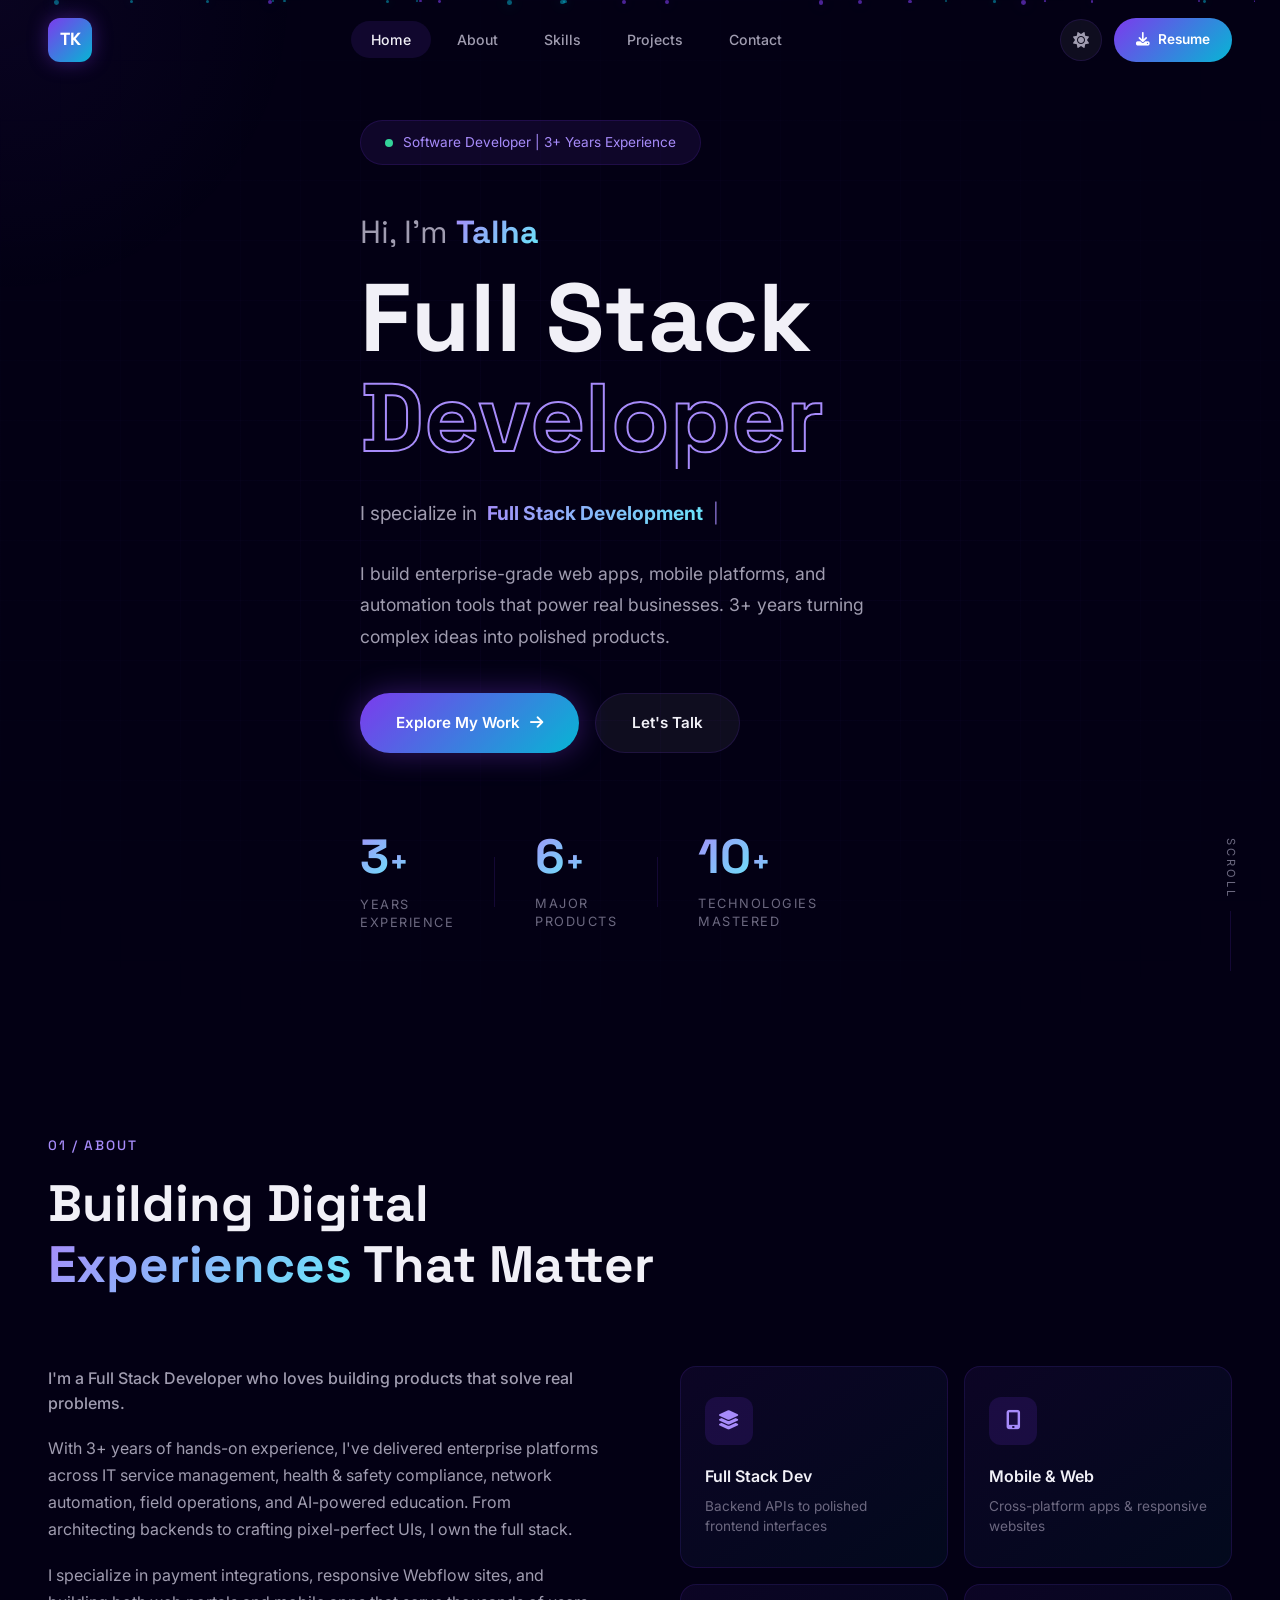
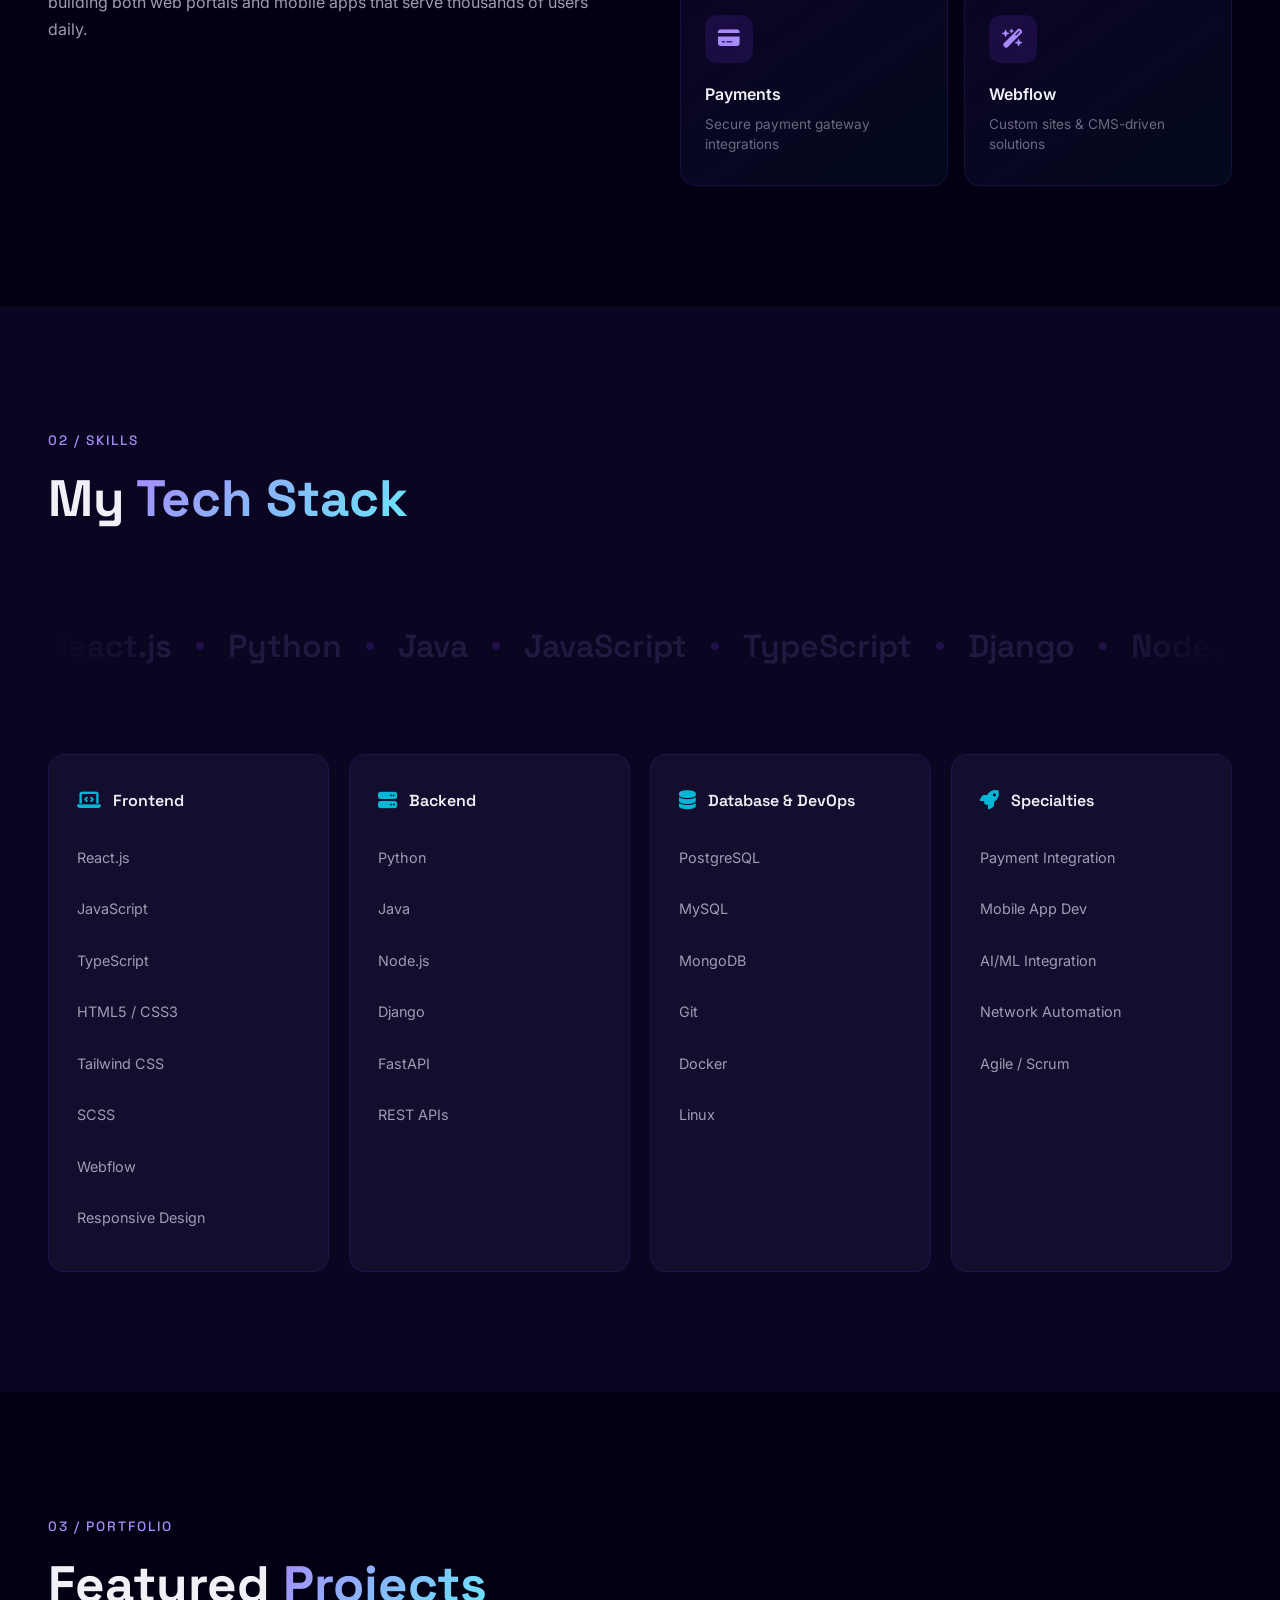
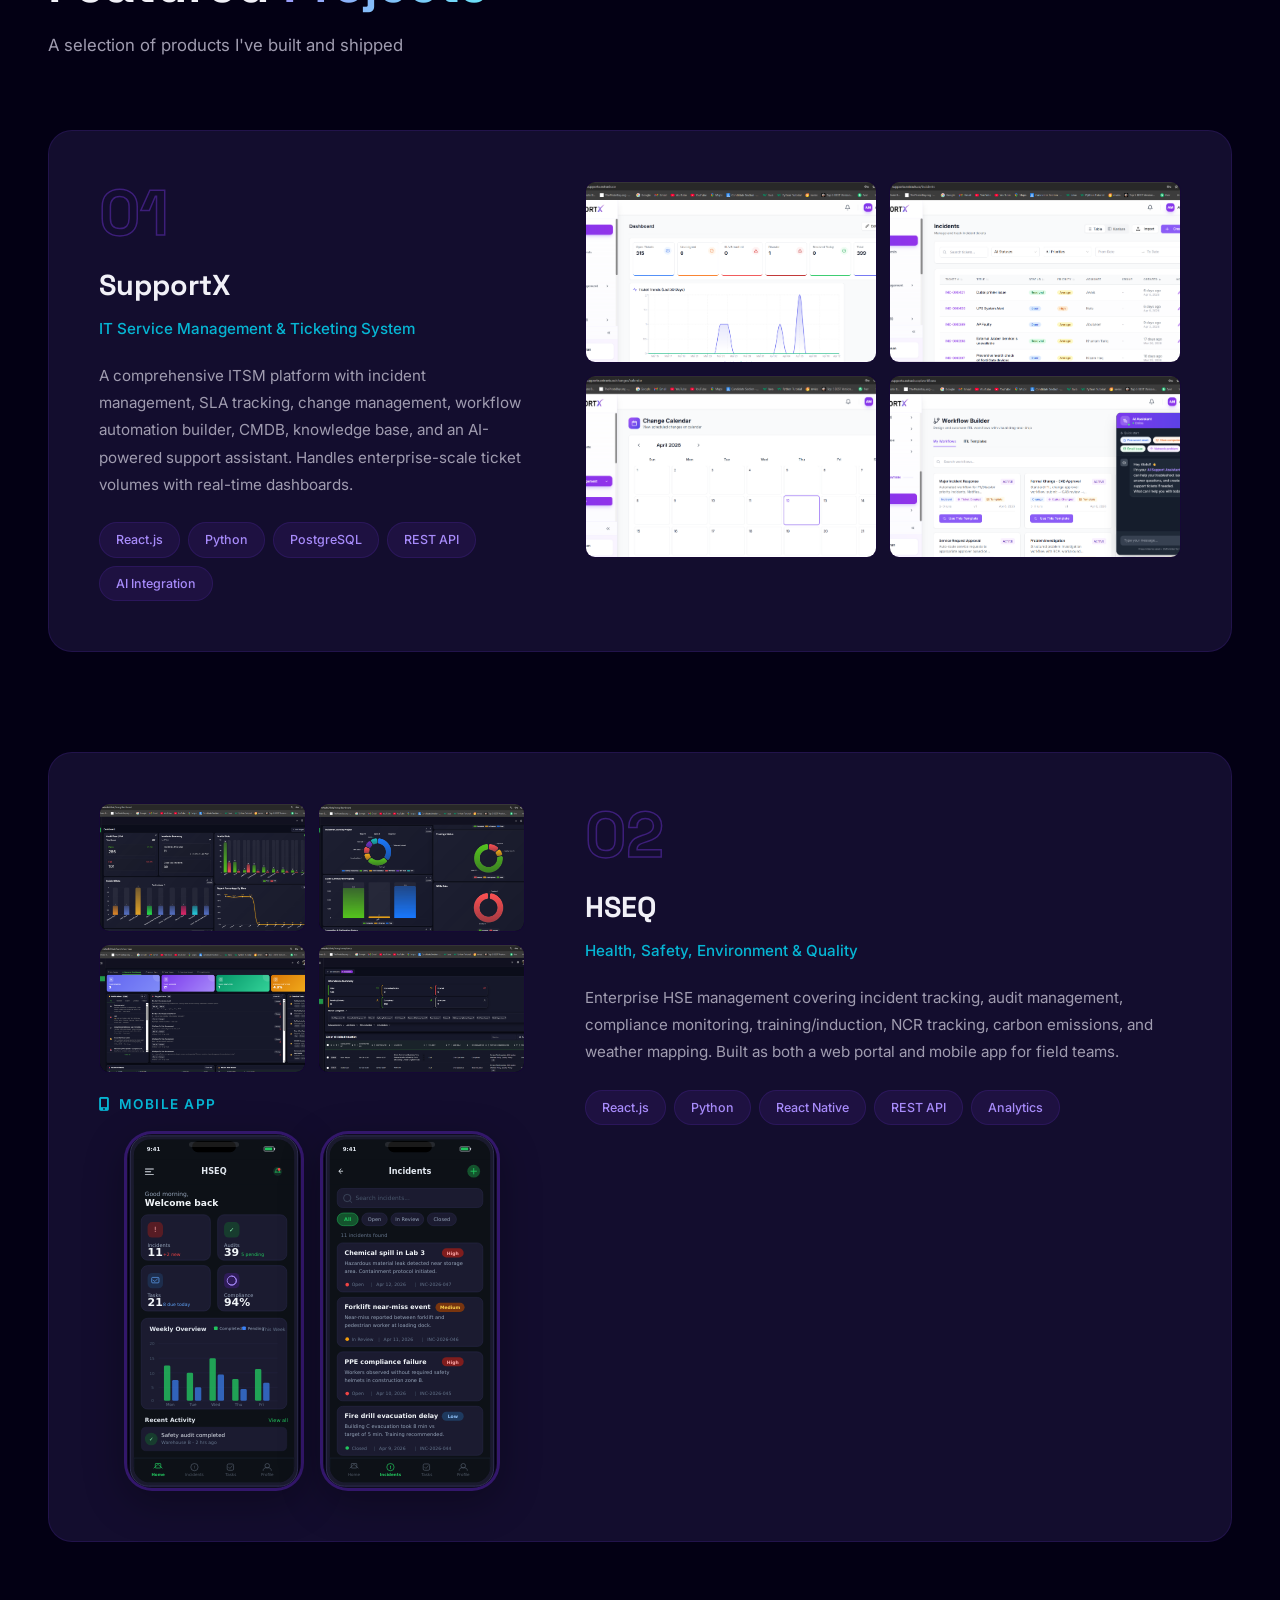
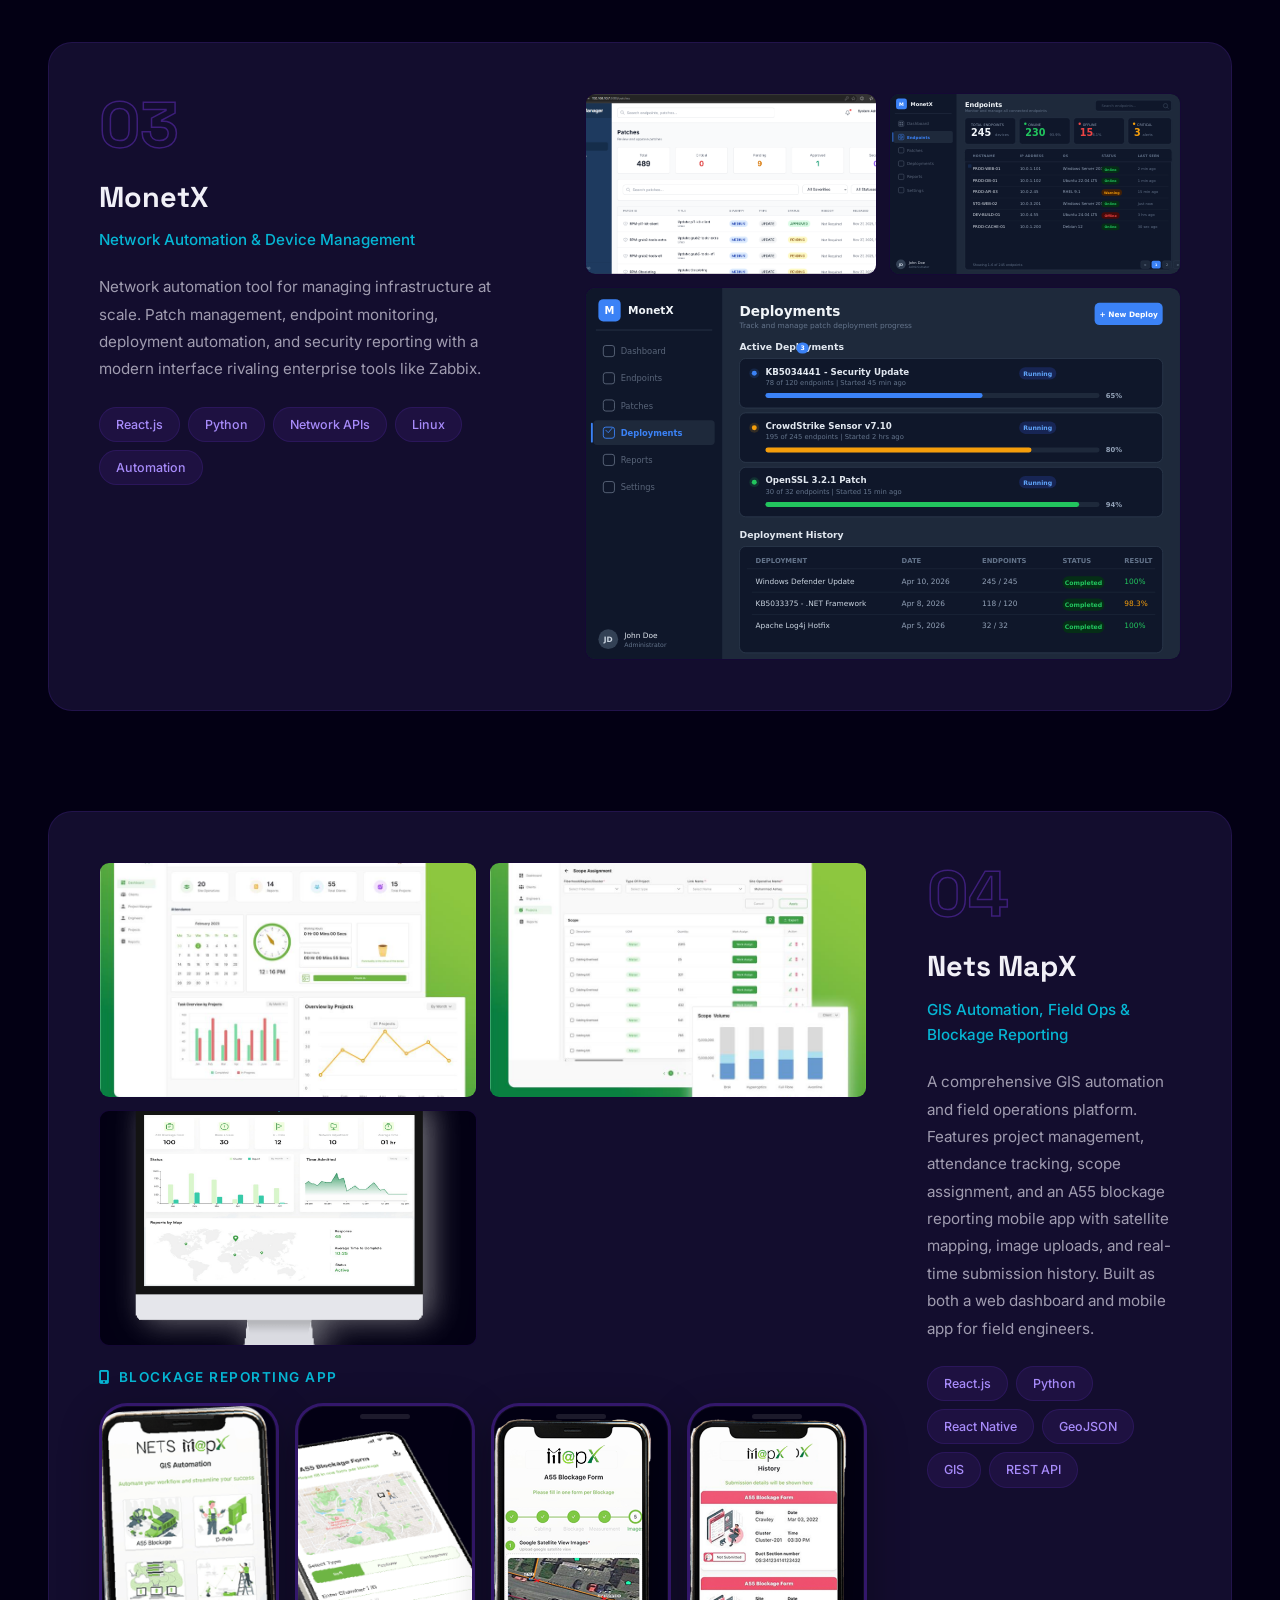
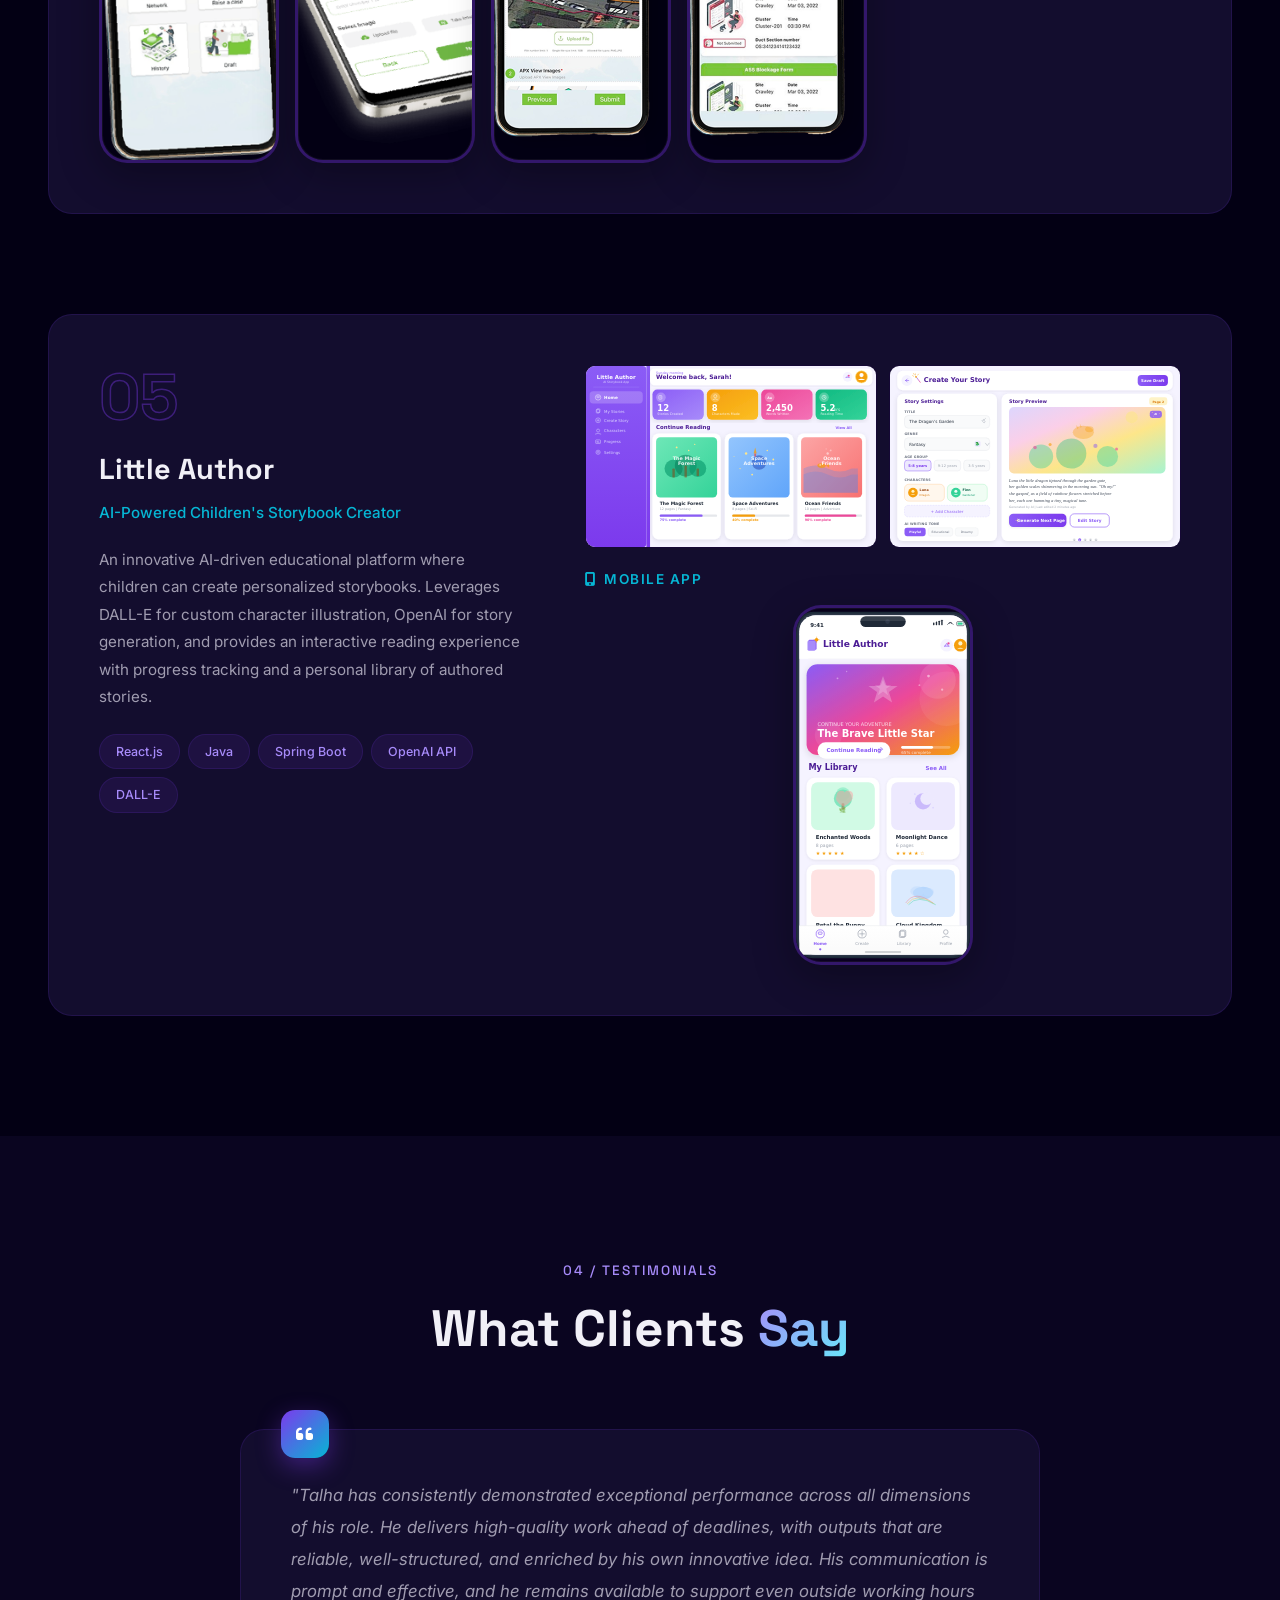
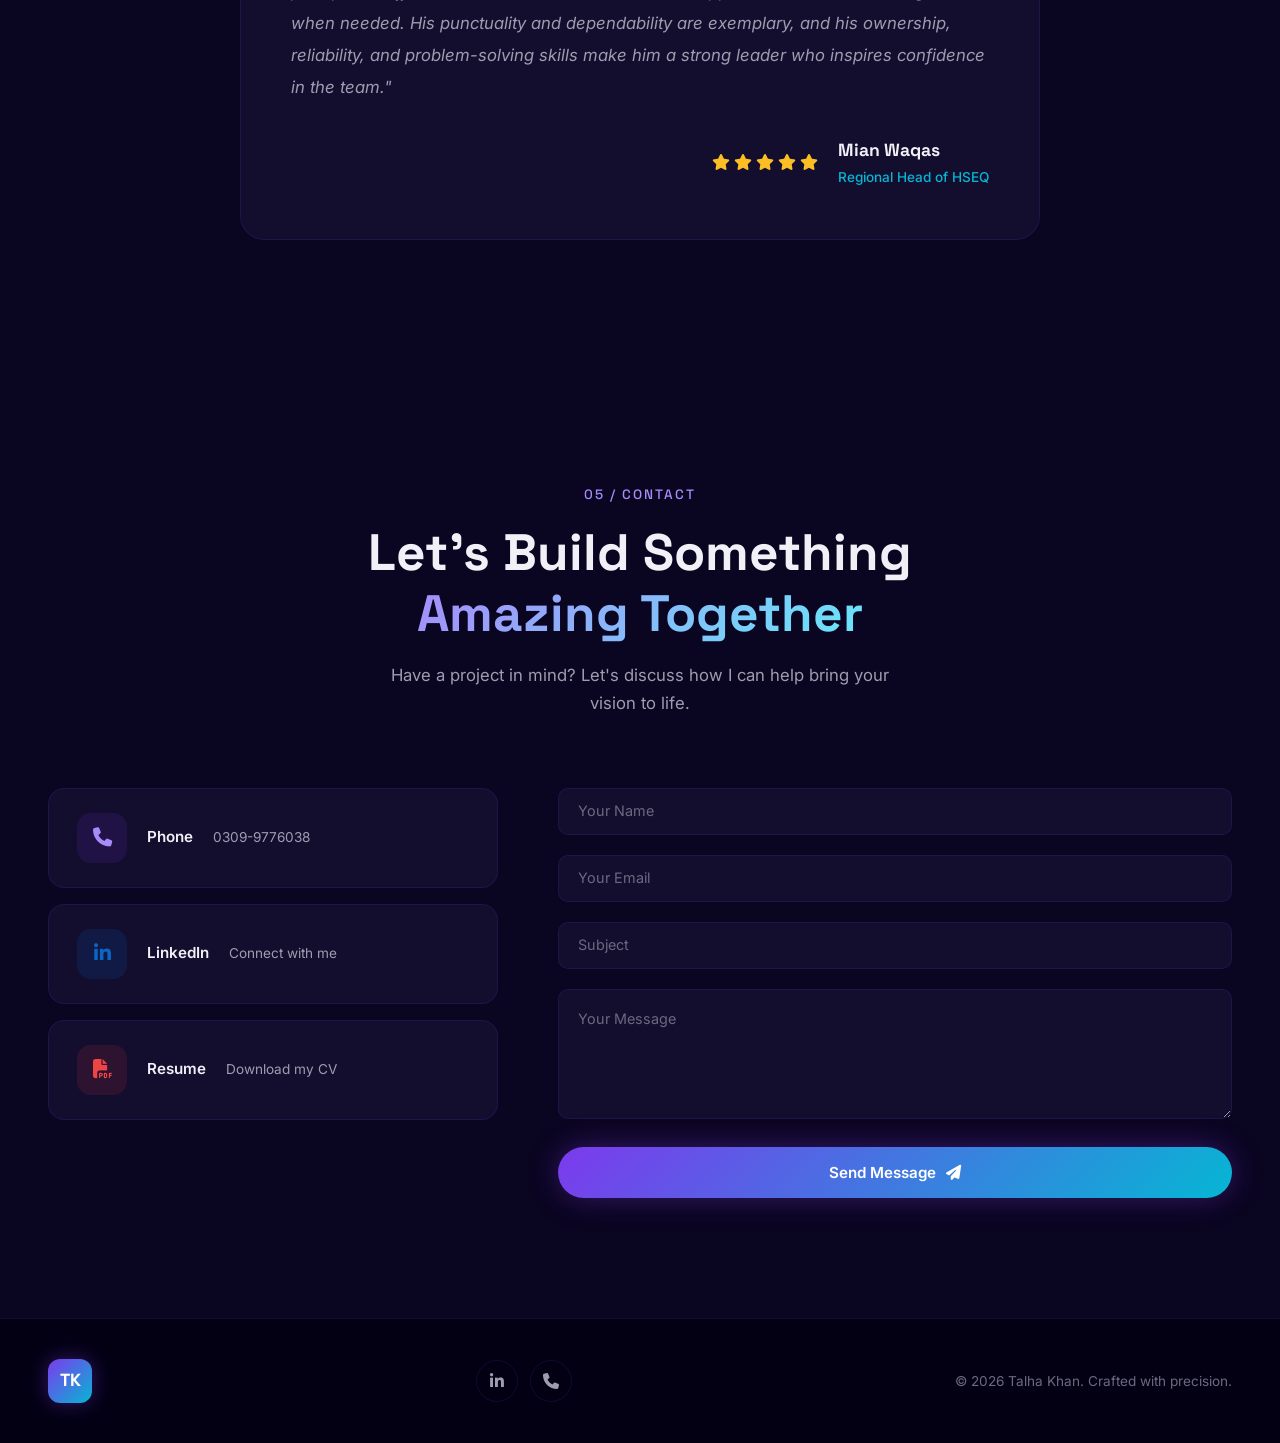
==== index.html @ 7dcfe1a9 "Initial commit: Talha Khan portfolio website" ====
<!DOCTYPE html>
<html lang="en">
<head>
    <meta charset="UTF-8">
    <meta name="viewport" content="width=device-width, initial-scale=1.0">
    <title>Talha Khan | Full Stack Developer</title>
    <link rel="stylesheet" href="style.css">
    <link href="https://fonts.googleapis.com/css2?family=Space+Grotesk:wght@300;400;500;600;700&family=Inter:wght@300;400;500;600;700;800&display=swap" rel="stylesheet">
    <link rel="stylesheet" href="https://cdnjs.cloudflare.com/ajax/libs/font-awesome/6.5.1/css/all.min.css">
</head>
<body>
    <!-- Cursor glow -->
    <div class="cursor-glow" id="cursorGlow"></div>

    <!-- Navigation -->
    <nav class="navbar" id="navbar">
        <div class="nav-container">
            <a href="#" class="nav-logo">
                <span class="logo-icon">TK</span>
            </a>
            <button class="nav-toggle" id="navToggle" aria-label="Toggle navigation">
                <span></span><span></span><span></span>
            </button>
            <ul class="nav-links" id="navLinks">
                <li><a href="#home">Home</a></li>
                <li><a href="#about">About</a></li>
                <li><a href="#skills">Skills</a></li>
                <li><a href="#projects">Projects</a></li>
                <li><a href="#contact">Contact</a></li>
            </ul>
            <div class="nav-right">
                <button class="theme-toggle" id="themeToggle" aria-label="Toggle light mode">
                    <i class="fas fa-sun"></i>
                    <i class="fas fa-moon"></i>
                </button>
                <a href="TALHA KHAN (CV) .pdf" download class="btn btn-nav-cv">
                    <i class="fas fa-download"></i> Resume
                </a>
            </div>
        </div>
    </nav>

    <!-- Hero Section -->
    <section class="hero" id="home">
        <div class="hero-particles" id="particles"></div>
        <div class="hero-grid-bg"></div>
        <div class="container hero-content">
            <div class="hero-badge">
                <span class="badge-dot"></span> Software Developer | 3+ Years Experience
            </div>
            <h1 class="hero-name">
                <span class="line line-1">Hi, I'm <span class="highlight">Talha</span></span>
                <span class="line line-2">Full Stack</span>
                <span class="line line-3"><span class="stroke-text">Developer</span></span>
            </h1>
            <div class="hero-roles">
                <span class="role-label">I specialize in</span>
                <span class="role-text" id="roleText"></span>
                <span class="typing-cursor">|</span>
            </div>
            <p class="hero-desc">I build enterprise-grade web apps, mobile platforms, and automation tools that power real businesses. 3+ years turning complex ideas into polished products.</p>
            <div class="hero-buttons">
                <a href="#projects" class="btn btn-primary">
                    <span>Explore My Work</span>
                    <i class="fas fa-arrow-right"></i>
                </a>
                <a href="#contact" class="btn btn-glass">
                    <span>Let's Talk</span>
                </a>
            </div>
            <div class="hero-stats">
                <div class="stat">
                    <span class="stat-number" data-count="3">0</span><span class="stat-plus">+</span>
                    <span class="stat-label">Years<br>Experience</span>
                </div>
                <div class="stat-divider"></div>
                <div class="stat">
                    <span class="stat-number" data-count="6">0</span><span class="stat-plus">+</span>
                    <span class="stat-label">Major<br>Products</span>
                </div>
                <div class="stat-divider"></div>
                <div class="stat">
                    <span class="stat-number" data-count="10">0</span><span class="stat-plus">+</span>
                    <span class="stat-label">Technologies<br>Mastered</span>
                </div>
            </div>
        </div>
        <div class="hero-scroll">
            <span>Scroll</span>
            <div class="scroll-line"></div>
        </div>
    </section>

    <!-- About Section -->
    <section class="section about" id="about">
        <div class="container">
            <div class="section-header">
                <span class="section-tag">01 / About</span>
                <h2 class="section-title">Building Digital<br><span class="highlight">Experiences</span> That Matter</h2>
            </div>
            <div class="about-grid">
                <div class="about-text">
                    <p class="about-lead">I'm a Full Stack Developer who loves building products that solve real problems.</p>
                    <p>With 3+ years of hands-on experience, I've delivered enterprise platforms across IT service management, health & safety compliance, network automation, field operations, and AI-powered education. From architecting backends to crafting pixel-perfect UIs, I own the full stack.</p>
                    <p>I specialize in payment integrations, responsive Webflow sites, and building both web portals and mobile apps that serve thousands of users daily.</p>
                </div>
                <div class="about-cards">
                    <div class="about-card" data-tilt>
                        <div class="card-icon"><i class="fas fa-layer-group"></i></div>
                        <h3>Full Stack Dev</h3>
                        <p>Backend APIs to polished frontend interfaces</p>
                    </div>
                    <div class="about-card" data-tilt>
                        <div class="card-icon"><i class="fas fa-mobile-screen-button"></i></div>
                        <h3>Mobile & Web</h3>
                        <p>Cross-platform apps & responsive websites</p>
                    </div>
                    <div class="about-card" data-tilt>
                        <div class="card-icon"><i class="fas fa-credit-card"></i></div>
                        <h3>Payments</h3>
                        <p>Secure payment gateway integrations</p>
                    </div>
                    <div class="about-card" data-tilt>
                        <div class="card-icon"><i class="fas fa-wand-magic-sparkles"></i></div>
                        <h3>Webflow</h3>
                        <p>Custom sites & CMS-driven solutions</p>
                    </div>
                </div>
            </div>
        </div>
    </section>

    <!-- Skills Section -->
    <section class="section skills" id="skills">
        <div class="container">
            <div class="section-header">
                <span class="section-tag">02 / Skills</span>
                <h2 class="section-title">My <span class="highlight">Tech Stack</span></h2>
            </div>
            <div class="skills-marquee">
                <div class="marquee-track">
                    <div class="marquee-content">
                        <span class="marquee-item">React.js</span>
                        <span class="marquee-dot"></span>
                        <span class="marquee-item">Python</span>
                        <span class="marquee-dot"></span>
                        <span class="marquee-item">Java</span>
                        <span class="marquee-dot"></span>
                        <span class="marquee-item">JavaScript</span>
                        <span class="marquee-dot"></span>
                        <span class="marquee-item">TypeScript</span>
                        <span class="marquee-dot"></span>
                        <span class="marquee-item">Django</span>
                        <span class="marquee-dot"></span>
                        <span class="marquee-item">Node.js</span>
                        <span class="marquee-dot"></span>
                        <span class="marquee-item">PostgreSQL</span>
                        <span class="marquee-dot"></span>
                        <span class="marquee-item">React.js</span>
                        <span class="marquee-dot"></span>
                        <span class="marquee-item">Python</span>
                        <span class="marquee-dot"></span>
                        <span class="marquee-item">Java</span>
                        <span class="marquee-dot"></span>
                        <span class="marquee-item">JavaScript</span>
                        <span class="marquee-dot"></span>
                        <span class="marquee-item">TypeScript</span>
                        <span class="marquee-dot"></span>
                        <span class="marquee-item">Django</span>
                        <span class="marquee-dot"></span>
                        <span class="marquee-item">Node.js</span>
                        <span class="marquee-dot"></span>
                        <span class="marquee-item">PostgreSQL</span>
                        <span class="marquee-dot"></span>
                    </div>
                </div>
            </div>
            <div class="skills-grid">
                <div class="skill-card">
                    <div class="skill-card-header">
                        <i class="fas fa-laptop-code"></i>
                        <h3>Frontend</h3>
                    </div>
                    <div class="skill-list">
                        <span>React.js</span>
                        <span>JavaScript</span>
                        <span>TypeScript</span>
                        <span>HTML5 / CSS3</span>
                        <span>Tailwind CSS</span>
                        <span>SCSS</span>
                        <span>Webflow</span>
                        <span>Responsive Design</span>
                    </div>
                </div>
                <div class="skill-card">
                    <div class="skill-card-header">
                        <i class="fas fa-server"></i>
                        <h3>Backend</h3>
                    </div>
                    <div class="skill-list">
                        <span>Python</span>
                        <span>Java</span>
                        <span>Node.js</span>
                        <span>Django</span>
                        <span>FastAPI</span>
                        <span>REST APIs</span>
                    </div>
                </div>
                <div class="skill-card">
                    <div class="skill-card-header">
                        <i class="fas fa-database"></i>
                        <h3>Database & DevOps</h3>
                    </div>
                    <div class="skill-list">
                        <span>PostgreSQL</span>
                        <span>MySQL</span>
                        <span>MongoDB</span>
                        <span>Git</span>
                        <span>Docker</span>
                        <span>Linux</span>
                    </div>
                </div>
                <div class="skill-card">
                    <div class="skill-card-header">
                        <i class="fas fa-rocket"></i>
                        <h3>Specialties</h3>
                    </div>
                    <div class="skill-list">
                        <span>Payment Integration</span>
                        <span>Mobile App Dev</span>
                        <span>AI/ML Integration</span>
                        <span>Network Automation</span>
                        <span>Agile / Scrum</span>
                    </div>
                </div>
            </div>
        </div>
    </section>

    <!-- Projects Section -->
    <section class="section projects" id="projects">
        <div class="container">
            <div class="section-header">
                <span class="section-tag">03 / Portfolio</span>
                <h2 class="section-title">Featured <span class="highlight">Projects</span></h2>
                <p class="section-subtitle">A selection of products I've built and shipped</p>
            </div>

            <!-- SupportX -->
            <div class="project-showcase">
                <div class="project-info">
                    <span class="project-number">01</span>
                    <h3 class="project-name">SupportX</h3>
                    <p class="project-tagline">IT Service Management & Ticketing System</p>
                    <p class="project-description">A comprehensive ITSM platform with incident management, SLA tracking, change management, workflow automation builder, CMDB, knowledge base, and an AI-powered support assistant. Handles enterprise-scale ticket volumes with real-time dashboards.</p>
                    <div class="project-tech">
                        <span>React.js</span><span>Python</span><span>PostgreSQL</span><span>REST API</span><span>AI Integration</span>
                    </div>
                </div>
                <div class="project-images">
                    <div class="project-gallery">
                        <div class="gallery-item" onclick="openLightbox(this)">
                            <img src="assets/projects/supportx-dashboard.png" alt="SupportX Dashboard" loading="lazy">
                            <div class="gallery-overlay"><i class="fas fa-expand"></i><span>Dashboard</span></div>
                        </div>
                        <div class="gallery-item" onclick="openLightbox(this)">
                            <img src="assets/projects/supportx-incidents.png" alt="SupportX Incidents" loading="lazy">
                            <div class="gallery-overlay"><i class="fas fa-expand"></i><span>Incidents</span></div>
                        </div>
                        <div class="gallery-item" onclick="openLightbox(this)">
                            <img src="assets/projects/supportx-calendar.png" alt="SupportX Calendar" loading="lazy">
                            <div class="gallery-overlay"><i class="fas fa-expand"></i><span>Change Calendar</span></div>
                        </div>
                        <div class="gallery-item" onclick="openLightbox(this)">
                            <img src="assets/projects/supportx-workflows.png" alt="SupportX Workflows" loading="lazy">
                            <div class="gallery-overlay"><i class="fas fa-expand"></i><span>Workflow Builder</span></div>
                        </div>
                    </div>
                </div>
            </div>

            <!-- HSEQ -->
            <div class="project-showcase reverse">
                <div class="project-info">
                    <span class="project-number">02</span>
                    <h3 class="project-name">HSEQ</h3>
                    <p class="project-tagline">Health, Safety, Environment & Quality</p>
                    <p class="project-description">Enterprise HSE management covering incident tracking, audit management, compliance monitoring, training/induction, NCR tracking, carbon emissions, and weather mapping. Built as both a web portal and mobile app for field teams.</p>
                    <div class="project-tech">
                        <span>React.js</span><span>Python</span><span>React Native</span><span>REST API</span><span>Analytics</span>
                    </div>
                </div>
                <div class="project-images">
                    <div class="project-gallery">
                        <div class="gallery-item" onclick="openLightbox(this)">
                            <img src="assets/projects/hseq-dashboard.png" alt="HSEQ Dashboard" loading="lazy">
                            <div class="gallery-overlay"><i class="fas fa-expand"></i><span>Web Dashboard</span></div>
                        </div>
                        <div class="gallery-item" onclick="openLightbox(this)">
                            <img src="assets/projects/hseq-analytics.png" alt="HSEQ Analytics" loading="lazy">
                            <div class="gallery-overlay"><i class="fas fa-expand"></i><span>Analytics</span></div>
                        </div>
                        <div class="gallery-item" onclick="openLightbox(this)">
                            <img src="assets/projects/hseq-tasks.png" alt="HSEQ Tasks" loading="lazy">
                            <div class="gallery-overlay"><i class="fas fa-expand"></i><span>Task Management</span></div>
                        </div>
                        <div class="gallery-item" onclick="openLightbox(this)">
                            <img src="assets/projects/hseq-compliance.png" alt="HSEQ Compliance" loading="lazy">
                            <div class="gallery-overlay"><i class="fas fa-expand"></i><span>Compliance</span></div>
                        </div>
                    </div>
                    <!-- Mobile App Screenshots -->
                    <div class="mobile-app-label"><i class="fas fa-mobile-screen-button"></i> Mobile App</div>
                    <div class="mobile-gallery">
                        <div class="mobile-frame" onclick="openLightbox(this)">
                            <img src="assets/projects/hseq-mobile-dashboard.svg" alt="HSEQ Mobile Dashboard" loading="lazy">
                            <div class="gallery-overlay"><i class="fas fa-expand"></i><span>Mobile Dashboard</span></div>
                        </div>
                        <div class="mobile-frame" onclick="openLightbox(this)">
                            <img src="assets/projects/hseq-mobile-incidents.svg" alt="HSEQ Mobile Incidents" loading="lazy">
                            <div class="gallery-overlay"><i class="fas fa-expand"></i><span>Mobile Incidents</span></div>
                        </div>
                    </div>
                </div>
            </div>

            <!-- MonetX -->
            <div class="project-showcase">
                <div class="project-info">
                    <span class="project-number">03</span>
                    <h3 class="project-name">MonetX</h3>
                    <p class="project-tagline">Network Automation & Device Management</p>
                    <p class="project-description">Network automation tool for managing infrastructure at scale. Patch management, endpoint monitoring, deployment automation, and security reporting with a modern interface rivaling enterprise tools like Zabbix.</p>
                    <div class="project-tech">
                        <span>React.js</span><span>Python</span><span>Network APIs</span><span>Linux</span><span>Automation</span>
                    </div>
                </div>
                <div class="project-images">
                    <div class="project-gallery">
                        <div class="gallery-item" onclick="openLightbox(this)">
                            <img src="assets/projects/monetx-patches.png" alt="MonetX Patches" loading="lazy">
                            <div class="gallery-overlay"><i class="fas fa-expand"></i><span>Patch Management</span></div>
                        </div>
                        <div class="gallery-item" onclick="openLightbox(this)">
                            <img src="assets/projects/monetx-endpoints.svg" alt="MonetX Endpoints" loading="lazy">
                            <div class="gallery-overlay"><i class="fas fa-expand"></i><span>Endpoint Monitoring</span></div>
                        </div>
                        <div class="gallery-item gallery-item-span" onclick="openLightbox(this)">
                            <img src="assets/projects/monetx-deployments.svg" alt="MonetX Deployments" loading="lazy">
                            <div class="gallery-overlay"><i class="fas fa-expand"></i><span>Deployments</span></div>
                        </div>
                    </div>
                </div>
            </div>

            <!-- Nets MapX -->
            <div class="project-showcase reverse">
                <div class="project-info">
                    <span class="project-number">04</span>
                    <h3 class="project-name">Nets MapX</h3>
                    <p class="project-tagline">GIS Automation, Field Ops & Blockage Reporting</p>
                    <p class="project-description">A comprehensive GIS automation and field operations platform. Features project management, attendance tracking, scope assignment, and an A55 blockage reporting mobile app with satellite mapping, image uploads, and real-time submission history. Built as both a web dashboard and mobile app for field engineers.</p>
                    <div class="project-tech">
                        <span>React.js</span><span>Python</span><span>React Native</span><span>GeoJSON</span><span>GIS</span><span>REST API</span>
                    </div>
                </div>
                <div class="project-images">
                    <div class="project-gallery">
                        <div class="gallery-item" onclick="openLightbox(this)">
                            <img src="assets/projects/netsmapx-dashboard.jpg" alt="Nets MapX Dashboard" loading="lazy">
                            <div class="gallery-overlay"><i class="fas fa-expand"></i><span>Web Dashboard</span></div>
                        </div>
                        <div class="gallery-item" onclick="openLightbox(this)">
                            <img src="assets/projects/netsmapx-scope.jpg" alt="Nets MapX Scope" loading="lazy">
                            <div class="gallery-overlay"><i class="fas fa-expand"></i><span>Scope Assignment</span></div>
                        </div>
                        <div class="gallery-item" onclick="openLightbox(this)">
                            <img src="assets/projects/netsmapx-web-dashboard.png" alt="Nets MapX Analytics" loading="lazy">
                            <div class="gallery-overlay"><i class="fas fa-expand"></i><span>Analytics Dashboard</span></div>
                        </div>
                    </div>
                    <!-- Mobile App Screenshots -->
                    <div class="mobile-app-label"><i class="fas fa-mobile-screen-button"></i> Blockage Reporting App</div>
                    <div class="mobile-gallery">
                        <div class="mobile-frame" onclick="openLightbox(this)">
                            <img src="assets/projects/netsmapx-gis-menu.png" alt="MapX GIS Menu" loading="lazy">
                            <div class="gallery-overlay"><i class="fas fa-expand"></i><span>GIS Automation</span></div>
                        </div>
                        <div class="mobile-frame" onclick="openLightbox(this)">
                            <img src="assets/projects/netsmapx-blockage-form.png" alt="MapX Blockage Form" loading="lazy">
                            <div class="gallery-overlay"><i class="fas fa-expand"></i><span>Blockage Form</span></div>
                        </div>
                        <div class="mobile-frame" onclick="openLightbox(this)">
                            <img src="assets/projects/netsmapx-satellite.png" alt="MapX Satellite View" loading="lazy">
                            <div class="gallery-overlay"><i class="fas fa-expand"></i><span>Satellite View</span></div>
                        </div>
                        <div class="mobile-frame" onclick="openLightbox(this)">
                            <img src="assets/projects/netsmapx-history.png" alt="MapX History" loading="lazy">
                            <div class="gallery-overlay"><i class="fas fa-expand"></i><span>Submission History</span></div>
                        </div>
                    </div>
                </div>
            </div>

            <!-- Little Author -->
            <div class="project-showcase">
                <div class="project-info">
                    <span class="project-number">05</span>
                    <h3 class="project-name">Little Author</h3>
                    <p class="project-tagline">AI-Powered Children's Storybook Creator</p>
                    <p class="project-description">An innovative AI-driven educational platform where children can create personalized storybooks. Leverages DALL-E for custom character illustration, OpenAI for story generation, and provides an interactive reading experience with progress tracking and a personal library of authored stories.</p>
                    <div class="project-tech">
                        <span>React.js</span><span>Java</span><span>Spring Boot</span><span>OpenAI API</span><span>DALL-E</span>
                    </div>
                </div>
                <div class="project-images">
                    <div class="project-gallery">
                        <div class="gallery-item" onclick="openLightbox(this)">
                            <img src="assets/projects/little-author-dashboard.svg" alt="Little Author Dashboard" loading="lazy">
                            <div class="gallery-overlay"><i class="fas fa-expand"></i><span>Dashboard</span></div>
                        </div>
                        <div class="gallery-item" onclick="openLightbox(this)">
                            <img src="assets/projects/little-author-create.svg" alt="Little Author Story Creator" loading="lazy">
                            <div class="gallery-overlay"><i class="fas fa-expand"></i><span>Story Creator</span></div>
                        </div>
                    </div>
                    <!-- Mobile App -->
                    <div class="mobile-app-label"><i class="fas fa-mobile-screen-button"></i> Mobile App</div>
                    <div class="mobile-gallery">
                        <div class="mobile-frame" onclick="openLightbox(this)">
                            <img src="assets/projects/little-author-mobile.svg" alt="Little Author Mobile" loading="lazy">
                            <div class="gallery-overlay"><i class="fas fa-expand"></i><span>Mobile Library</span></div>
                        </div>
                    </div>
                </div>
            </div>

        </div>
    </section>

    <!-- Testimonials Section -->
    <section class="section testimonials" id="testimonials">
        <div class="container">
            <div class="section-header center">
                <span class="section-tag">04 / Testimonials</span>
                <h2 class="section-title">What Clients <span class="highlight">Say</span></h2>
            </div>
            <div class="testimonial-card">
                <div class="testimonial-quote-icon"><i class="fas fa-quote-left"></i></div>
                <blockquote class="testimonial-text">
                    "Talha has consistently demonstrated exceptional performance across all dimensions of his role. He delivers high-quality work ahead of deadlines, with outputs that are reliable, well-structured, and enriched by his own innovative idea. His communication is prompt and effective, and he remains available to support even outside working hours when needed. His punctuality and dependability are exemplary, and his ownership, reliability, and problem-solving skills make him a strong leader who inspires confidence in the team."
                </blockquote>
                <div class="testimonial-author">
                    <div class="testimonial-stars">
                        <i class="fas fa-star"></i>
                        <i class="fas fa-star"></i>
                        <i class="fas fa-star"></i>
                        <i class="fas fa-star"></i>
                        <i class="fas fa-star"></i>
                    </div>
                    <div class="testimonial-info">
                        <h4>Mian Waqas</h4>
                        <p>Regional Head of HSEQ</p>
                    </div>
                </div>
            </div>
        </div>
    </section>

    <!-- Contact Section -->
    <section class="section contact" id="contact">
        <div class="container">
            <div class="section-header center">
                <span class="section-tag">05 / Contact</span>
                <h2 class="section-title">Let's Build Something<br><span class="highlight">Amazing Together</span></h2>
                <p class="section-subtitle">Have a project in mind? Let's discuss how I can help bring your vision to life.</p>
            </div>
            <div class="contact-grid">
                <div class="contact-cards">
                    <a href="tel:03099776038" class="contact-card">
                        <div class="contact-card-icon"><i class="fas fa-phone"></i></div>
                        <h4>Phone</h4>
                        <p>0309-9776038</p>
                    </a>
                    <a href="https://www.linkedin.com/in/talha-khan-04b05a233/" target="_blank" class="contact-card">
                        <div class="contact-card-icon linkedin"><i class="fab fa-linkedin-in"></i></div>
                        <h4>LinkedIn</h4>
                        <p>Connect with me</p>
                    </a>
                    <a href="TALHA KHAN (CV) .pdf" download class="contact-card">
                        <div class="contact-card-icon cv"><i class="fas fa-file-pdf"></i></div>
                        <h4>Resume</h4>
                        <p>Download my CV</p>
                    </a>
                </div>
                <form class="contact-form" id="contactForm">
                    <div class="form-group">
                        <input type="text" id="name" placeholder=" " required>
                        <label for="name">Your Name</label>
                    </div>
                    <div class="form-group">
                        <input type="email" id="email" placeholder=" " required>
                        <label for="email">Your Email</label>
                    </div>
                    <div class="form-group">
                        <input type="text" id="subject" placeholder=" ">
                        <label for="subject">Subject</label>
                    </div>
                    <div class="form-group">
                        <textarea id="message" placeholder=" " rows="5" required></textarea>
                        <label for="message">Your Message</label>
                    </div>
                    <button type="submit" class="btn btn-primary btn-full">
                        <span>Send Message</span>
                        <i class="fas fa-paper-plane"></i>
                    </button>
                </form>
            </div>
        </div>
    </section>

    <!-- Footer -->
    <footer class="footer">
        <div class="container footer-content">
            <a href="#" class="nav-logo">
                <span class="logo-icon">TK</span>
            </a>
            <div class="footer-socials">
                <a href="https://www.linkedin.com/in/talha-khan-04b05a233/" target="_blank" aria-label="LinkedIn"><i class="fab fa-linkedin-in"></i></a>
                <a href="tel:03099776038" aria-label="Phone"><i class="fas fa-phone"></i></a>
            </div>
            <p>&copy; 2026 Talha Khan. Crafted with precision.</p>
        </div>
    </footer>

    <!-- Lightbox -->
    <div class="lightbox" id="lightbox">
        <button class="lightbox-close" onclick="closeLightbox()">&times;</button>
        <button class="lightbox-prev" onclick="navigateLightbox(-1)"><i class="fas fa-chevron-left"></i></button>
        <button class="lightbox-next" onclick="navigateLightbox(1)"><i class="fas fa-chevron-right"></i></button>
        <img id="lightboxImg" src="" alt="">
        <div class="lightbox-caption" id="lightboxCaption"></div>
    </div>

    <script src="script.js"></script>
</body>
</html>
---- style.css ----
/* ===== Variables & Reset ===== */
:root {
    --primary: #7C3AED;
    --primary-light: #A78BFA;
    --primary-glow: rgba(124, 58, 237, 0.4);
    --accent: #06B6D4;
    --accent-light: #67E8F9;
    --bg: #030014;
    --bg-2: #0A0520;
    --surface: #130D2E;
    --surface-2: #1A1040;
    --text: #F1F0F7;
    --text-muted: #A09CB0;
    --text-dim: #6C6880;
    --border: rgba(124, 58, 237, 0.15);
    --border-hover: rgba(124, 58, 237, 0.4);
    --gradient: linear-gradient(135deg, #7C3AED, #06B6D4);
    --gradient-text: linear-gradient(135deg, #A78BFA, #67E8F9);
    --gradient-card: linear-gradient(145deg, rgba(124, 58, 237, 0.08), rgba(6, 182, 212, 0.05));
    --radius: 16px;
    --radius-sm: 10px;
    --transition: 0.4s cubic-bezier(0.16, 1, 0.3, 1);
}

*, *::before, *::after {
    margin: 0;
    padding: 0;
    box-sizing: border-box;
}

html {
    scroll-behavior: smooth;
    scroll-padding-top: 80px;
}

body {
    font-family: 'Inter', -apple-system, sans-serif;
    background: var(--bg);
    color: var(--text);
    line-height: 1.7;
    overflow-x: hidden;
}

::selection {
    background: var(--primary);
    color: #fff;
}

a { text-decoration: none; color: inherit; transition: color var(--transition); }
img { max-width: 100%; display: block; }

.container {
    max-width: 1240px;
    margin: 0 auto;
    padding: 0 28px;
}

.highlight {
    background: var(--gradient-text);
    -webkit-background-clip: text;
    -webkit-text-fill-color: transparent;
    background-clip: text;
}

/* ===== Cursor Glow ===== */
.cursor-glow {
    position: fixed;
    width: 600px;
    height: 600px;
    background: radial-gradient(circle, rgba(124, 58, 237, 0.06) 0%, transparent 70%);
    border-radius: 50%;
    pointer-events: none;
    z-index: 0;
    transform: translate(-50%, -50%);
    transition: opacity 0.3s;
}

/* ===== Buttons ===== */
.btn {
    display: inline-flex;
    align-items: center;
    gap: 10px;
    padding: 16px 36px;
    border-radius: 60px;
    font-weight: 600;
    font-size: 0.95rem;
    cursor: pointer;
    border: none;
    font-family: inherit;
    transition: all var(--transition);
    position: relative;
    overflow: hidden;
}

.btn-primary {
    background: var(--gradient);
    color: #fff;
    box-shadow: 0 0 30px var(--primary-glow), 0 4px 15px rgba(0, 0, 0, 0.3);
}

.btn-primary:hover {
    transform: translateY(-3px);
    box-shadow: 0 0 50px var(--primary-glow), 0 8px 25px rgba(0, 0, 0, 0.4);
}

.btn-glass {
    background: rgba(255, 255, 255, 0.05);
    color: var(--text);
    border: 1px solid var(--border);
    backdrop-filter: blur(10px);
}

.btn-glass:hover {
    background: rgba(255, 255, 255, 0.1);
    border-color: var(--border-hover);
    transform: translateY(-3px);
}

.btn-full { width: 100%; justify-content: center; }

.btn-nav-cv {
    display: inline-flex;
    align-items: center;
    gap: 8px;
    padding: 10px 22px;
    border-radius: 60px;
    font-weight: 600;
    font-size: 0.85rem;
    background: var(--gradient);
    color: #fff;
    transition: all var(--transition);
}

.btn-nav-cv:hover { transform: translateY(-2px); box-shadow: 0 0 20px var(--primary-glow); }

/* ===== Navigation ===== */
.navbar {
    position: fixed;
    top: 0;
    left: 0;
    right: 0;
    z-index: 1000;
    padding: 18px 0;
    transition: all var(--transition);
}

.navbar.scrolled {
    background: rgba(3, 0, 20, 0.85);
    backdrop-filter: blur(24px) saturate(1.4);
    border-bottom: 1px solid var(--border);
    padding: 12px 0;
}

.nav-container {
    max-width: 1240px;
    margin: 0 auto;
    padding: 0 28px;
    display: flex;
    align-items: center;
    justify-content: space-between;
}

.nav-logo {
    font-family: 'Space Grotesk', sans-serif;
    font-size: 1.5rem;
    font-weight: 700;
    color: var(--text);
    display: inline-flex;
    align-items: center;
}

.logo-icon {
    display: inline-flex;
    align-items: center;
    justify-content: center;
    width: 44px;
    height: 44px;
    background: var(--gradient);
    border-radius: 12px;
    font-size: 1.1rem;
    font-weight: 800;
    color: #fff;
    letter-spacing: -0.5px;
    transition: all var(--transition);
    box-shadow: 0 0 20px var(--primary-glow);
}

.nav-logo:hover .logo-icon {
    transform: rotate(-5deg) scale(1.05);
    box-shadow: 0 0 30px var(--primary-glow);
}

.nav-links {
    display: flex;
    list-style: none;
    gap: 6px;
}

.nav-links a {
    color: var(--text-muted);
    padding: 10px 20px;
    border-radius: 60px;
    font-size: 0.88rem;
    font-weight: 500;
    transition: all var(--transition);
}

.nav-links a:hover,
.nav-links a.active {
    color: var(--text);
    background: rgba(124, 58, 237, 0.12);
}

.nav-toggle {
    display: none;
    flex-direction: column;
    gap: 5px;
    background: none;
    border: none;
    cursor: pointer;
    padding: 6px;
    z-index: 1001;
}

.nav-toggle span {
    width: 24px;
    height: 2px;
    background: var(--text);
    border-radius: 2px;
    transition: all var(--transition);
}

.nav-toggle.active span:nth-child(1) { transform: rotate(45deg) translate(5px, 5px); }
.nav-toggle.active span:nth-child(2) { opacity: 0; }
.nav-toggle.active span:nth-child(3) { transform: rotate(-45deg) translate(5px, -5px); }

/* ===== Hero ===== */
.hero {
    min-height: 100vh;
    display: flex;
    align-items: center;
    position: relative;
    padding: 120px 0 80px;
    overflow: hidden;
}

.hero-grid-bg {
    position: absolute;
    inset: 0;
    background-image:
        linear-gradient(rgba(124, 58, 237, 0.03) 1px, transparent 1px),
        linear-gradient(90deg, rgba(124, 58, 237, 0.03) 1px, transparent 1px);
    background-size: 60px 60px;
    mask-image: radial-gradient(ellipse 70% 60% at 50% 50%, black 30%, transparent 100%);
    -webkit-mask-image: radial-gradient(ellipse 70% 60% at 50% 50%, black 30%, transparent 100%);
}

.hero-particles {
    position: absolute;
    inset: 0;
    overflow: hidden;
}

.particle {
    position: absolute;
    border-radius: 50%;
    pointer-events: none;
    animation: particleFloat linear infinite;
}

@keyframes particleFloat {
    0% { transform: translateY(100vh) scale(0); opacity: 0; }
    10% { opacity: 1; }
    90% { opacity: 1; }
    100% { transform: translateY(-10vh) scale(1); opacity: 0; }
}

.hero-content { position: relative; z-index: 1; }

.hero-badge {
    display: inline-flex;
    align-items: center;
    gap: 10px;
    padding: 10px 24px;
    background: rgba(124, 58, 237, 0.1);
    border: 1px solid var(--border);
    border-radius: 60px;
    font-size: 0.85rem;
    color: var(--primary-light);
    margin-bottom: 40px;
    animation: fadeInUp 0.8s ease;
}

.badge-dot {
    width: 8px;
    height: 8px;
    background: #34D399;
    border-radius: 50%;
    animation: pulse-dot 2s infinite;
}

@keyframes pulse-dot {
    0%, 100% { box-shadow: 0 0 0 0 rgba(52, 211, 153, 0.4); }
    50% { box-shadow: 0 0 0 8px rgba(52, 211, 153, 0); }
}

.hero-name {
    font-family: 'Space Grotesk', sans-serif;
    margin-bottom: 28px;
}

.hero-name .line {
    display: block;
    overflow: hidden;
}

.line-1 {
    font-size: clamp(1.5rem, 3vw, 2rem);
    font-weight: 400;
    color: var(--text-muted);
    margin-bottom: 8px;
    animation: fadeInUp 0.8s ease 0.1s both;
}

.line-1 .highlight {
    font-weight: 700;
}

.line-2 {
    font-size: clamp(3rem, 8vw, 6rem);
    font-weight: 700;
    line-height: 1.05;
    animation: fadeInUp 0.8s ease 0.2s both;
}

.line-3 {
    font-size: clamp(3rem, 8vw, 6rem);
    font-weight: 700;
    line-height: 1.05;
    animation: fadeInUp 0.8s ease 0.3s both;
}

.stroke-text {
    -webkit-text-stroke: 2px var(--primary-light);
    -webkit-text-fill-color: transparent;
    background: none;
}

@keyframes fadeInUp {
    from { opacity: 0; transform: translateY(30px); }
    to { opacity: 1; transform: translateY(0); }
}

/* Typing effect */
.hero-roles {
    display: flex;
    align-items: center;
    gap: 10px;
    margin-bottom: 28px;
    font-size: 1.2rem;
    animation: fadeInUp 0.8s ease 0.35s both;
}

.role-label {
    color: var(--text-muted);
}

.role-text {
    background: var(--gradient-text);
    -webkit-background-clip: text;
    -webkit-text-fill-color: transparent;
    background-clip: text;
    font-weight: 700;
}

.typing-cursor {
    display: inline-block;
    color: var(--primary-light);
    font-weight: 300;
    animation: blink 0.8s step-end infinite;
}

@keyframes blink {
    50% { opacity: 0; }
}

.hero-desc {
    max-width: 560px;
    color: var(--text-muted);
    font-size: 1.1rem;
    margin-bottom: 40px;
    line-height: 1.8;
    animation: fadeInUp 0.8s ease 0.4s both;
}

.hero-buttons {
    display: flex;
    gap: 16px;
    flex-wrap: wrap;
    margin-bottom: 80px;
    animation: fadeInUp 0.8s ease 0.5s both;
}

.hero-stats {
    display: flex;
    align-items: center;
    gap: 40px;
    animation: fadeInUp 0.8s ease 0.6s both;
}

.stat { text-align: left; }

.stat-number {
    font-family: 'Space Grotesk', sans-serif;
    font-size: 3rem;
    font-weight: 700;
    line-height: 1;
    display: inline;
    background: var(--gradient-text);
    -webkit-background-clip: text;
    -webkit-text-fill-color: transparent;
    background-clip: text;
}

.stat-plus {
    font-family: 'Space Grotesk', sans-serif;
    font-size: 2rem;
    font-weight: 700;
    background: var(--gradient-text);
    -webkit-background-clip: text;
    -webkit-text-fill-color: transparent;
    background-clip: text;
}

.stat-label {
    display: block;
    font-size: 0.8rem;
    color: var(--text-dim);
    text-transform: uppercase;
    letter-spacing: 1.5px;
    margin-top: 6px;
    line-height: 1.4;
}

.stat-divider {
    width: 1px;
    height: 50px;
    background: var(--border);
}

.hero-scroll {
    position: absolute;
    bottom: 40px;
    right: 40px;
    display: flex;
    flex-direction: column;
    align-items: center;
    gap: 12px;
    animation: fadeInUp 0.8s ease 0.8s both;
}

.hero-scroll span {
    font-size: 0.7rem;
    text-transform: uppercase;
    letter-spacing: 3px;
    color: var(--text-dim);
    writing-mode: vertical-lr;
}

.scroll-line {
    width: 1px;
    height: 60px;
    background: var(--border);
    position: relative;
    overflow: hidden;
}

.scroll-line::after {
    content: '';
    position: absolute;
    top: -100%;
    left: 0;
    width: 100%;
    height: 50%;
    background: var(--gradient);
    animation: scrollDown 2s ease-in-out infinite;
}

@keyframes scrollDown {
    0% { top: -50%; }
    100% { top: 150%; }
}

/* ===== Sections ===== */
.section { padding: 120px 0; }

.section-header {
    margin-bottom: 70px;
}

.section-header.center { text-align: center; }

.section-tag {
    display: inline-block;
    font-family: 'Space Grotesk', monospace;
    font-size: 0.85rem;
    color: var(--primary-light);
    letter-spacing: 2px;
    text-transform: uppercase;
    margin-bottom: 16px;
    font-weight: 500;
}

.section-title {
    font-family: 'Space Grotesk', sans-serif;
    font-size: clamp(2rem, 5vw, 3.2rem);
    font-weight: 700;
    line-height: 1.2;
}

.section-subtitle {
    color: var(--text-muted);
    font-size: 1.05rem;
    margin-top: 16px;
    max-width: 500px;
}

.section-header.center .section-subtitle { margin-left: auto; margin-right: auto; }

/* ===== About ===== */
.about-grid {
    display: grid;
    grid-template-columns: 1fr 1fr;
    gap: 80px;
    align-items: start;
}

.about-lead {
    font-size: 1.3rem;
    color: var(--text);
    font-weight: 500;
    margin-bottom: 20px;
    line-height: 1.6;
}

.about-text p {
    color: var(--text-muted);
    margin-bottom: 18px;
    font-size: 1rem;
}

.about-cards {
    display: grid;
    grid-template-columns: 1fr 1fr;
    gap: 16px;
}

.about-card {
    background: var(--gradient-card);
    border: 1px solid var(--border);
    border-radius: var(--radius);
    padding: 30px 24px;
    transition: all var(--transition);
    position: relative;
    overflow: hidden;
}

.about-card::before {
    content: '';
    position: absolute;
    inset: 0;
    background: var(--gradient);
    opacity: 0;
    transition: opacity var(--transition);
}

.about-card:hover {
    border-color: var(--border-hover);
    transform: translateY(-6px);
    box-shadow: 0 20px 40px rgba(124, 58, 237, 0.1);
}

.about-card:hover::before { opacity: 0.05; }

.about-card * { position: relative; z-index: 1; }

.card-icon {
    width: 48px;
    height: 48px;
    background: rgba(124, 58, 237, 0.15);
    border-radius: 12px;
    display: flex;
    align-items: center;
    justify-content: center;
    margin-bottom: 18px;
    color: var(--primary-light);
    font-size: 1.2rem;
}

.about-card h3 {
    font-size: 1rem;
    margin-bottom: 6px;
    font-weight: 600;
}

.about-card p {
    font-size: 0.85rem;
    color: var(--text-dim);
    line-height: 1.5;
}

/* ===== Skills ===== */
.skills { background: var(--bg-2); }

.skills-marquee {
    margin-bottom: 60px;
    overflow: hidden;
    padding: 20px 0;
    mask-image: linear-gradient(90deg, transparent, black 10%, black 90%, transparent);
    -webkit-mask-image: linear-gradient(90deg, transparent, black 10%, black 90%, transparent);
}

.marquee-track {
    display: flex;
    animation: marquee 25s linear infinite;
}

.marquee-content {
    display: flex;
    align-items: center;
    gap: 24px;
    flex-shrink: 0;
    padding-right: 24px;
}

.marquee-item {
    font-family: 'Space Grotesk', sans-serif;
    font-size: 2rem;
    font-weight: 600;
    color: rgba(167, 139, 250, 0.15);
    white-space: nowrap;
}

.marquee-dot {
    width: 8px;
    height: 8px;
    background: rgba(124, 58, 237, 0.2);
    border-radius: 50%;
    flex-shrink: 0;
}

@keyframes marquee {
    0% { transform: translateX(0); }
    100% { transform: translateX(-50%); }
}

.skills-grid {
    display: grid;
    grid-template-columns: repeat(4, 1fr);
    gap: 20px;
}

.skill-card {
    background: var(--surface);
    border: 1px solid var(--border);
    border-radius: var(--radius);
    padding: 32px 28px;
    transition: all var(--transition);
}

.skill-card:hover {
    border-color: var(--border-hover);
    transform: translateY(-4px);
    box-shadow: 0 16px 40px rgba(124, 58, 237, 0.08);
}

.skill-card-header {
    display: flex;
    align-items: center;
    gap: 12px;
    margin-bottom: 24px;
}

.skill-card-header i {
    font-size: 1.2rem;
    color: var(--accent);
}

.skill-card-header h3 {
    font-family: 'Space Grotesk', sans-serif;
    font-size: 1rem;
    font-weight: 600;
}

.skill-list {
    display: flex;
    flex-direction: column;
    gap: 10px;
}

.skill-list span {
    color: var(--text-muted);
    font-size: 0.9rem;
    padding: 8px 0;
    border-bottom: 1px solid rgba(124, 58, 237, 0.06);
    transition: all var(--transition);
}

.skill-list span:last-child { border-bottom: none; }
.skill-list span:hover { color: var(--primary-light); padding-left: 8px; }

/* ===== Projects ===== */
.project-showcase {
    display: grid;
    grid-template-columns: 1fr 1.4fr;
    gap: 60px;
    align-items: start;
    margin-bottom: 100px;
    padding: 50px;
    background: var(--surface);
    border: 1px solid var(--border);
    border-radius: 24px;
    transition: all var(--transition);
}

.project-showcase:hover {
    border-color: var(--border-hover);
    box-shadow: 0 24px 80px rgba(124, 58, 237, 0.06);
}

.project-showcase.reverse {
    grid-template-columns: 1.4fr 1fr;
    direction: rtl;
}

.project-showcase.reverse > * { direction: ltr; }

.project-showcase:last-child { margin-bottom: 0; }

.project-number {
    font-family: 'Space Grotesk', sans-serif;
    font-size: 4rem;
    font-weight: 700;
    -webkit-text-stroke: 1.5px var(--border-hover);
    -webkit-text-fill-color: transparent;
    line-height: 1;
    margin-bottom: 16px;
    display: block;
}

.project-name {
    font-family: 'Space Grotesk', sans-serif;
    font-size: 1.8rem;
    font-weight: 700;
    margin-bottom: 6px;
}

.project-tagline {
    color: var(--accent);
    font-size: 0.95rem;
    font-weight: 500;
    margin-bottom: 20px;
}

.project-description {
    color: var(--text-muted);
    font-size: 0.95rem;
    margin-bottom: 24px;
    line-height: 1.8;
}

.project-tech {
    display: flex;
    flex-wrap: wrap;
    gap: 8px;
}

.project-tech span {
    background: rgba(124, 58, 237, 0.1);
    color: var(--primary-light);
    padding: 6px 16px;
    border-radius: 60px;
    font-size: 0.78rem;
    font-weight: 500;
    border: 1px solid rgba(124, 58, 237, 0.15);
}

.project-gallery {
    display: grid;
    grid-template-columns: 1fr 1fr;
    gap: 12px;
}

.project-gallery.single {
    grid-template-columns: 1fr;
}

.gallery-item {
    position: relative;
    border-radius: var(--radius-sm);
    overflow: hidden;
    cursor: pointer;
    aspect-ratio: 16/10;
    border: 1px solid var(--border);
    background: var(--bg);
}

.gallery-item.wide { aspect-ratio: 16/9; }

.gallery-item img {
    width: 100%;
    height: 100%;
    object-fit: cover;
    transition: transform 0.6s cubic-bezier(0.16, 1, 0.3, 1);
}

.gallery-item:hover img { transform: scale(1.08); }

.gallery-overlay {
    position: absolute;
    inset: 0;
    background: linear-gradient(135deg, rgba(124, 58, 237, 0.8), rgba(6, 182, 212, 0.6));
    display: flex;
    flex-direction: column;
    align-items: center;
    justify-content: center;
    gap: 8px;
    opacity: 0;
    transition: opacity var(--transition);
}

.gallery-item:hover .gallery-overlay { opacity: 1; }

.gallery-overlay i { color: #fff; font-size: 1.4rem; }

.gallery-overlay span {
    color: #fff;
    font-weight: 600;
    font-size: 0.85rem;
}

.gallery-item-span {
    grid-column: 1 / -1;
}

/* Mobile app gallery */
.mobile-app-label {
    display: flex;
    align-items: center;
    gap: 8px;
    margin-top: 20px;
    margin-bottom: 14px;
    font-size: 0.85rem;
    font-weight: 600;
    color: var(--accent);
    text-transform: uppercase;
    letter-spacing: 1.5px;
}

.mobile-gallery {
    display: flex;
    gap: 16px;
    justify-content: center;
}

.mobile-frame {
    position: relative;
    width: 180px;
    height: 360px;
    border-radius: 28px;
    overflow: hidden;
    border: 3px solid var(--border-hover);
    background: var(--bg);
    cursor: pointer;
    transition: all var(--transition);
    box-shadow: 0 12px 40px rgba(0, 0, 0, 0.3), inset 0 0 0 1px rgba(255,255,255,0.05);
}

.mobile-frame::before {
    content: '';
    position: absolute;
    top: 8px;
    left: 50%;
    transform: translateX(-50%);
    width: 50px;
    height: 5px;
    background: rgba(255, 255, 255, 0.1);
    border-radius: 10px;
    z-index: 2;
}

.mobile-frame img {
    width: 100%;
    height: 100%;
    object-fit: cover;
    object-position: top;
    transition: transform 0.6s cubic-bezier(0.16, 1, 0.3, 1);
}

.mobile-frame:hover {
    transform: translateY(-8px);
    border-color: var(--primary);
    box-shadow: 0 20px 60px rgba(124, 58, 237, 0.2), inset 0 0 0 1px rgba(255,255,255,0.1);
}

.mobile-frame:hover img { transform: scale(1.05); }

.mobile-frame .gallery-overlay {
    position: absolute;
    inset: 0;
    background: linear-gradient(135deg, rgba(124, 58, 237, 0.8), rgba(6, 182, 212, 0.6));
    display: flex;
    flex-direction: column;
    align-items: center;
    justify-content: center;
    gap: 8px;
    opacity: 0;
    transition: opacity var(--transition);
    border-radius: 25px;
}

.mobile-frame:hover .gallery-overlay { opacity: 1; }

.empty-state {
    min-height: 200px;
}

.coming-soon {
    display: flex;
    flex-direction: column;
    align-items: center;
    justify-content: center;
    gap: 16px;
    padding: 60px;
    color: var(--text-dim);
    border: 2px dashed var(--border);
    border-radius: var(--radius);
    min-height: 200px;
}

.coming-soon i { font-size: 2rem; color: var(--primary-light); opacity: 0.4; }
.coming-soon span { font-size: 0.9rem; font-weight: 500; }

/* ===== Contact ===== */
.contact { background: var(--bg-2); }

.contact-grid {
    display: grid;
    grid-template-columns: 1fr 1.5fr;
    gap: 60px;
    align-items: start;
}

.contact-cards {
    display: flex;
    flex-direction: column;
    gap: 16px;
}

.contact-card {
    display: flex;
    align-items: center;
    gap: 20px;
    padding: 24px 28px;
    background: var(--surface);
    border: 1px solid var(--border);
    border-radius: var(--radius);
    transition: all var(--transition);
}

.contact-card:hover {
    border-color: var(--border-hover);
    transform: translateX(8px);
    box-shadow: 0 8px 30px rgba(124, 58, 237, 0.08);
}

.contact-card-icon {
    width: 50px;
    height: 50px;
    background: rgba(124, 58, 237, 0.12);
    border-radius: 14px;
    display: flex;
    align-items: center;
    justify-content: center;
    font-size: 1.2rem;
    color: var(--primary-light);
    flex-shrink: 0;
}

.contact-card-icon.linkedin { background: rgba(10, 102, 194, 0.15); color: #0A66C2; }
.contact-card-icon.cv { background: rgba(239, 68, 68, 0.12); color: #EF4444; }

.contact-card h4 {
    font-size: 0.95rem;
    font-weight: 600;
    margin-bottom: 2px;
}

.contact-card p {
    font-size: 0.85rem;
    color: var(--text-muted);
}

.contact-form { display: flex; flex-direction: column; gap: 20px; }

.form-group {
    position: relative;
}

.form-group input,
.form-group textarea {
    width: 100%;
    padding: 18px 20px 8px;
    background: var(--surface);
    border: 1px solid var(--border);
    border-radius: var(--radius-sm);
    color: var(--text);
    font-family: inherit;
    font-size: 0.95rem;
    transition: all var(--transition);
    outline: none;
}

.form-group label {
    position: absolute;
    top: 50%;
    left: 20px;
    transform: translateY(-50%);
    color: var(--text-dim);
    font-size: 0.9rem;
    transition: all var(--transition);
    pointer-events: none;
}

.form-group textarea ~ label {
    top: 18px;
    transform: none;
}

.form-group input:focus,
.form-group textarea:focus {
    border-color: var(--primary);
    box-shadow: 0 0 0 3px rgba(124, 58, 237, 0.1);
}

.form-group input:focus ~ label,
.form-group input:not(:placeholder-shown) ~ label {
    top: 8px;
    font-size: 0.7rem;
    color: var(--primary-light);
    transform: none;
}

.form-group textarea:focus ~ label,
.form-group textarea:not(:placeholder-shown) ~ label {
    top: 4px;
    font-size: 0.7rem;
    color: var(--primary-light);
}

.form-group textarea { resize: vertical; min-height: 130px; }

/* ===== Footer ===== */
.footer {
    padding: 40px 0;
    border-top: 1px solid var(--border);
}

.footer-content {
    display: flex;
    align-items: center;
    justify-content: space-between;
}

.footer-socials {
    display: flex;
    gap: 12px;
}

.footer-socials a {
    width: 42px;
    height: 42px;
    border-radius: 50%;
    border: 1px solid var(--border);
    display: flex;
    align-items: center;
    justify-content: center;
    color: var(--text-muted);
    transition: all var(--transition);
}

.footer-socials a:hover {
    background: var(--primary);
    border-color: var(--primary);
    color: #fff;
    transform: translateY(-3px);
}

.footer p {
    color: var(--text-dim);
    font-size: 0.85rem;
}

/* ===== Lightbox ===== */
.lightbox {
    position: fixed;
    inset: 0;
    background: rgba(3, 0, 20, 0.95);
    backdrop-filter: blur(20px);
    z-index: 2000;
    display: flex;
    align-items: center;
    justify-content: center;
    opacity: 0;
    pointer-events: none;
    transition: opacity var(--transition);
    padding: 60px;
}

.lightbox.active {
    opacity: 1;
    pointer-events: all;
}

.lightbox img {
    max-width: 90%;
    max-height: 85vh;
    border-radius: var(--radius);
    box-shadow: 0 30px 80px rgba(0, 0, 0, 0.5);
    transition: transform var(--transition);
}

.lightbox.active img {
    animation: lightboxIn 0.4s ease;
}

@keyframes lightboxIn {
    from { transform: scale(0.9); opacity: 0; }
    to { transform: scale(1); opacity: 1; }
}

.lightbox-close,
.lightbox-prev,
.lightbox-next {
    position: absolute;
    background: rgba(255, 255, 255, 0.08);
    border: 1px solid rgba(255, 255, 255, 0.1);
    color: #fff;
    cursor: pointer;
    transition: all var(--transition);
    backdrop-filter: blur(10px);
}

.lightbox-close {
    top: 24px;
    right: 32px;
    font-size: 1.8rem;
    width: 48px;
    height: 48px;
    border-radius: 50%;
    display: flex;
    align-items: center;
    justify-content: center;
}

.lightbox-prev,
.lightbox-next {
    top: 50%;
    transform: translateY(-50%);
    width: 52px;
    height: 52px;
    border-radius: 50%;
    display: flex;
    align-items: center;
    justify-content: center;
    font-size: 1.1rem;
}

.lightbox-prev { left: 24px; }
.lightbox-next { right: 24px; }

.lightbox-close:hover,
.lightbox-prev:hover,
.lightbox-next:hover {
    background: var(--primary);
    border-color: var(--primary);
}

.lightbox-caption {
    position: absolute;
    bottom: 24px;
    left: 50%;
    transform: translateX(-50%);
    background: rgba(255, 255, 255, 0.08);
    backdrop-filter: blur(10px);
    padding: 10px 24px;
    border-radius: 60px;
    color: #fff;
    font-size: 0.9rem;
    font-weight: 500;
    border: 1px solid rgba(255, 255, 255, 0.1);
}

/* ===== Animations ===== */
.reveal {
    opacity: 0;
    transform: translateY(40px);
    transition: opacity 0.8s ease, transform 0.8s cubic-bezier(0.16, 1, 0.3, 1);
}

.reveal.visible {
    opacity: 1;
    transform: translateY(0);
}

/* Staggered children animation */
.stagger-children .reveal-child {
    opacity: 0;
    transform: translateY(25px);
    transition: opacity 0.6s ease, transform 0.6s cubic-bezier(0.16, 1, 0.3, 1);
}

.stagger-children.visible .reveal-child {
    opacity: 1;
    transform: translateY(0);
}

.stagger-children.visible .reveal-child:nth-child(1) { transition-delay: 0.05s; }
.stagger-children.visible .reveal-child:nth-child(2) { transition-delay: 0.1s; }
.stagger-children.visible .reveal-child:nth-child(3) { transition-delay: 0.15s; }
.stagger-children.visible .reveal-child:nth-child(4) { transition-delay: 0.2s; }
.stagger-children.visible .reveal-child:nth-child(5) { transition-delay: 0.25s; }
.stagger-children.visible .reveal-child:nth-child(6) { transition-delay: 0.3s; }
.stagger-children.visible .reveal-child:nth-child(7) { transition-delay: 0.35s; }
.stagger-children.visible .reveal-child:nth-child(8) { transition-delay: 0.4s; }

/* Slide-in from left */
.reveal-left {
    opacity: 0;
    transform: translateX(-50px);
    transition: opacity 0.8s ease, transform 0.8s cubic-bezier(0.16, 1, 0.3, 1);
}

.reveal-left.visible {
    opacity: 1;
    transform: translateX(0);
}

/* Slide-in from right */
.reveal-right {
    opacity: 0;
    transform: translateX(50px);
    transition: opacity 0.8s ease, transform 0.8s cubic-bezier(0.16, 1, 0.3, 1);
}

.reveal-right.visible {
    opacity: 1;
    transform: translateX(0);
}

/* Scale up */
.reveal-scale {
    opacity: 0;
    transform: scale(0.85);
    transition: opacity 0.8s ease, transform 0.8s cubic-bezier(0.16, 1, 0.3, 1);
}

.reveal-scale.visible {
    opacity: 1;
    transform: scale(1);
}

/* Glowing border animation on project cards */
.project-showcase::after {
    content: '';
    position: absolute;
    inset: -1px;
    border-radius: 25px;
    background: var(--gradient);
    z-index: -1;
    opacity: 0;
    transition: opacity 0.6s ease;
}

.project-showcase { position: relative; }

.project-showcase:hover::after {
    opacity: 0.3;
    filter: blur(15px);
}

/* Shimmer on buttons */
.btn-primary::after {
    content: '';
    position: absolute;
    top: 0;
    left: -100%;
    width: 60%;
    height: 100%;
    background: linear-gradient(90deg, transparent, rgba(255,255,255,0.15), transparent);
    transition: none;
    animation: shimmer 3s ease-in-out infinite;
}

@keyframes shimmer {
    0% { left: -100%; }
    50% { left: 150%; }
    100% { left: 150%; }
}

/* Pulsing glow on skill cards */
.skill-card::after {
    content: '';
    position: absolute;
    inset: 0;
    border-radius: var(--radius);
    box-shadow: 0 0 0 0 var(--primary-glow);
    transition: box-shadow var(--transition);
    pointer-events: none;
}

.skill-card { position: relative; overflow: hidden; }

.skill-card:hover::after {
    box-shadow: 0 0 25px var(--primary-glow);
}

/* ===== Theme Toggle ===== */
.nav-right {
    display: flex;
    align-items: center;
    gap: 12px;
}

.theme-toggle {
    width: 42px;
    height: 42px;
    border-radius: 50%;
    border: 1px solid var(--border);
    background: rgba(255, 255, 255, 0.05);
    color: var(--text-muted);
    cursor: pointer;
    display: flex;
    align-items: center;
    justify-content: center;
    font-size: 1rem;
    transition: all var(--transition);
    position: relative;
    overflow: hidden;
}

.theme-toggle:hover {
    border-color: var(--primary);
    color: var(--primary-light);
    background: rgba(124, 58, 237, 0.1);
}

.theme-toggle .fa-sun {
    position: absolute;
    opacity: 1;
    transform: rotate(0deg);
    transition: all 0.4s ease;
}

.theme-toggle .fa-moon {
    position: absolute;
    opacity: 0;
    transform: rotate(180deg);
    transition: all 0.4s ease;
}

[data-theme="light"] .theme-toggle .fa-sun {
    opacity: 0;
    transform: rotate(-180deg);
}

[data-theme="light"] .theme-toggle .fa-moon {
    opacity: 1;
    transform: rotate(0deg);
}

/* ===== Testimonials ===== */
.testimonials {
    background: var(--bg-2);
}

.testimonial-card {
    max-width: 800px;
    margin: 0 auto;
    background: var(--surface);
    border: 1px solid var(--border);
    border-radius: 24px;
    padding: 50px;
    position: relative;
    transition: all var(--transition);
}

.testimonial-card:hover {
    border-color: var(--border-hover);
    box-shadow: 0 20px 60px rgba(124, 58, 237, 0.08);
}

.testimonial-quote-icon {
    position: absolute;
    top: -20px;
    left: 40px;
    width: 48px;
    height: 48px;
    background: var(--gradient);
    border-radius: 14px;
    display: flex;
    align-items: center;
    justify-content: center;
    color: #fff;
    font-size: 1.2rem;
    box-shadow: 0 8px 25px var(--primary-glow);
}

.testimonial-text {
    font-size: 1.05rem;
    color: var(--text-muted);
    line-height: 1.9;
    font-style: italic;
    margin-bottom: 32px;
    border: none;
    padding: 0;
}

.testimonial-author {
    display: flex;
    align-items: center;
    justify-content: flex-end;
    gap: 20px;
}

.testimonial-stars {
    display: flex;
    gap: 4px;
}

.testimonial-stars i {
    color: #FBBF24;
    font-size: 1rem;
}

.testimonial-info h4 {
    font-family: 'Space Grotesk', sans-serif;
    font-size: 1.1rem;
    font-weight: 700;
}

.testimonial-info p {
    color: var(--accent);
    font-size: 0.85rem;
    font-weight: 500;
}

/* ===== Light Mode ===== */
[data-theme="light"] {
    --primary: #4F46E5;
    --primary-light: #6366F1;
    --primary-glow: rgba(79, 70, 229, 0.15);
    --accent: #0D9488;
    --accent-light: #14B8A6;
    --bg: #FAFBFF;
    --bg-2: #F1F3F9;
    --surface: #FFFFFF;
    --surface-2: #EDF0F7;
    --text: #1E293B;
    --text-muted: #475569;
    --text-dim: #94A3B8;
    --border: rgba(79, 70, 229, 0.1);
    --border-hover: rgba(79, 70, 229, 0.25);
    --gradient: linear-gradient(135deg, #4F46E5, #0D9488);
    --gradient-text: linear-gradient(135deg, #4F46E5, #0D9488);
    --gradient-card: linear-gradient(145deg, rgba(79, 70, 229, 0.03), rgba(13, 148, 136, 0.02));
}

[data-theme="light"] body {
    background: var(--bg);
}

[data-theme="light"] .cursor-glow {
    background: radial-gradient(circle, rgba(79, 70, 229, 0.03) 0%, transparent 70%);
}

/* Light navbar */
[data-theme="light"] .navbar.scrolled {
    background: rgba(250, 251, 255, 0.92);
    border-bottom-color: rgba(0, 0, 0, 0.06);
}

[data-theme="light"] .nav-links a:hover,
[data-theme="light"] .nav-links a.active {
    background: rgba(79, 70, 229, 0.08);
    color: var(--primary);
}

[data-theme="light"] .nav-toggle span {
    background: #334155;
}

/* Light hero */
[data-theme="light"] .hero-grid-bg {
    background-image:
        linear-gradient(rgba(79, 70, 229, 0.04) 1px, transparent 1px),
        linear-gradient(90deg, rgba(79, 70, 229, 0.04) 1px, transparent 1px);
}

[data-theme="light"] .stroke-text {
    -webkit-text-stroke: 2.5px var(--primary);
}

[data-theme="light"] .hero-badge {
    background: rgba(79, 70, 229, 0.06);
    border-color: rgba(79, 70, 229, 0.12);
}

[data-theme="light"] .stat-divider {
    background: rgba(0, 0, 0, 0.08);
}

[data-theme="light"] .hero-scroll span {
    color: #94A3B8;
}

[data-theme="light"] .scroll-line {
    background: rgba(0, 0, 0, 0.08);
}

/* Light buttons */
[data-theme="light"] .btn-primary {
    box-shadow: 0 4px 20px rgba(79, 70, 229, 0.25);
}

[data-theme="light"] .btn-primary:hover {
    box-shadow: 0 8px 30px rgba(79, 70, 229, 0.35);
}

[data-theme="light"] .btn-glass {
    background: rgba(79, 70, 229, 0.04);
    border-color: rgba(79, 70, 229, 0.15);
    color: var(--text);
}

[data-theme="light"] .btn-glass:hover {
    background: rgba(79, 70, 229, 0.08);
    border-color: rgba(79, 70, 229, 0.3);
}

/* Light marquee */
[data-theme="light"] .marquee-item {
    color: rgba(79, 70, 229, 0.08);
}

[data-theme="light"] .marquee-dot {
    background: rgba(79, 70, 229, 0.1);
}

/* Light cards */
[data-theme="light"] .about-card,
[data-theme="light"] .skill-card,
[data-theme="light"] .contact-card,
[data-theme="light"] .testimonial-card {
    background: #FFFFFF;
    border-color: rgba(0, 0, 0, 0.06);
    box-shadow: 0 1px 3px rgba(0, 0, 0, 0.04), 0 4px 12px rgba(0, 0, 0, 0.02);
}

[data-theme="light"] .about-card:hover,
[data-theme="light"] .skill-card:hover,
[data-theme="light"] .contact-card:hover {
    border-color: rgba(79, 70, 229, 0.15);
    box-shadow: 0 4px 20px rgba(79, 70, 229, 0.08), 0 8px 30px rgba(0, 0, 0, 0.04);
}

[data-theme="light"] .card-icon {
    background: rgba(79, 70, 229, 0.08);
    color: var(--primary);
}

[data-theme="light"] .skill-card-header i {
    color: var(--accent);
}

[data-theme="light"] .skill-list span {
    border-bottom-color: rgba(0, 0, 0, 0.04);
}

[data-theme="light"] .skill-list span:hover {
    color: var(--primary);
}

/* Light projects */
[data-theme="light"] .project-showcase {
    background: #FFFFFF;
    border-color: rgba(0, 0, 0, 0.06);
    box-shadow: 0 2px 8px rgba(0, 0, 0, 0.03), 0 8px 30px rgba(0, 0, 0, 0.03);
}

[data-theme="light"] .project-showcase:hover {
    border-color: rgba(79, 70, 229, 0.12);
    box-shadow: 0 8px 40px rgba(79, 70, 229, 0.06), 0 16px 50px rgba(0, 0, 0, 0.04);
}

[data-theme="light"] .project-showcase:hover::after {
    opacity: 0.15;
}

[data-theme="light"] .project-number {
    -webkit-text-stroke-color: rgba(79, 70, 229, 0.15);
}

[data-theme="light"] .project-tech span {
    background: rgba(79, 70, 229, 0.06);
    border-color: rgba(79, 70, 229, 0.1);
    color: var(--primary);
}

[data-theme="light"] .gallery-item {
    border-color: rgba(0, 0, 0, 0.06);
    box-shadow: 0 2px 8px rgba(0, 0, 0, 0.04);
}

[data-theme="light"] .coming-soon {
    border-color: rgba(79, 70, 229, 0.12);
    background: rgba(79, 70, 229, 0.02);
}

/* Light mobile frames */
[data-theme="light"] .mobile-frame {
    border-color: rgba(79, 70, 229, 0.15);
    background: #fff;
    box-shadow: 0 8px 30px rgba(0, 0, 0, 0.08), 0 2px 8px rgba(0, 0, 0, 0.04);
}

[data-theme="light"] .mobile-frame::before {
    background: rgba(0, 0, 0, 0.08);
}

[data-theme="light"] .mobile-frame:hover {
    border-color: var(--primary);
    box-shadow: 0 16px 50px rgba(79, 70, 229, 0.12), 0 4px 12px rgba(0, 0, 0, 0.06);
}

[data-theme="light"] .mobile-app-label {
    color: var(--accent);
}

/* Light testimonial */
[data-theme="light"] .testimonial-card:hover {
    box-shadow: 0 8px 40px rgba(79, 70, 229, 0.06), 0 16px 50px rgba(0, 0, 0, 0.04);
}

[data-theme="light"] .testimonial-quote-icon {
    box-shadow: 0 4px 15px rgba(79, 70, 229, 0.2);
}

/* Light contact form */
[data-theme="light"] .form-group input,
[data-theme="light"] .form-group textarea {
    background: #FFFFFF;
    border-color: rgba(0, 0, 0, 0.1);
}

[data-theme="light"] .form-group input:focus,
[data-theme="light"] .form-group textarea:focus {
    border-color: var(--primary);
    box-shadow: 0 0 0 3px rgba(79, 70, 229, 0.08);
}

[data-theme="light"] .form-group label {
    color: #94A3B8;
}

[data-theme="light"] .contact-card-icon {
    background: rgba(79, 70, 229, 0.06);
    color: var(--primary);
}

[data-theme="light"] .contact-card-icon.linkedin {
    background: rgba(10, 102, 194, 0.08);
}

[data-theme="light"] .contact-card-icon.cv {
    background: rgba(239, 68, 68, 0.06);
}

/* Light lightbox */
[data-theme="light"] .lightbox {
    background: rgba(30, 41, 59, 0.85);
}

[data-theme="light"] .lightbox-close,
[data-theme="light"] .lightbox-prev,
[data-theme="light"] .lightbox-next {
    background: rgba(255, 255, 255, 0.15);
    border-color: rgba(255, 255, 255, 0.2);
    color: #fff;
}

[data-theme="light"] .lightbox-close:hover,
[data-theme="light"] .lightbox-prev:hover,
[data-theme="light"] .lightbox-next:hover {
    background: var(--primary);
    border-color: var(--primary);
}

[data-theme="light"] .lightbox-caption {
    background: rgba(255, 255, 255, 0.15);
    color: #fff;
    border-color: rgba(255, 255, 255, 0.2);
}

/* Light footer */
[data-theme="light"] .footer {
    border-color: rgba(0, 0, 0, 0.06);
}

[data-theme="light"] .footer-socials a {
    border-color: rgba(0, 0, 0, 0.08);
    color: #475569;
}

[data-theme="light"] .footer-socials a:hover {
    background: var(--primary);
    border-color: var(--primary);
    color: #fff;
}

/* Light nav mobile */
[data-theme="light"] .nav-links {
    background: #FFFFFF;
    border-left-color: rgba(0, 0, 0, 0.06);
}

/* Light theme toggle button */
[data-theme="light"] .theme-toggle {
    background: rgba(79, 70, 229, 0.06);
    border-color: rgba(79, 70, 229, 0.1);
    color: #475569;
}

[data-theme="light"] .theme-toggle:hover {
    background: rgba(79, 70, 229, 0.1);
    color: var(--primary);
}

/* Light skill card glow */
[data-theme="light"] .skill-card:hover::after {
    box-shadow: 0 0 20px rgba(79, 70, 229, 0.08);
}

/* Smooth transition for theme change */
[data-theme="light"] *,
[data-theme="light"] *::before,
[data-theme="light"] *::after {
    transition-duration: 0.3s;
}

/* ===== Responsive ===== */
@media (max-width: 1024px) {
    .skills-grid { grid-template-columns: repeat(2, 1fr); }
    .project-showcase,
    .project-showcase.reverse {
        grid-template-columns: 1fr;
        direction: ltr;
        padding: 36px;
        gap: 36px;
    }
}

@media (max-width: 768px) {
    .nav-toggle { display: flex; }
    .btn-nav-cv { display: none; }

    .nav-links {
        position: fixed;
        top: 0;
        right: -100%;
        width: 75%;
        max-width: 320px;
        height: 100vh;
        background: var(--surface);
        flex-direction: column;
        padding: 100px 32px 32px;
        gap: 4px;
        border-left: 1px solid var(--border);
        transition: right var(--transition);
        z-index: 1000;
    }

    .nav-links.active { right: 0; }
    .nav-links a { font-size: 1rem; padding: 14px 20px; }

    .about-grid { grid-template-columns: 1fr; gap: 50px; }
    .about-cards { grid-template-columns: 1fr 1fr; }
    .contact-grid { grid-template-columns: 1fr; gap: 40px; }

    .hero-stats { gap: 24px; }

    .section { padding: 80px 0; }
    .project-showcase { margin-bottom: 40px; }
    .project-gallery { grid-template-columns: 1fr; }

    .cursor-glow { display: none; }
    .hero-scroll { display: none; }

    .footer-content { flex-direction: column; gap: 20px; text-align: center; }

    .mobile-gallery { flex-wrap: wrap; }
    .mobile-frame { width: 140px; height: 280px; }

    .testimonial-card { padding: 36px 28px; }

    .nav-right .btn-nav-cv { display: none; }
}

@media (max-width: 480px) {
    .hero-stats { flex-direction: column; align-items: flex-start; gap: 20px; }
    .stat-divider { width: 50px; height: 1px; }
    .hero-buttons { flex-direction: column; }
    .btn { justify-content: center; }
    .skills-grid { grid-template-columns: 1fr; }
    .about-cards { grid-template-columns: 1fr; }
    .project-showcase { padding: 24px; }
    .contact-cards { flex-direction: column; }
}
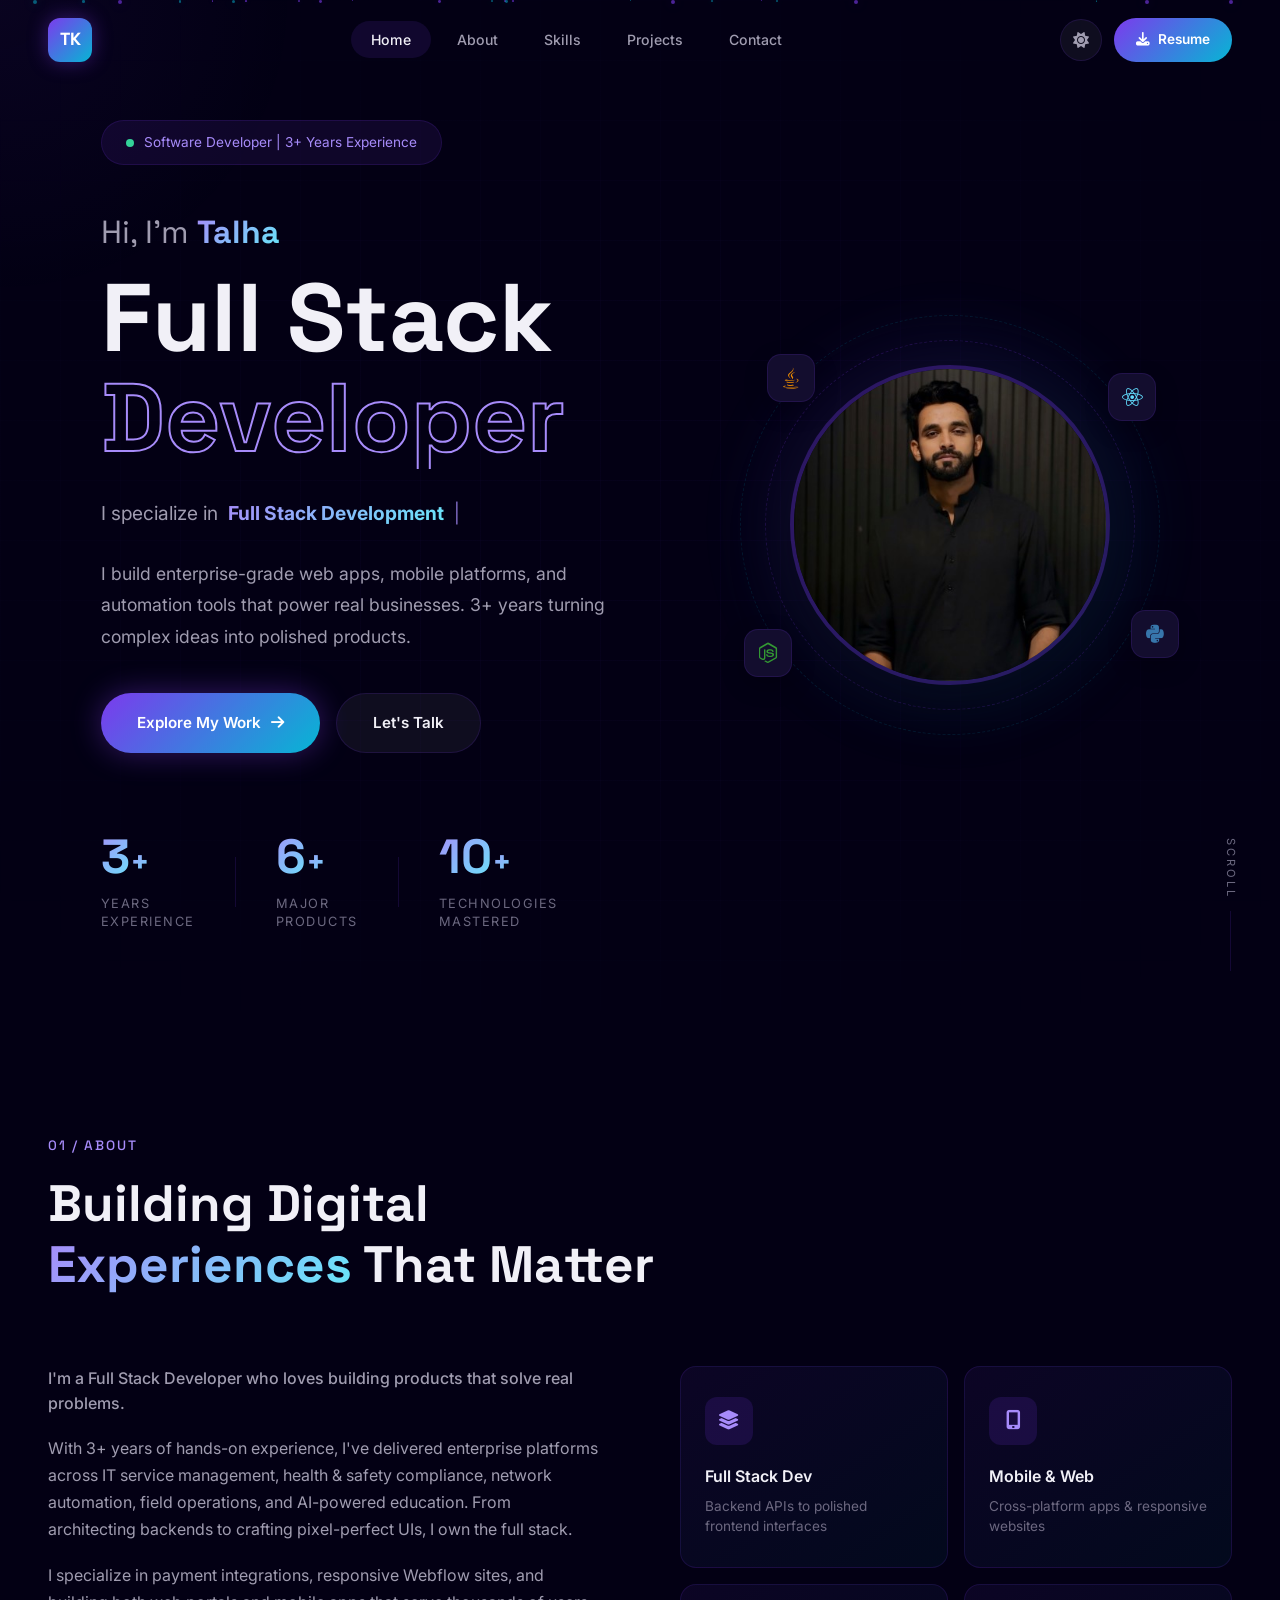
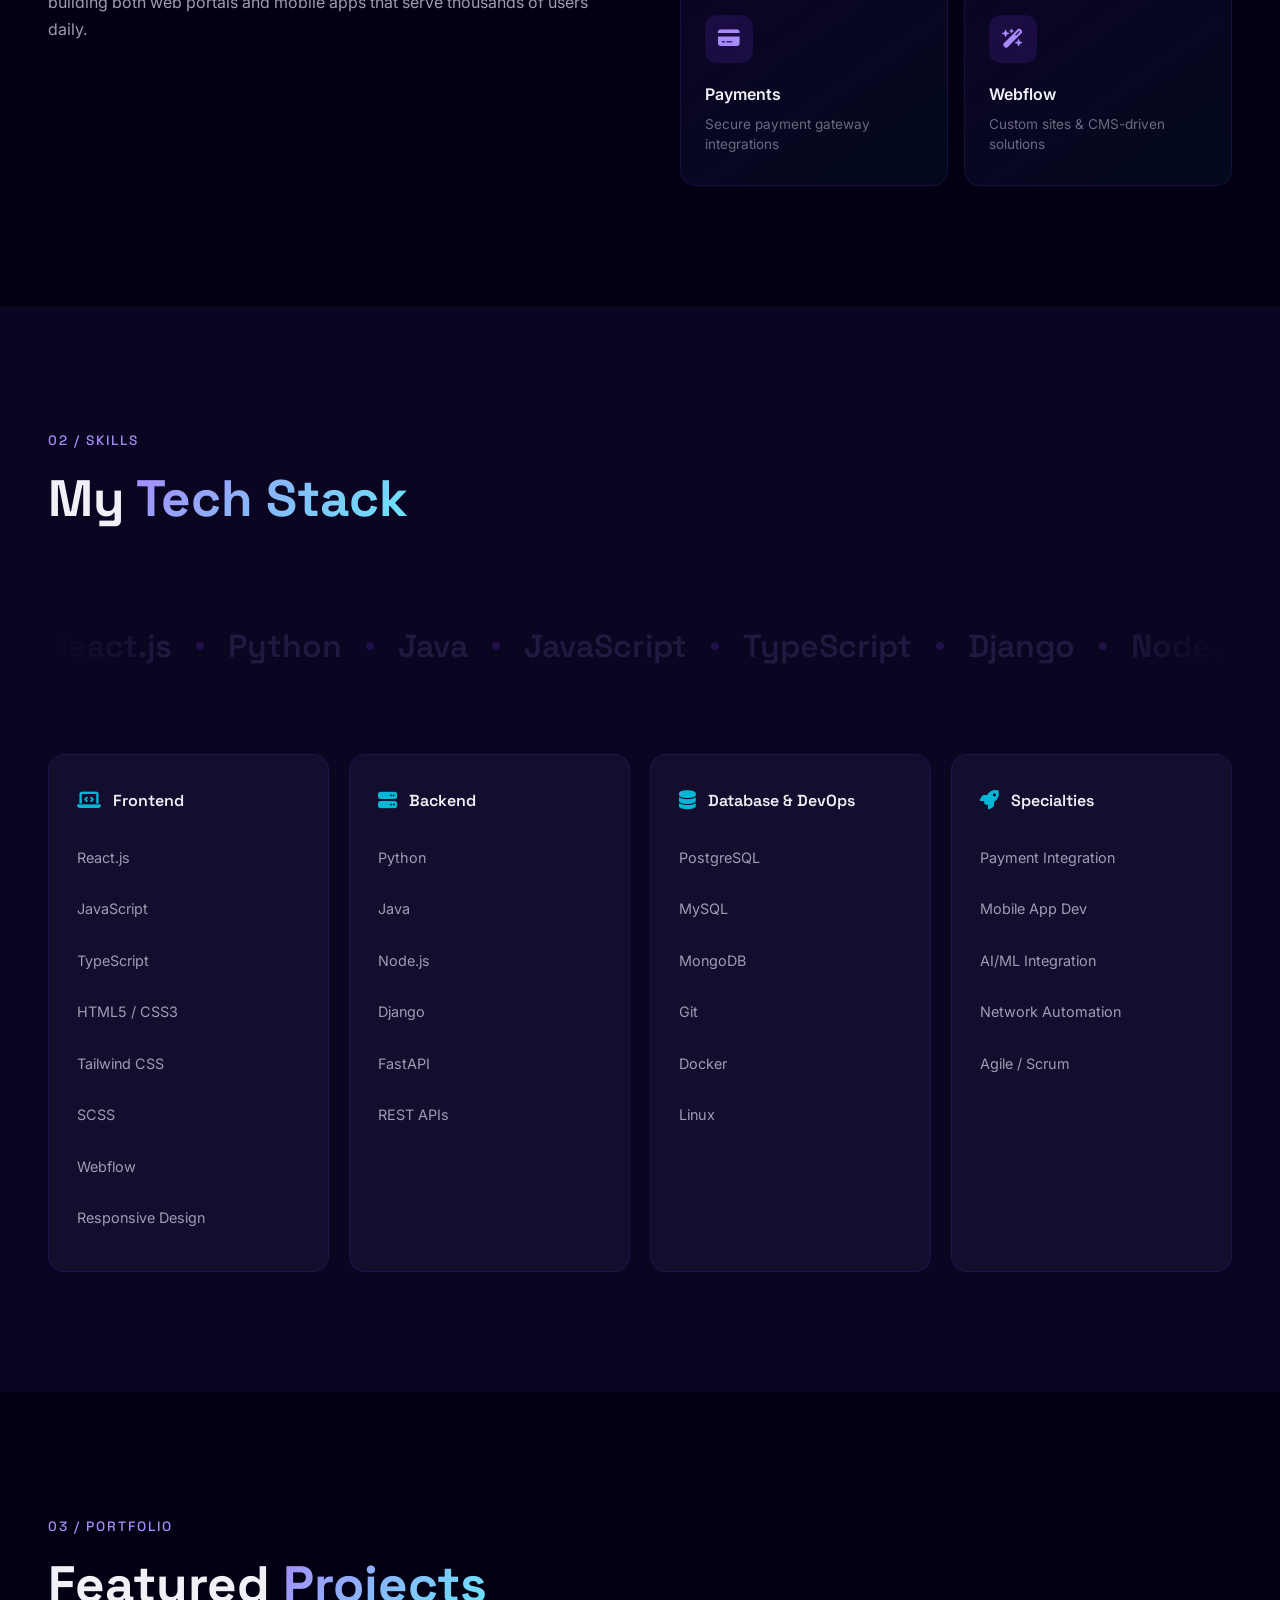
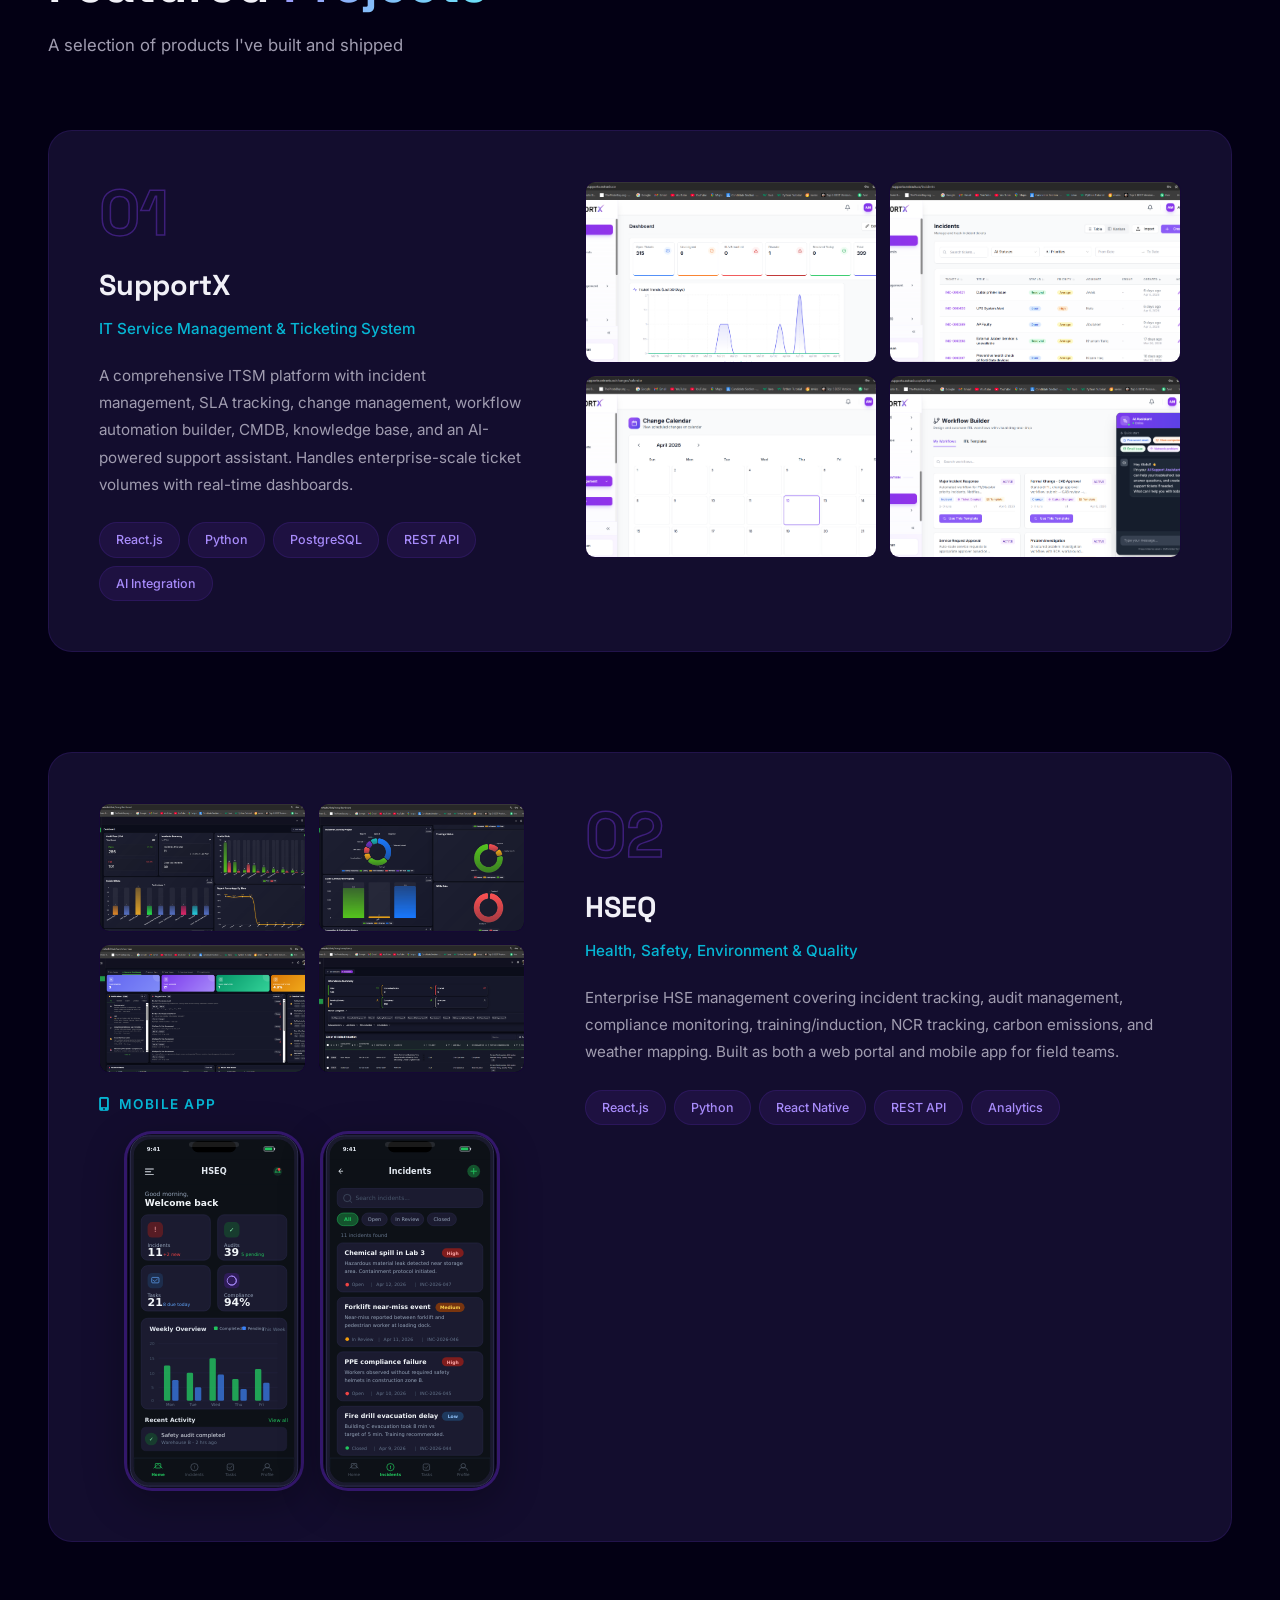
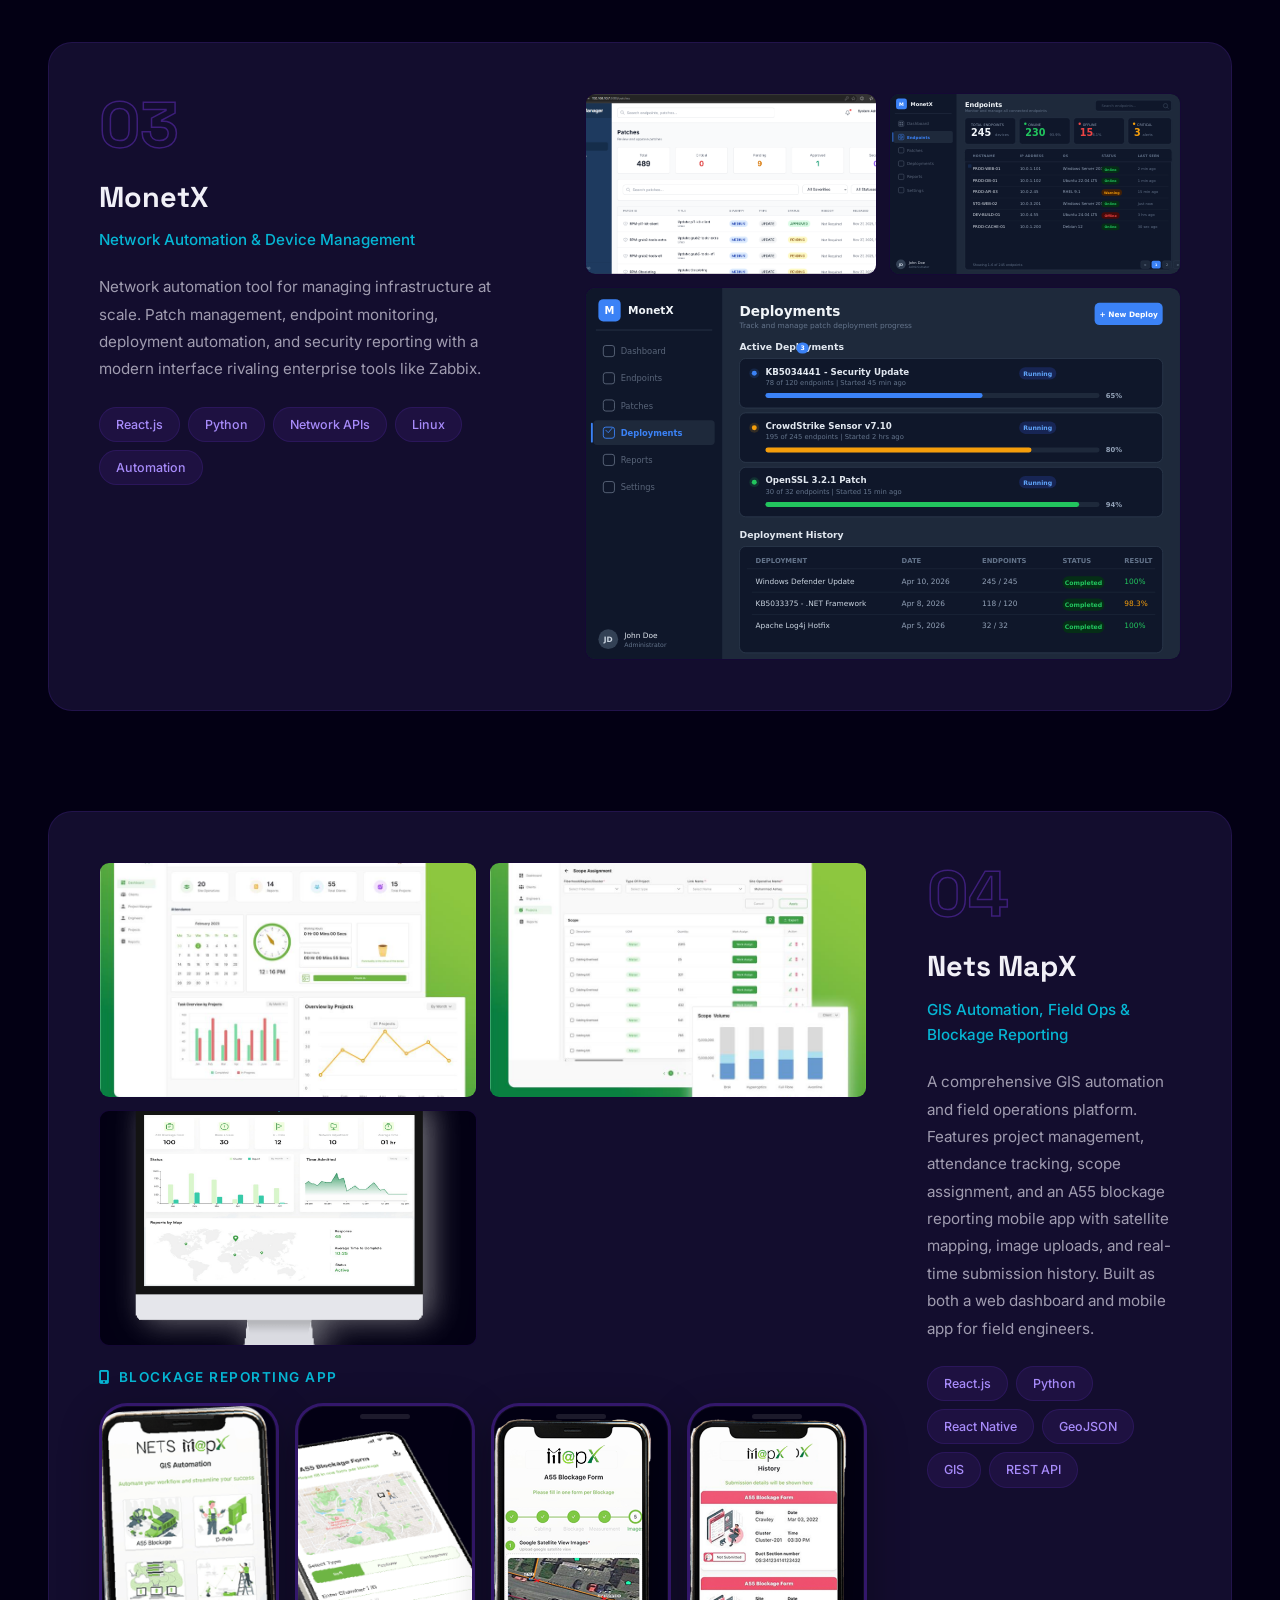
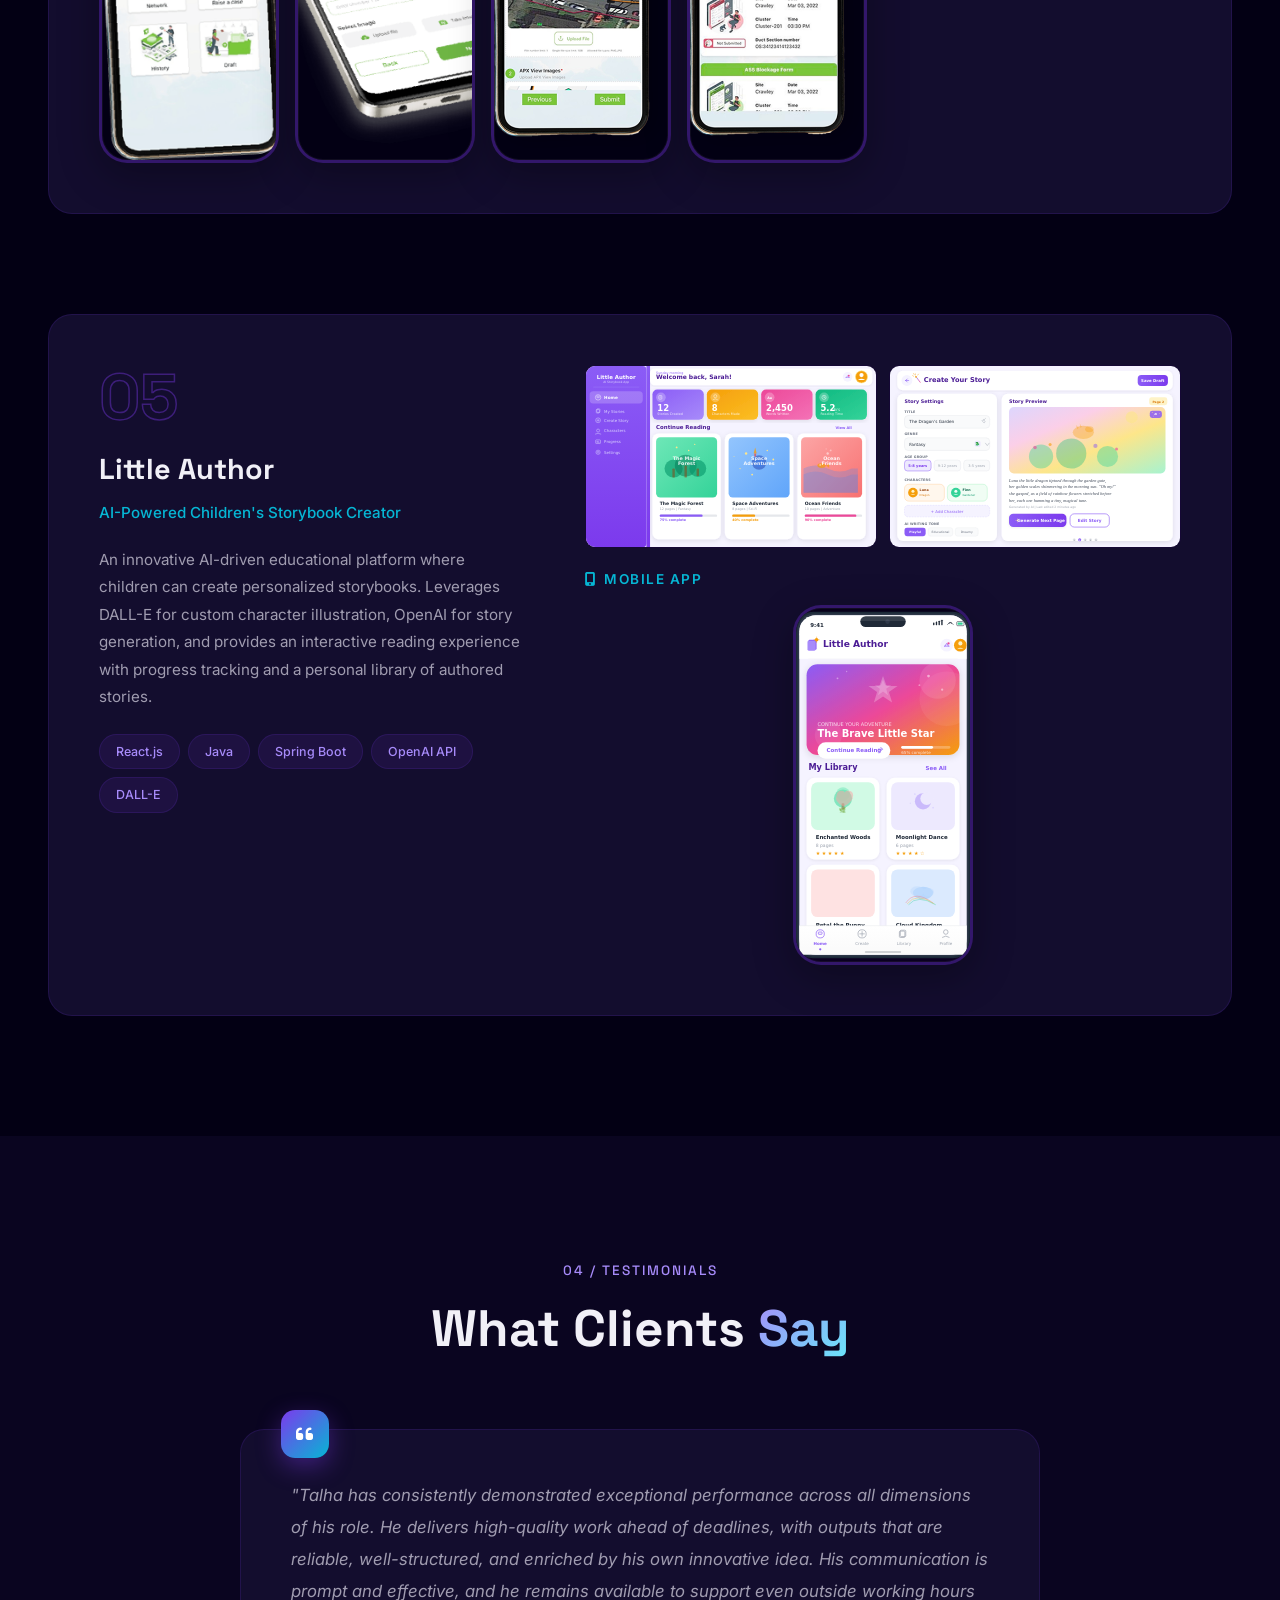
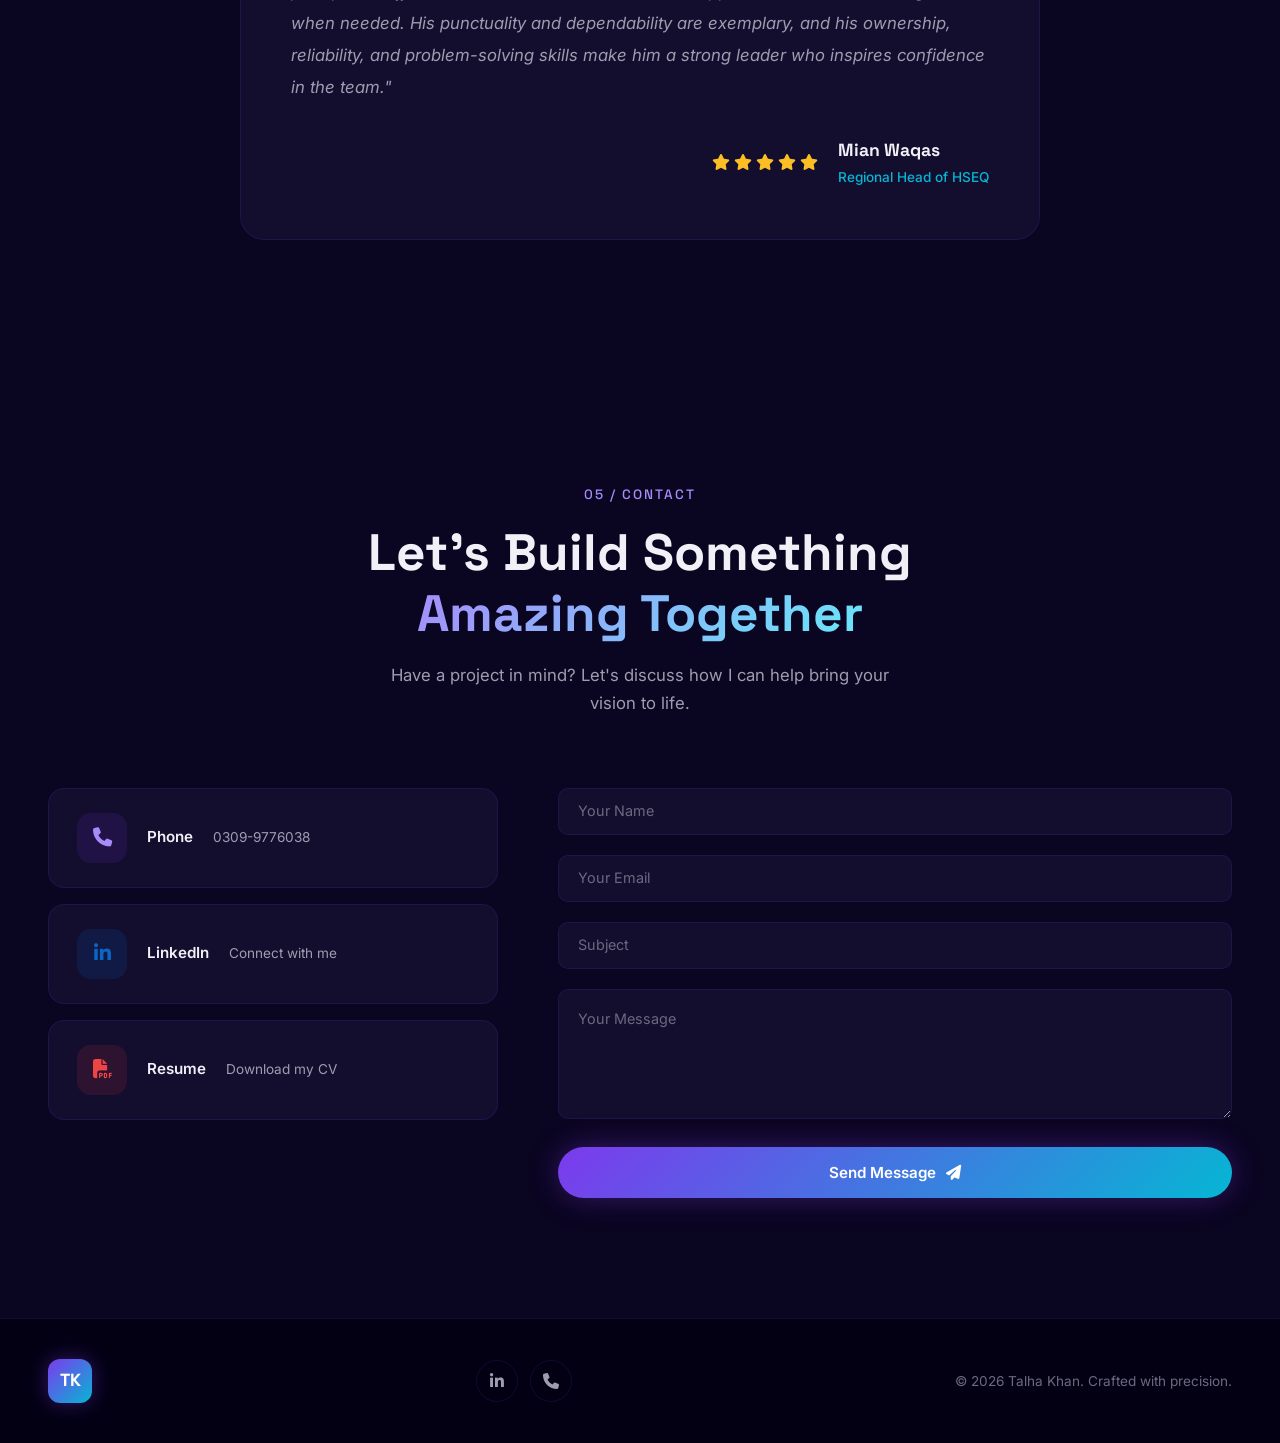
==== commit 8974b420: "Add profile photo, revamp hero layout, fix light mode" ====
--- a/index.html
+++ b/index.html
@@ -44,45 +44,60 @@
     <section class="hero" id="home">
         <div class="hero-particles" id="particles"></div>
         <div class="hero-grid-bg"></div>
-        <div class="container hero-content">
-            <div class="hero-badge">
-                <span class="badge-dot"></span> Software Developer | 3+ Years Experience
-            </div>
-            <h1 class="hero-name">
-                <span class="line line-1">Hi, I'm <span class="highlight">Talha</span></span>
-                <span class="line line-2">Full Stack</span>
-                <span class="line line-3"><span class="stroke-text">Developer</span></span>
-            </h1>
-            <div class="hero-roles">
-                <span class="role-label">I specialize in</span>
-                <span class="role-text" id="roleText"></span>
-                <span class="typing-cursor">|</span>
-            </div>
-            <p class="hero-desc">I build enterprise-grade web apps, mobile platforms, and automation tools that power real businesses. 3+ years turning complex ideas into polished products.</p>
-            <div class="hero-buttons">
-                <a href="#projects" class="btn btn-primary">
-                    <span>Explore My Work</span>
-                    <i class="fas fa-arrow-right"></i>
-                </a>
-                <a href="#contact" class="btn btn-glass">
-                    <span>Let's Talk</span>
-                </a>
-            </div>
-            <div class="hero-stats">
-                <div class="stat">
-                    <span class="stat-number" data-count="3">0</span><span class="stat-plus">+</span>
-                    <span class="stat-label">Years<br>Experience</span>
-                </div>
-                <div class="stat-divider"></div>
-                <div class="stat">
-                    <span class="stat-number" data-count="6">0</span><span class="stat-plus">+</span>
-                    <span class="stat-label">Major<br>Products</span>
-                </div>
-                <div class="stat-divider"></div>
-                <div class="stat">
-                    <span class="stat-number" data-count="10">0</span><span class="stat-plus">+</span>
-                    <span class="stat-label">Technologies<br>Mastered</span>
-                </div>
+        <div class="container hero-split">
+            <div class="hero-content">
+                <div class="hero-badge">
+                    <span class="badge-dot"></span> Software Developer | 3+ Years Experience
+                </div>
+                <h1 class="hero-name">
+                    <span class="line line-1">Hi, I'm <span class="highlight">Talha</span></span>
+                    <span class="line line-2">Full Stack</span>
+                    <span class="line line-3"><span class="stroke-text">Developer</span></span>
+                </h1>
+                <div class="hero-roles">
+                    <span class="role-label">I specialize in</span>
+                    <span class="role-text" id="roleText"></span>
+                    <span class="typing-cursor">|</span>
+                </div>
+                <p class="hero-desc">I build enterprise-grade web apps, mobile platforms, and automation tools that power real businesses. 3+ years turning complex ideas into polished products.</p>
+                <div class="hero-buttons">
+                    <a href="#projects" class="btn btn-primary">
+                        <span>Explore My Work</span>
+                        <i class="fas fa-arrow-right"></i>
+                    </a>
+                    <a href="#contact" class="btn btn-glass">
+                        <span>Let's Talk</span>
+                    </a>
+                </div>
+                <div class="hero-stats">
+                    <div class="stat">
+                        <span class="stat-number" data-count="3">0</span><span class="stat-plus">+</span>
+                        <span class="stat-label">Years<br>Experience</span>
+                    </div>
+                    <div class="stat-divider"></div>
+                    <div class="stat">
+                        <span class="stat-number" data-count="6">0</span><span class="stat-plus">+</span>
+                        <span class="stat-label">Major<br>Products</span>
+                    </div>
+                    <div class="stat-divider"></div>
+                    <div class="stat">
+                        <span class="stat-number" data-count="10">0</span><span class="stat-plus">+</span>
+                        <span class="stat-label">Technologies<br>Mastered</span>
+                    </div>
+                </div>
+            </div>
+            <div class="hero-image">
+                <div class="hero-image-wrapper">
+                    <div class="hero-image-glow"></div>
+                    <div class="hero-image-ring"></div>
+                    <div class="hero-image-ring ring-2"></div>
+                    <img src="assets/talha-khan.jpg" alt="Talha Khan" class="hero-photo">
+                </div>
+                <!-- Floating tech badges around photo -->
+                <div class="float-badge fb-1"><i class="fab fa-react"></i></div>
+                <div class="float-badge fb-2"><i class="fab fa-python"></i></div>
+                <div class="float-badge fb-3"><i class="fab fa-java"></i></div>
+                <div class="float-badge fb-4"><i class="fab fa-node-js"></i></div>
             </div>
         </div>
         <div class="hero-scroll">
--- a/style.css
+++ b/style.css
@@ -275,7 +275,113 @@
     100% { transform: translateY(-10vh) scale(1); opacity: 0; }
 }
 
+/* Hero split layout */
+.hero-split {
+    display: grid;
+    grid-template-columns: 1.1fr 0.9fr;
+    gap: 60px;
+    align-items: center;
+    position: relative;
+    z-index: 1;
+}
+
 .hero-content { position: relative; z-index: 1; }
+
+/* Hero image */
+.hero-image {
+    position: relative;
+    display: flex;
+    align-items: center;
+    justify-content: center;
+    animation: fadeInUp 1s ease 0.6s both;
+}
+
+.hero-image-wrapper {
+    position: relative;
+    width: 380px;
+    height: 380px;
+    display: flex;
+    align-items: center;
+    justify-content: center;
+}
+
+.hero-photo {
+    width: 320px;
+    height: 320px;
+    border-radius: 50%;
+    object-fit: cover;
+    object-position: top;
+    position: relative;
+    z-index: 2;
+    border: 4px solid rgba(124, 58, 237, 0.3);
+    box-shadow: 0 20px 60px rgba(0, 0, 0, 0.3);
+}
+
+.hero-image-glow {
+    position: absolute;
+    width: 350px;
+    height: 350px;
+    border-radius: 50%;
+    background: var(--gradient);
+    opacity: 0.15;
+    filter: blur(40px);
+    animation: pulseGlow 4s ease-in-out infinite;
+}
+
+@keyframes pulseGlow {
+    0%, 100% { transform: scale(1); opacity: 0.15; }
+    50% { transform: scale(1.1); opacity: 0.25; }
+}
+
+.hero-image-ring {
+    position: absolute;
+    width: 370px;
+    height: 370px;
+    border-radius: 50%;
+    border: 1px dashed rgba(124, 58, 237, 0.2);
+    animation: spinSlow 25s linear infinite;
+}
+
+.hero-image-ring.ring-2 {
+    width: 420px;
+    height: 420px;
+    border-color: rgba(6, 182, 212, 0.12);
+    animation-direction: reverse;
+    animation-duration: 35s;
+}
+
+@keyframes spinSlow {
+    from { transform: rotate(0deg); }
+    to { transform: rotate(360deg); }
+}
+
+/* Floating tech badges */
+.float-badge {
+    position: absolute;
+    width: 48px;
+    height: 48px;
+    border-radius: 14px;
+    background: var(--surface);
+    border: 1px solid var(--border);
+    display: flex;
+    align-items: center;
+    justify-content: center;
+    font-size: 1.3rem;
+    color: var(--primary-light);
+    z-index: 3;
+    box-shadow: 0 8px 25px rgba(0, 0, 0, 0.2);
+    animation: floatBadge 3s ease-in-out infinite;
+}
+
+.fb-1 { top: 10%; right: 5%; animation-delay: 0s; color: #61DAFB; }
+.fb-2 { bottom: 15%; right: 0%; animation-delay: 0.5s; color: #3776AB; }
+.fb-3 { top: 5%; left: 10%; animation-delay: 1s; color: #ED8B00; }
+.fb-4 { bottom: 10%; left: 5%; animation-delay: 1.5s; color: #339933; }
+
+@keyframes floatBadge {
+    0%, 100% { transform: translateY(0); }
+    50% { transform: translateY(-10px); }
+}
 
 .hero-badge {
     display: inline-flex;
@@ -1746,6 +1852,30 @@
     color: var(--primary);
 }
 
+/* Light hero photo */
+[data-theme="light"] .hero-photo {
+    border-color: rgba(79, 70, 229, 0.2);
+    box-shadow: 0 20px 60px rgba(0, 0, 0, 0.1);
+}
+
+[data-theme="light"] .hero-image-glow {
+    opacity: 0.1;
+}
+
+[data-theme="light"] .hero-image-ring {
+    border-color: rgba(79, 70, 229, 0.12);
+}
+
+[data-theme="light"] .hero-image-ring.ring-2 {
+    border-color: rgba(13, 148, 136, 0.08);
+}
+
+[data-theme="light"] .float-badge {
+    background: #fff;
+    border-color: rgba(0, 0, 0, 0.06);
+    box-shadow: 0 4px 15px rgba(0, 0, 0, 0.08);
+}
+
 /* Light skill card glow */
 [data-theme="light"] .skill-card:hover::after {
     box-shadow: 0 0 20px rgba(79, 70, 229, 0.08);
@@ -1760,6 +1890,15 @@
 
 /* ===== Responsive ===== */
 @media (max-width: 1024px) {
+    .hero-split { grid-template-columns: 1fr; gap: 40px; }
+    .hero-image { order: -1; }
+    .hero-image-wrapper { width: 280px; height: 280px; }
+    .hero-photo { width: 240px; height: 240px; }
+    .hero-image-glow { width: 260px; height: 260px; }
+    .hero-image-ring { width: 270px; height: 270px; }
+    .hero-image-ring.ring-2 { width: 310px; height: 310px; }
+    .float-badge { width: 40px; height: 40px; font-size: 1.1rem; border-radius: 12px; }
+
     .skills-grid { grid-template-columns: repeat(2, 1fr); }
     .project-showcase,
     .project-showcase.reverse {
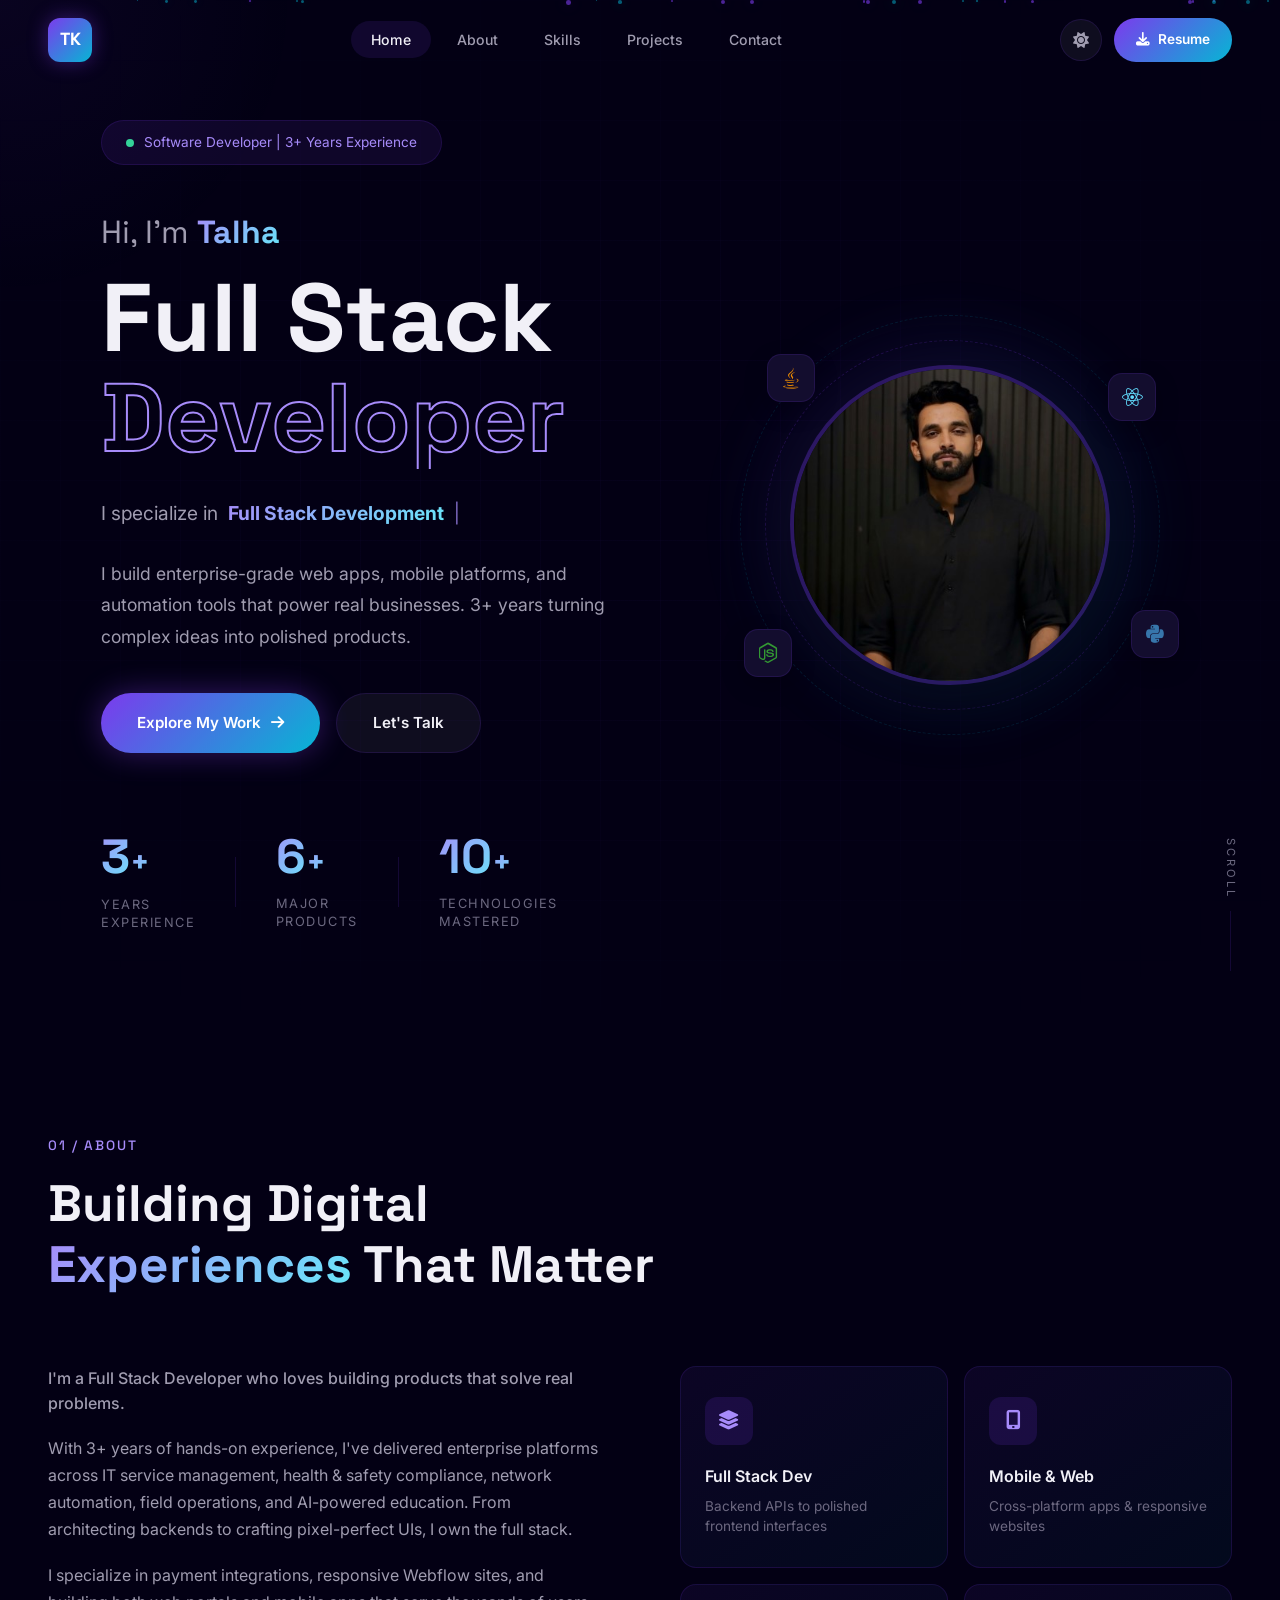
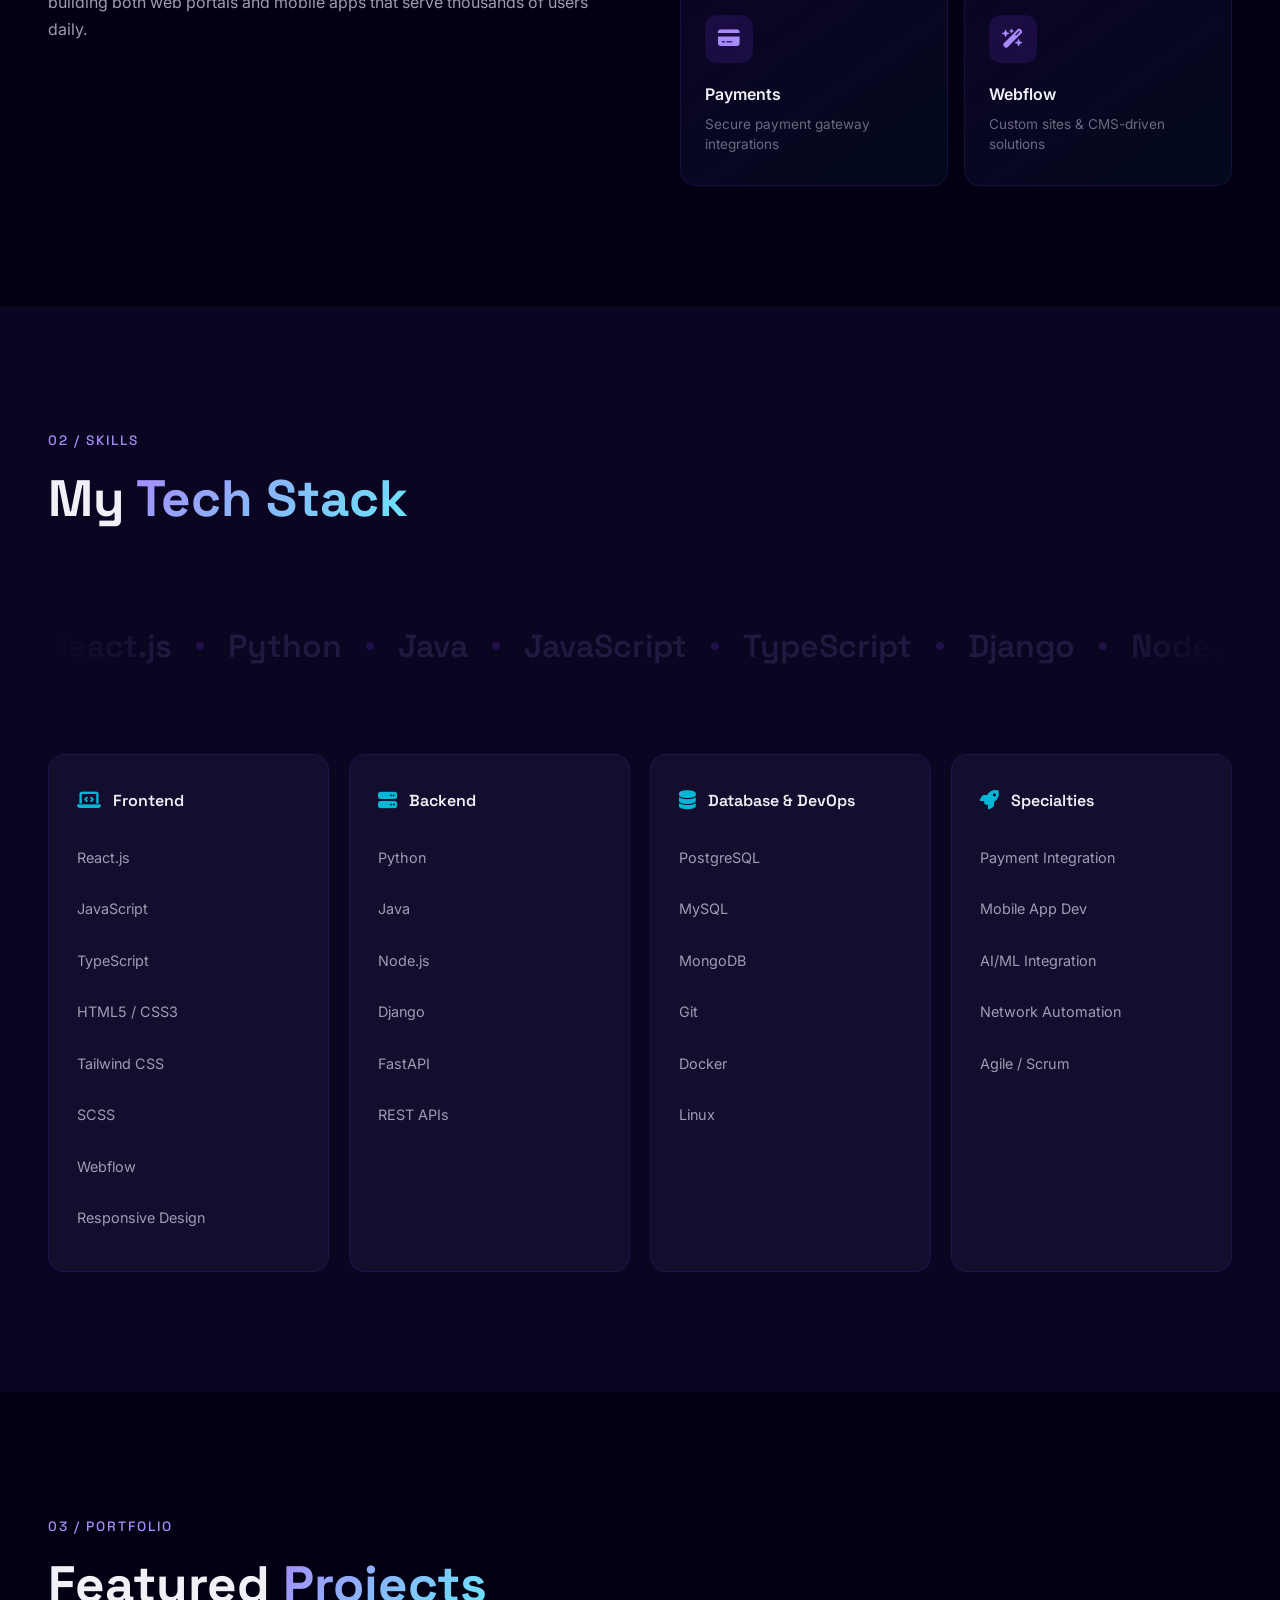
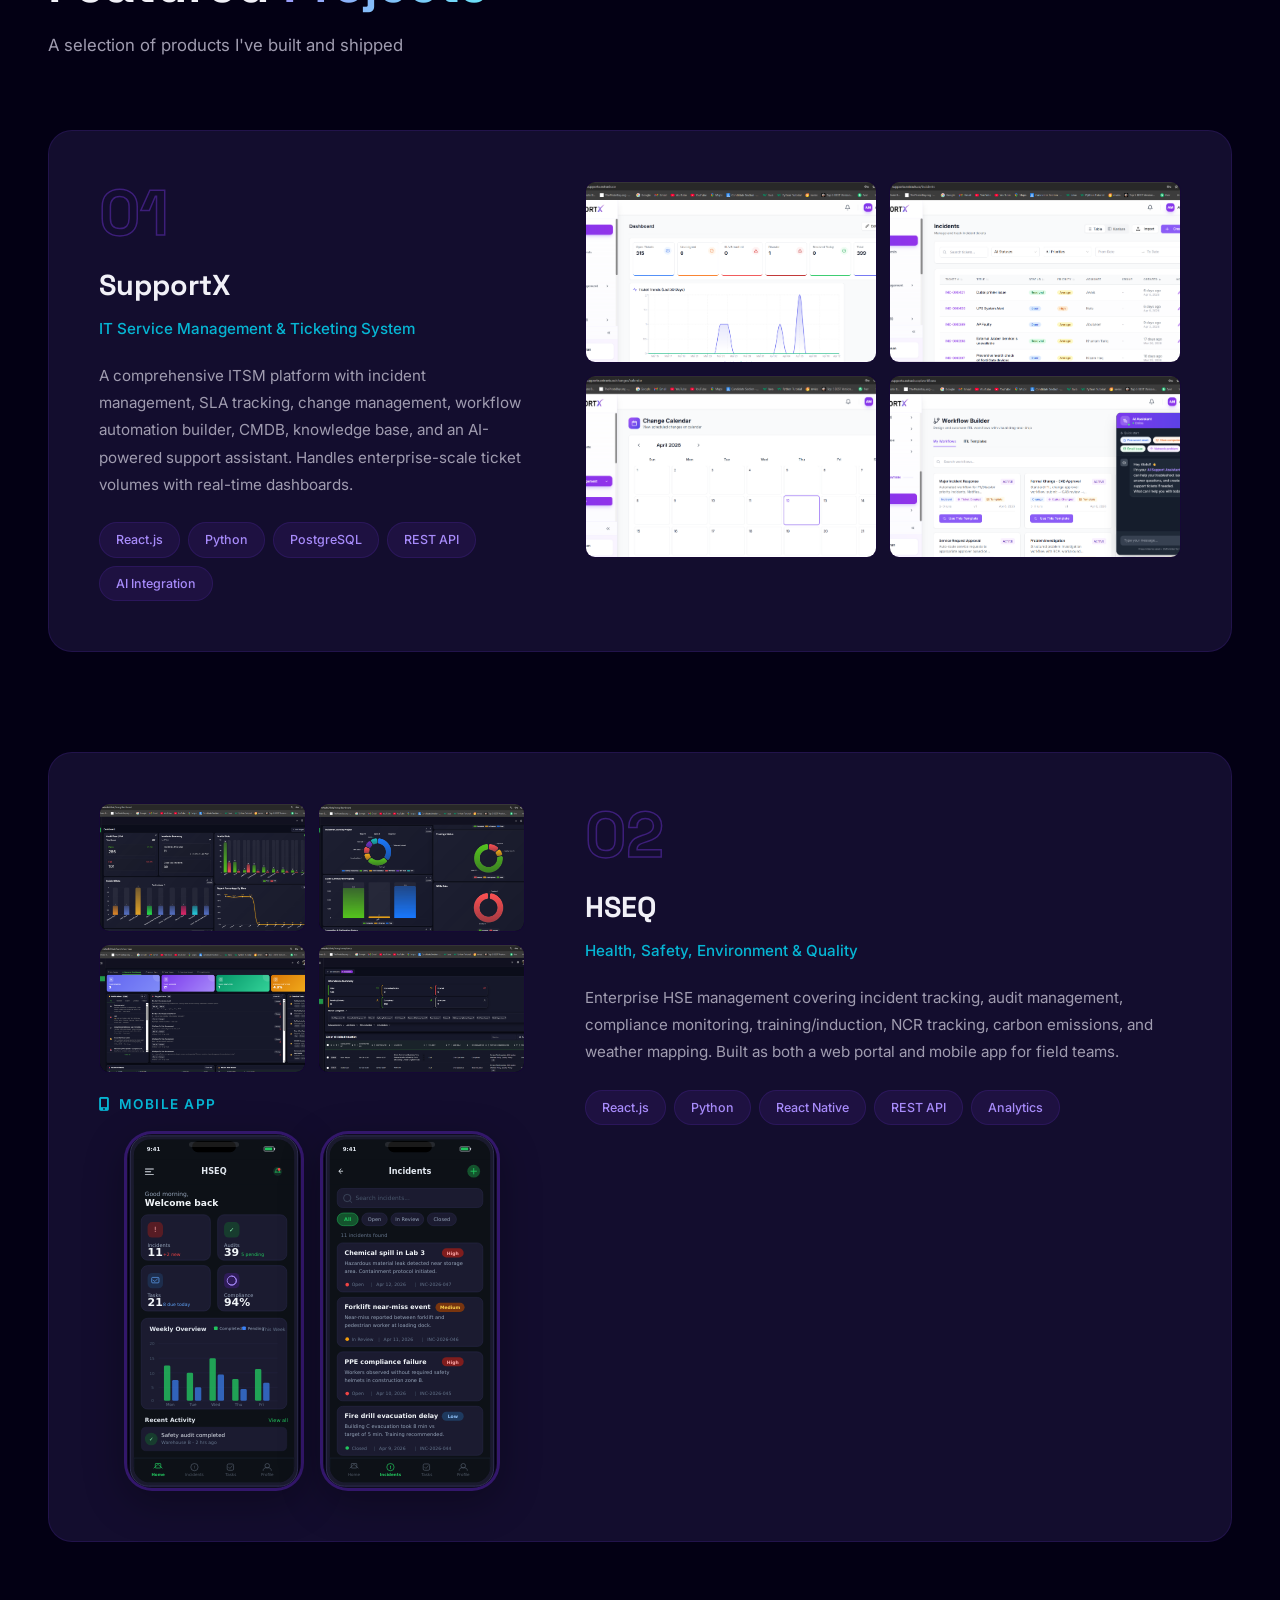
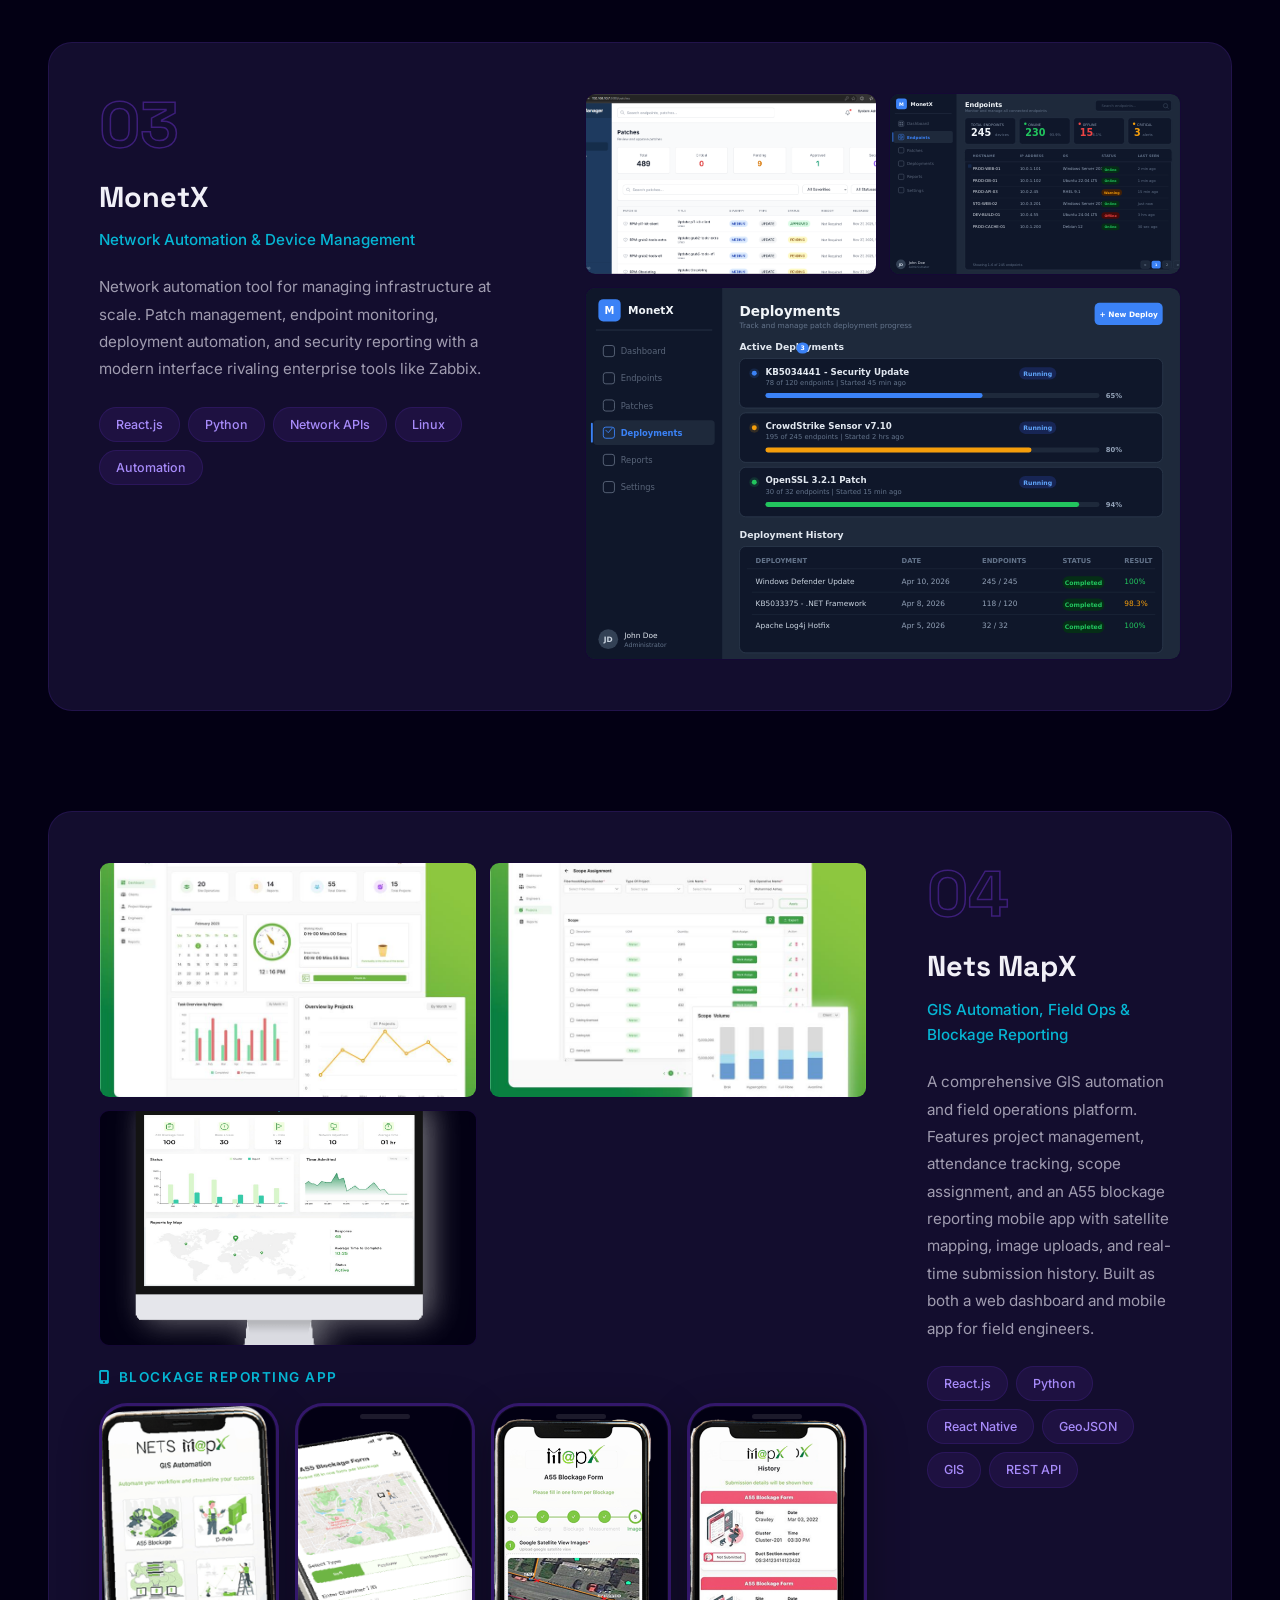
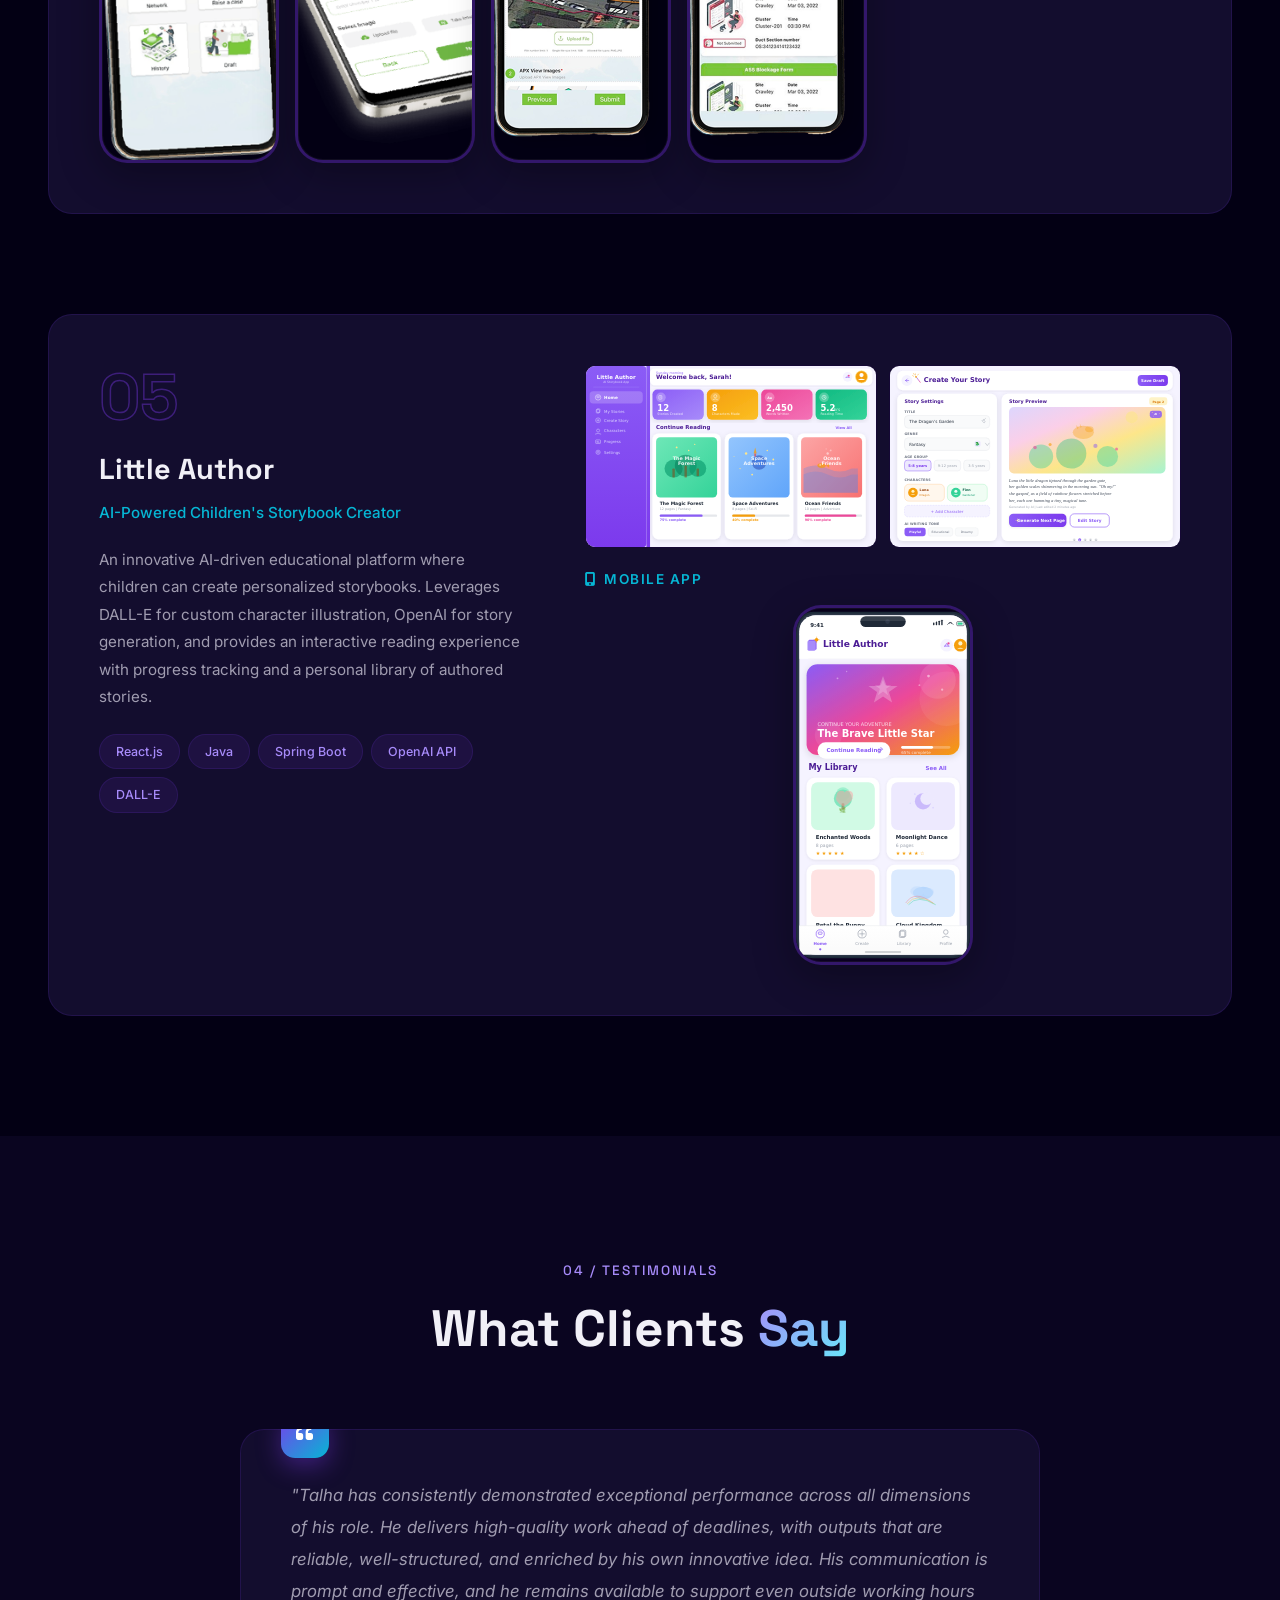
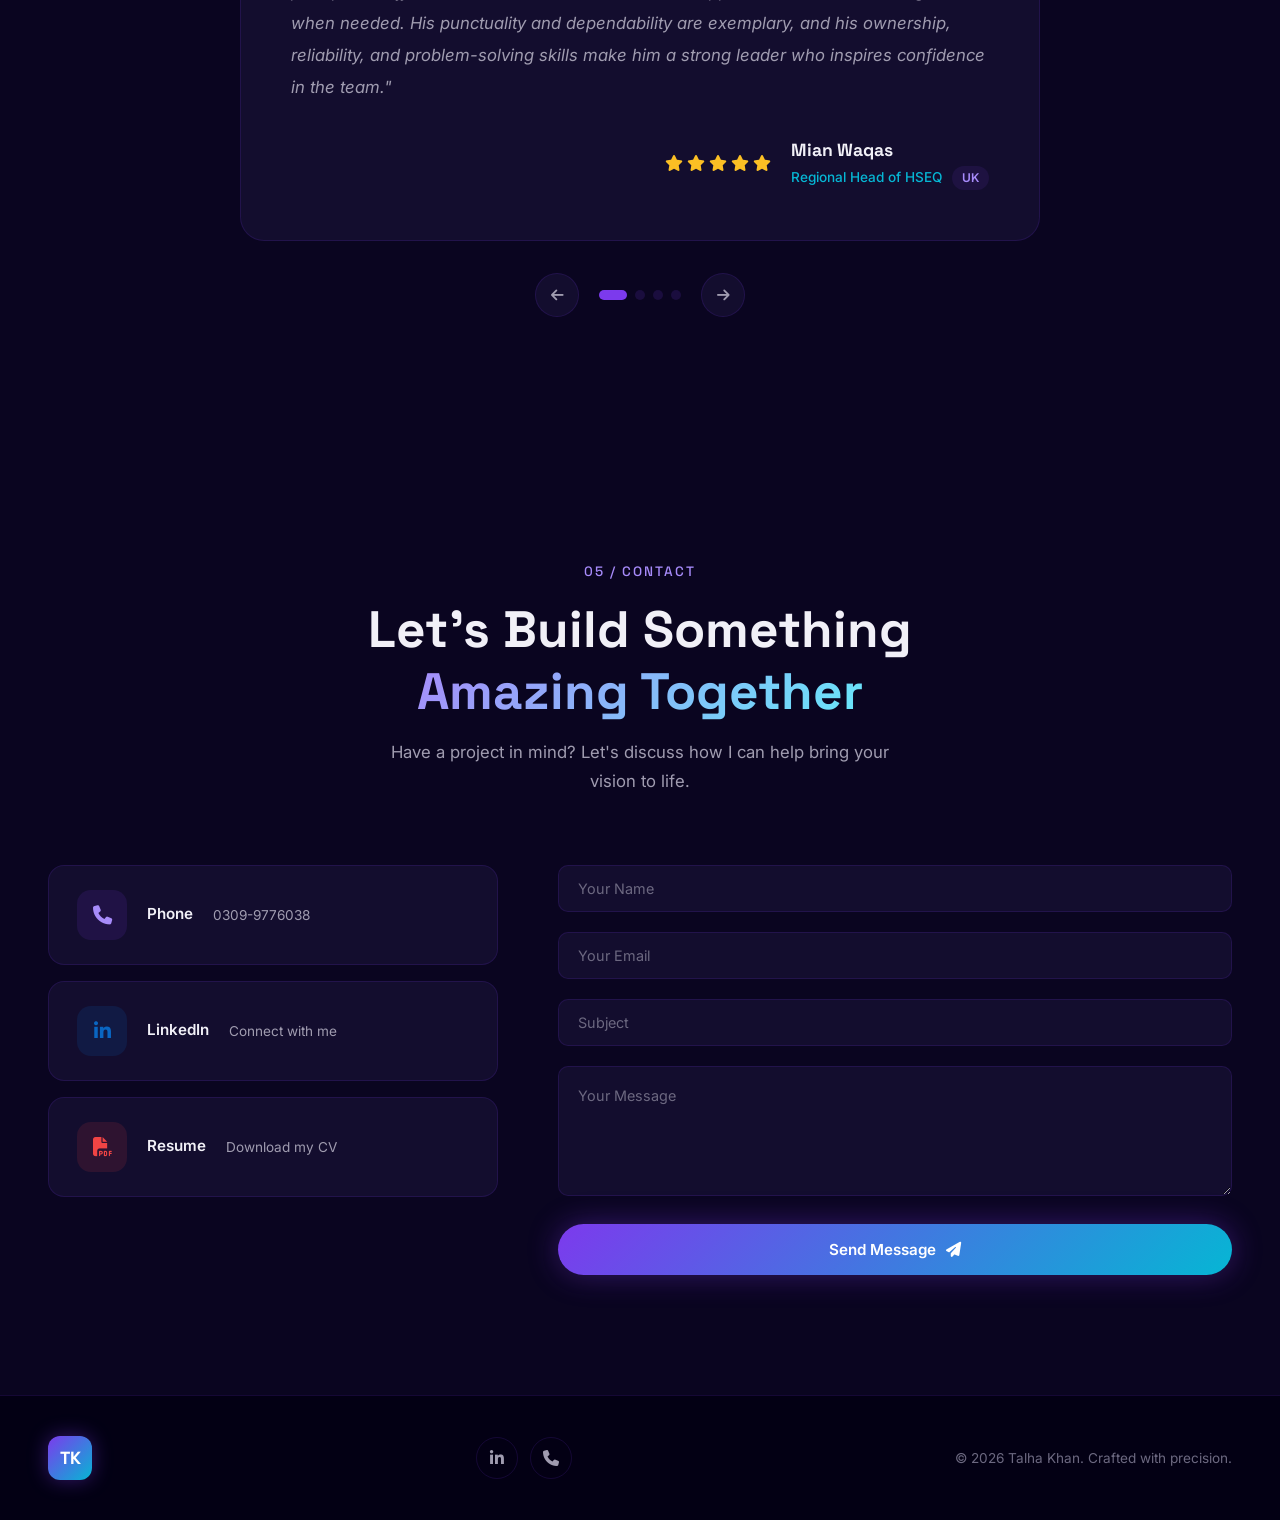
==== commit 715a2203: "Add testimonials slider with 4 client reviews" ====
--- a/index.html
+++ b/index.html
@@ -460,23 +460,78 @@
                 <span class="section-tag">04 / Testimonials</span>
                 <h2 class="section-title">What Clients <span class="highlight">Say</span></h2>
             </div>
-            <div class="testimonial-card">
-                <div class="testimonial-quote-icon"><i class="fas fa-quote-left"></i></div>
-                <blockquote class="testimonial-text">
-                    "Talha has consistently demonstrated exceptional performance across all dimensions of his role. He delivers high-quality work ahead of deadlines, with outputs that are reliable, well-structured, and enriched by his own innovative idea. His communication is prompt and effective, and he remains available to support even outside working hours when needed. His punctuality and dependability are exemplary, and his ownership, reliability, and problem-solving skills make him a strong leader who inspires confidence in the team."
-                </blockquote>
-                <div class="testimonial-author">
-                    <div class="testimonial-stars">
-                        <i class="fas fa-star"></i>
-                        <i class="fas fa-star"></i>
-                        <i class="fas fa-star"></i>
-                        <i class="fas fa-star"></i>
-                        <i class="fas fa-star"></i>
-                    </div>
-                    <div class="testimonial-info">
-                        <h4>Mian Waqas</h4>
-                        <p>Regional Head of HSEQ</p>
-                    </div>
+            <div class="testimonials-slider" id="testimonialsSlider">
+                <div class="testimonials-track" id="testimonialsTrack">
+
+                    <div class="testimonial-card">
+                        <div class="testimonial-quote-icon"><i class="fas fa-quote-left"></i></div>
+                        <blockquote class="testimonial-text">
+                            "Talha has consistently demonstrated exceptional performance across all dimensions of his role. He delivers high-quality work ahead of deadlines, with outputs that are reliable, well-structured, and enriched by his own innovative idea. His communication is prompt and effective, and he remains available to support even outside working hours when needed. His punctuality and dependability are exemplary, and his ownership, reliability, and problem-solving skills make him a strong leader who inspires confidence in the team."
+                        </blockquote>
+                        <div class="testimonial-author">
+                            <div class="testimonial-stars">
+                                <i class="fas fa-star"></i><i class="fas fa-star"></i><i class="fas fa-star"></i><i class="fas fa-star"></i><i class="fas fa-star"></i>
+                            </div>
+                            <div class="testimonial-info">
+                                <h4>Mian Waqas</h4>
+                                <p>Regional Head of HSEQ <span class="testimonial-flag">UK</span></p>
+                            </div>
+                        </div>
+                    </div>
+
+                    <div class="testimonial-card">
+                        <div class="testimonial-quote-icon"><i class="fas fa-quote-left"></i></div>
+                        <blockquote class="testimonial-text">
+                            "Working with Talha was a game-changer for our project. He took our complex requirements and delivered a seamless, high-performing platform that exceeded our expectations. His technical depth in both backend architecture and frontend polish is rare to find. He proactively suggests improvements and his code quality is consistently top-notch. Highly recommended for any serious development work."
+                        </blockquote>
+                        <div class="testimonial-author">
+                            <div class="testimonial-stars">
+                                <i class="fas fa-star"></i><i class="fas fa-star"></i><i class="fas fa-star"></i><i class="fas fa-star"></i><i class="fas fa-star"></i>
+                            </div>
+                            <div class="testimonial-info">
+                                <h4>Shoukat Memon</h4>
+                                <p>Project Manager <span class="testimonial-flag">Saudi Arabia</span></p>
+                            </div>
+                        </div>
+                    </div>
+
+                    <div class="testimonial-card">
+                        <div class="testimonial-quote-icon"><i class="fas fa-quote-left"></i></div>
+                        <blockquote class="testimonial-text">
+                            "Talha is an outstanding developer who truly understands the business side of technology. He built our network automation suite from scratch and delivered it ahead of schedule. His ability to handle complex integrations, write clean maintainable code, and communicate progress clearly made the entire process smooth. He's the kind of developer every team needs."
+                        </blockquote>
+                        <div class="testimonial-author">
+                            <div class="testimonial-stars">
+                                <i class="fas fa-star"></i><i class="fas fa-star"></i><i class="fas fa-star"></i><i class="fas fa-star"></i><i class="fas fa-star"></i>
+                            </div>
+                            <div class="testimonial-info">
+                                <h4>Muneer Bakht</h4>
+                                <p>Technical Director <span class="testimonial-flag">UAE</span></p>
+                            </div>
+                        </div>
+                    </div>
+
+                    <div class="testimonial-card">
+                        <div class="testimonial-quote-icon"><i class="fas fa-quote-left"></i></div>
+                        <blockquote class="testimonial-text">
+                            "I've worked with many developers over the years, and Talha stands out for his professionalism, reliability, and sheer technical skill. He delivered our GIS platform with impeccable attention to detail - from the interactive maps to the mobile blockage reporting app. His solutions are robust, scalable, and always delivered with a level of care that inspires confidence."
+                        </blockquote>
+                        <div class="testimonial-author">
+                            <div class="testimonial-stars">
+                                <i class="fas fa-star"></i><i class="fas fa-star"></i><i class="fas fa-star"></i><i class="fas fa-star"></i><i class="fas fa-star"></i>
+                            </div>
+                            <div class="testimonial-info">
+                                <h4>Dzikamai Madzamba</h4>
+                                <p>Operations Manager <span class="testimonial-flag">UK</span></p>
+                            </div>
+                        </div>
+                    </div>
+
+                </div>
+                <div class="testimonials-nav">
+                    <button class="testimonial-btn" onclick="slideTestimonial(-1)"><i class="fas fa-arrow-left"></i></button>
+                    <div class="testimonials-dots" id="testimonialDots"></div>
+                    <button class="testimonial-btn" onclick="slideTestimonial(1)"><i class="fas fa-arrow-right"></i></button>
                 </div>
             </div>
         </div>
--- a/style.css
+++ b/style.css
@@ -1490,20 +1490,95 @@
     background: var(--bg-2);
 }
 
-.testimonial-card {
+/* Testimonials slider */
+.testimonials-slider {
     max-width: 800px;
     margin: 0 auto;
+    overflow: hidden;
+    position: relative;
+}
+
+.testimonials-track {
+    display: flex;
+    transition: transform 0.6s cubic-bezier(0.16, 1, 0.3, 1);
+}
+
+.testimonial-card {
+    min-width: 100%;
     background: var(--surface);
     border: 1px solid var(--border);
     border-radius: 24px;
     padding: 50px;
     position: relative;
     transition: all var(--transition);
+    box-sizing: border-box;
 }
 
 .testimonial-card:hover {
     border-color: var(--border-hover);
     box-shadow: 0 20px 60px rgba(124, 58, 237, 0.08);
+}
+
+.testimonials-nav {
+    display: flex;
+    align-items: center;
+    justify-content: center;
+    gap: 20px;
+    margin-top: 32px;
+}
+
+.testimonial-btn {
+    width: 44px;
+    height: 44px;
+    border-radius: 50%;
+    border: 1px solid var(--border);
+    background: var(--surface);
+    color: var(--text-muted);
+    cursor: pointer;
+    display: flex;
+    align-items: center;
+    justify-content: center;
+    font-size: 0.9rem;
+    transition: all var(--transition);
+}
+
+.testimonial-btn:hover {
+    background: var(--primary);
+    border-color: var(--primary);
+    color: #fff;
+    transform: scale(1.1);
+}
+
+.testimonials-dots {
+    display: flex;
+    gap: 8px;
+}
+
+.testimonial-dot {
+    width: 10px;
+    height: 10px;
+    border-radius: 50%;
+    background: var(--border);
+    cursor: pointer;
+    transition: all var(--transition);
+}
+
+.testimonial-dot.active {
+    background: var(--primary);
+    width: 28px;
+    border-radius: 5px;
+}
+
+.testimonial-flag {
+    display: inline-block;
+    background: rgba(124, 58, 237, 0.1);
+    color: var(--primary-light);
+    padding: 2px 10px;
+    border-radius: 50px;
+    font-size: 0.75rem;
+    font-weight: 600;
+    margin-left: 6px;
+    vertical-align: middle;
 }
 
 .testimonial-quote-icon {
@@ -1762,6 +1837,16 @@
     box-shadow: 0 4px 15px rgba(79, 70, 229, 0.2);
 }
 
+[data-theme="light"] .testimonial-btn {
+    background: #fff;
+    border-color: rgba(0, 0, 0, 0.08);
+}
+
+[data-theme="light"] .testimonial-flag {
+    background: rgba(79, 70, 229, 0.08);
+    color: var(--primary);
+}
+
 /* Light contact form */
 [data-theme="light"] .form-group input,
 [data-theme="light"] .form-group textarea {
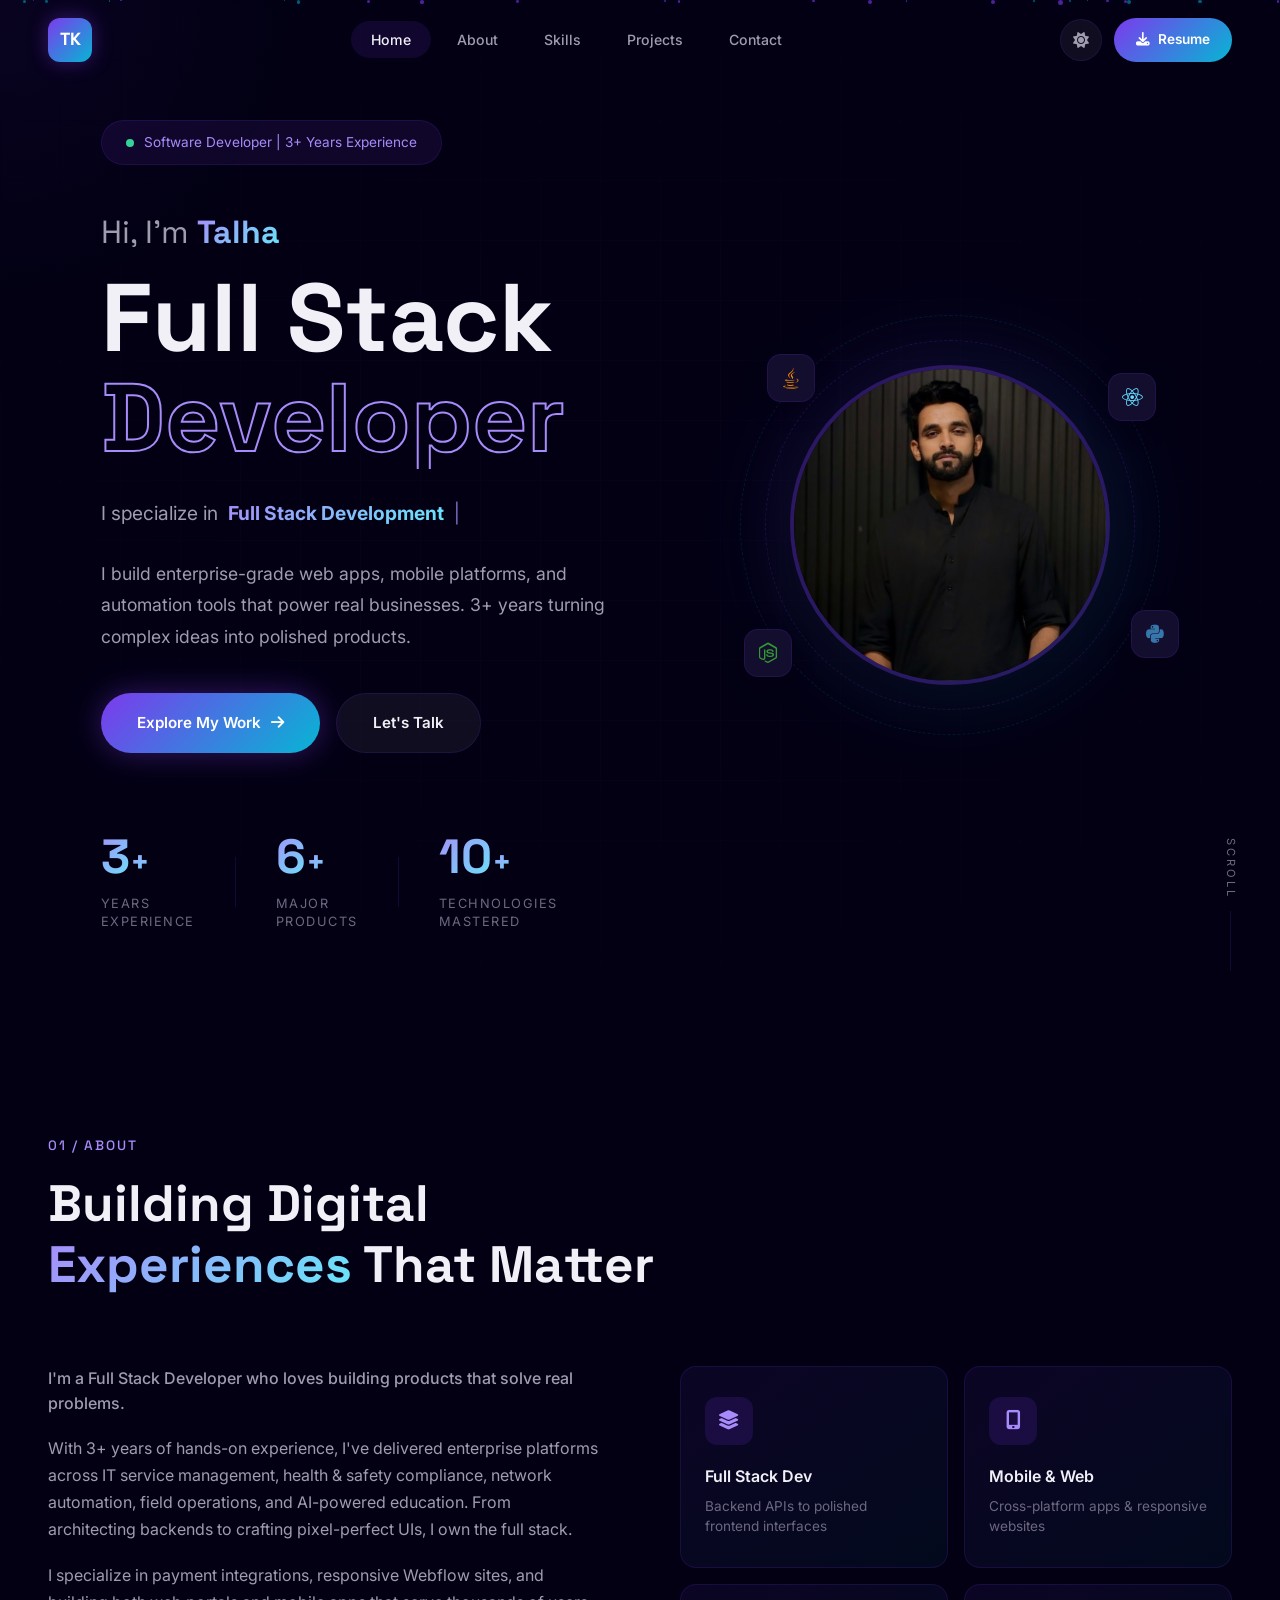
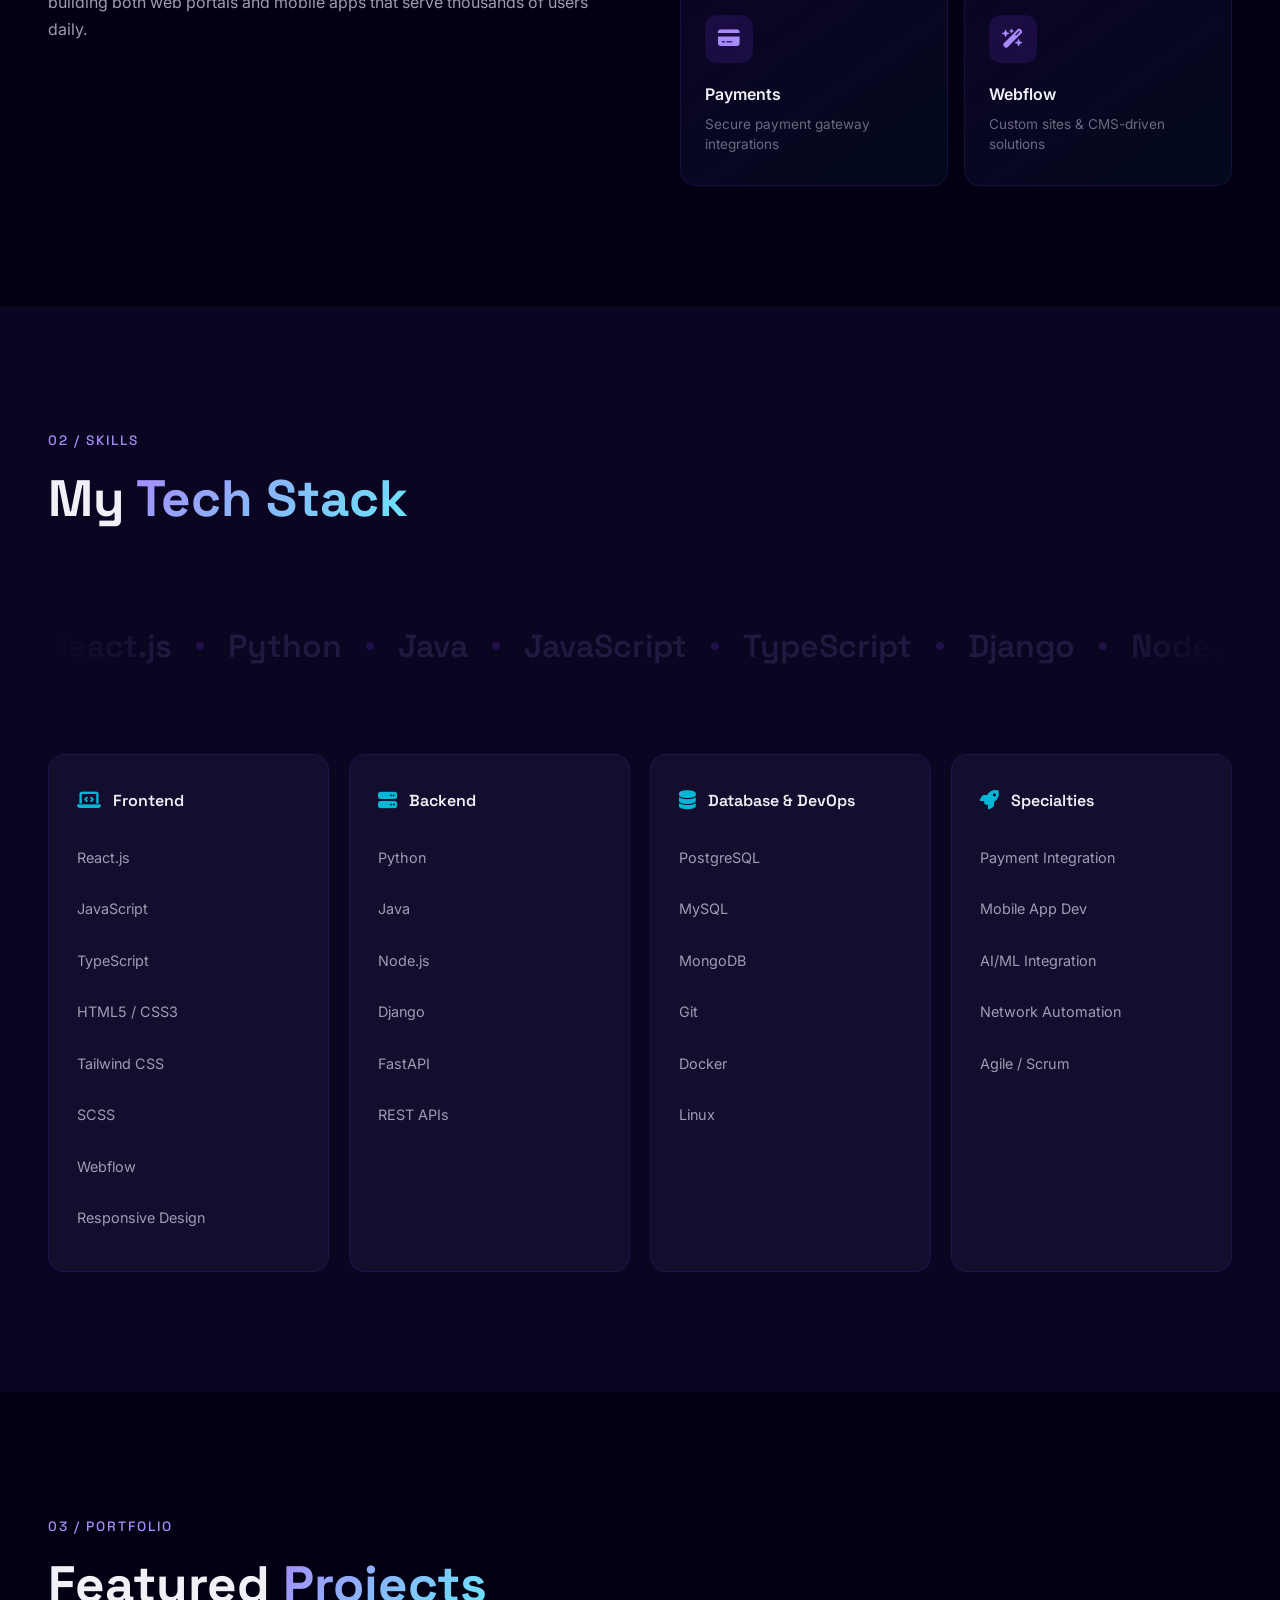
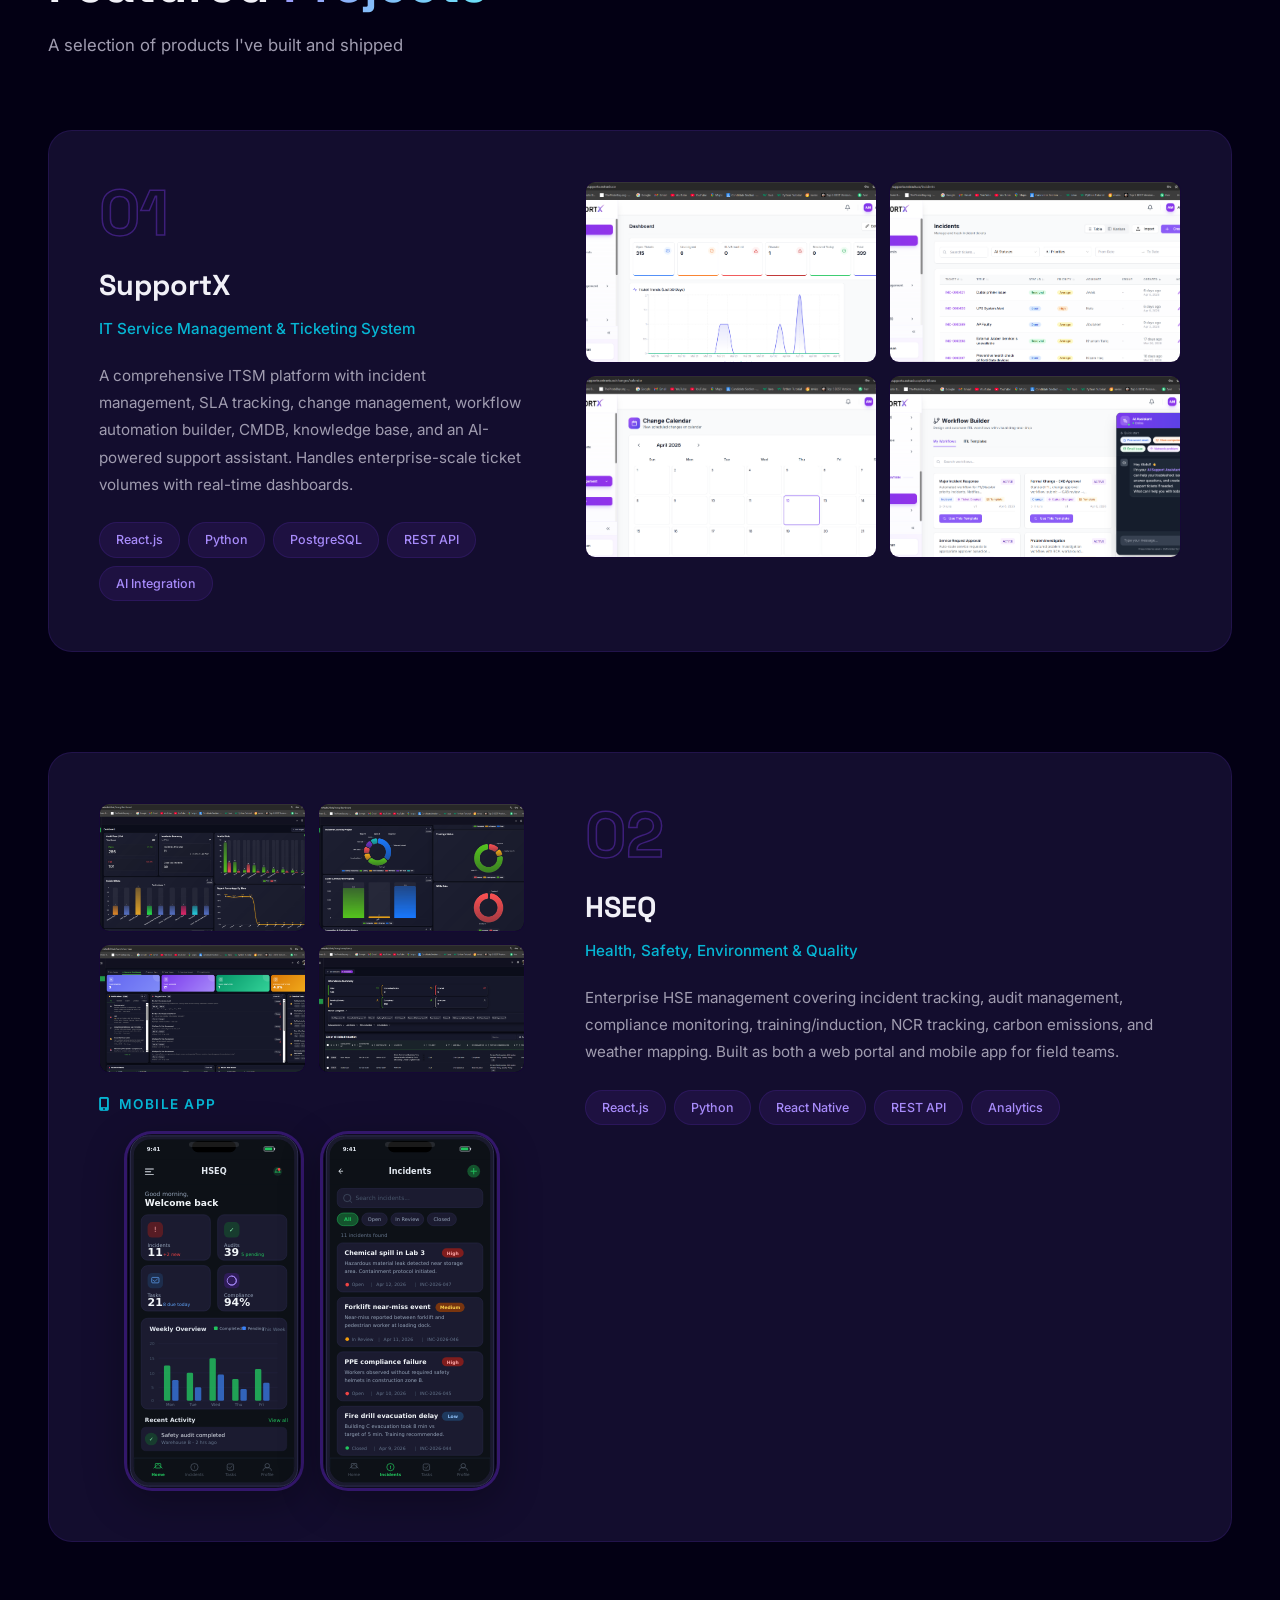
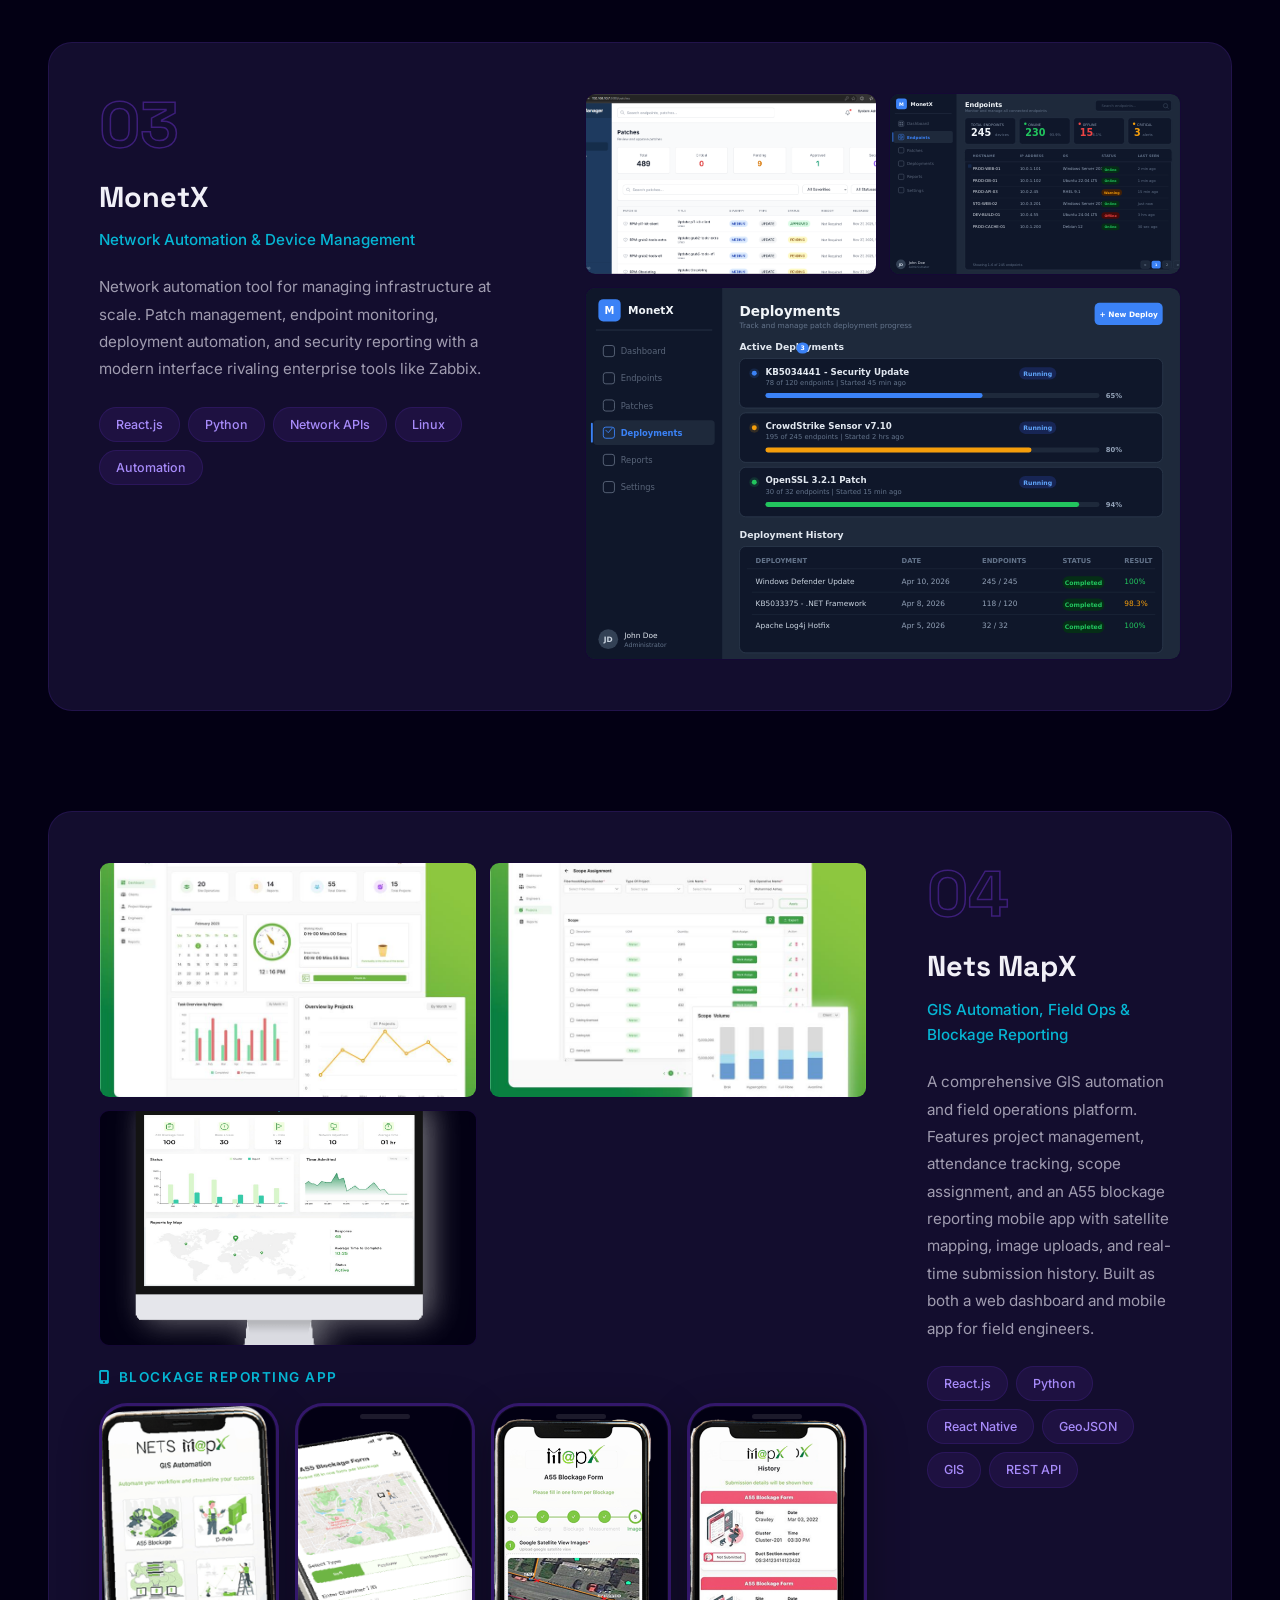
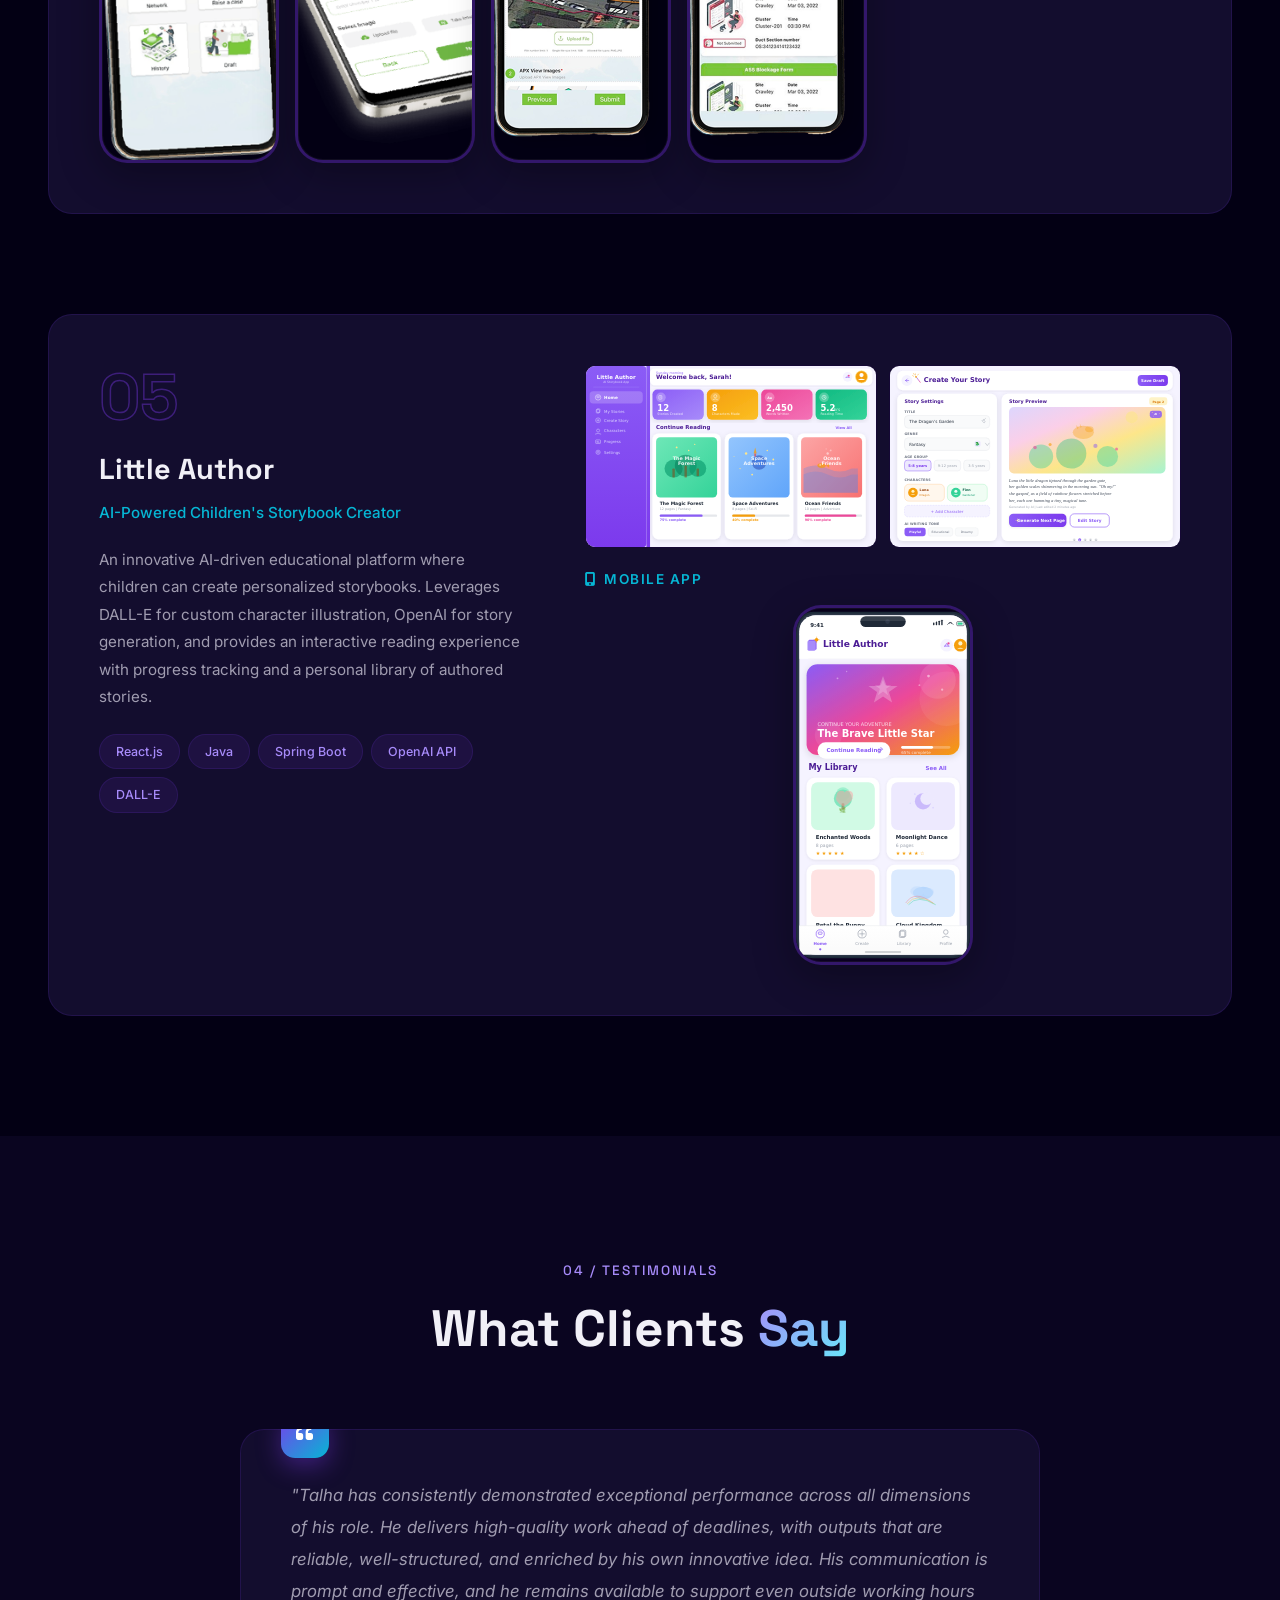
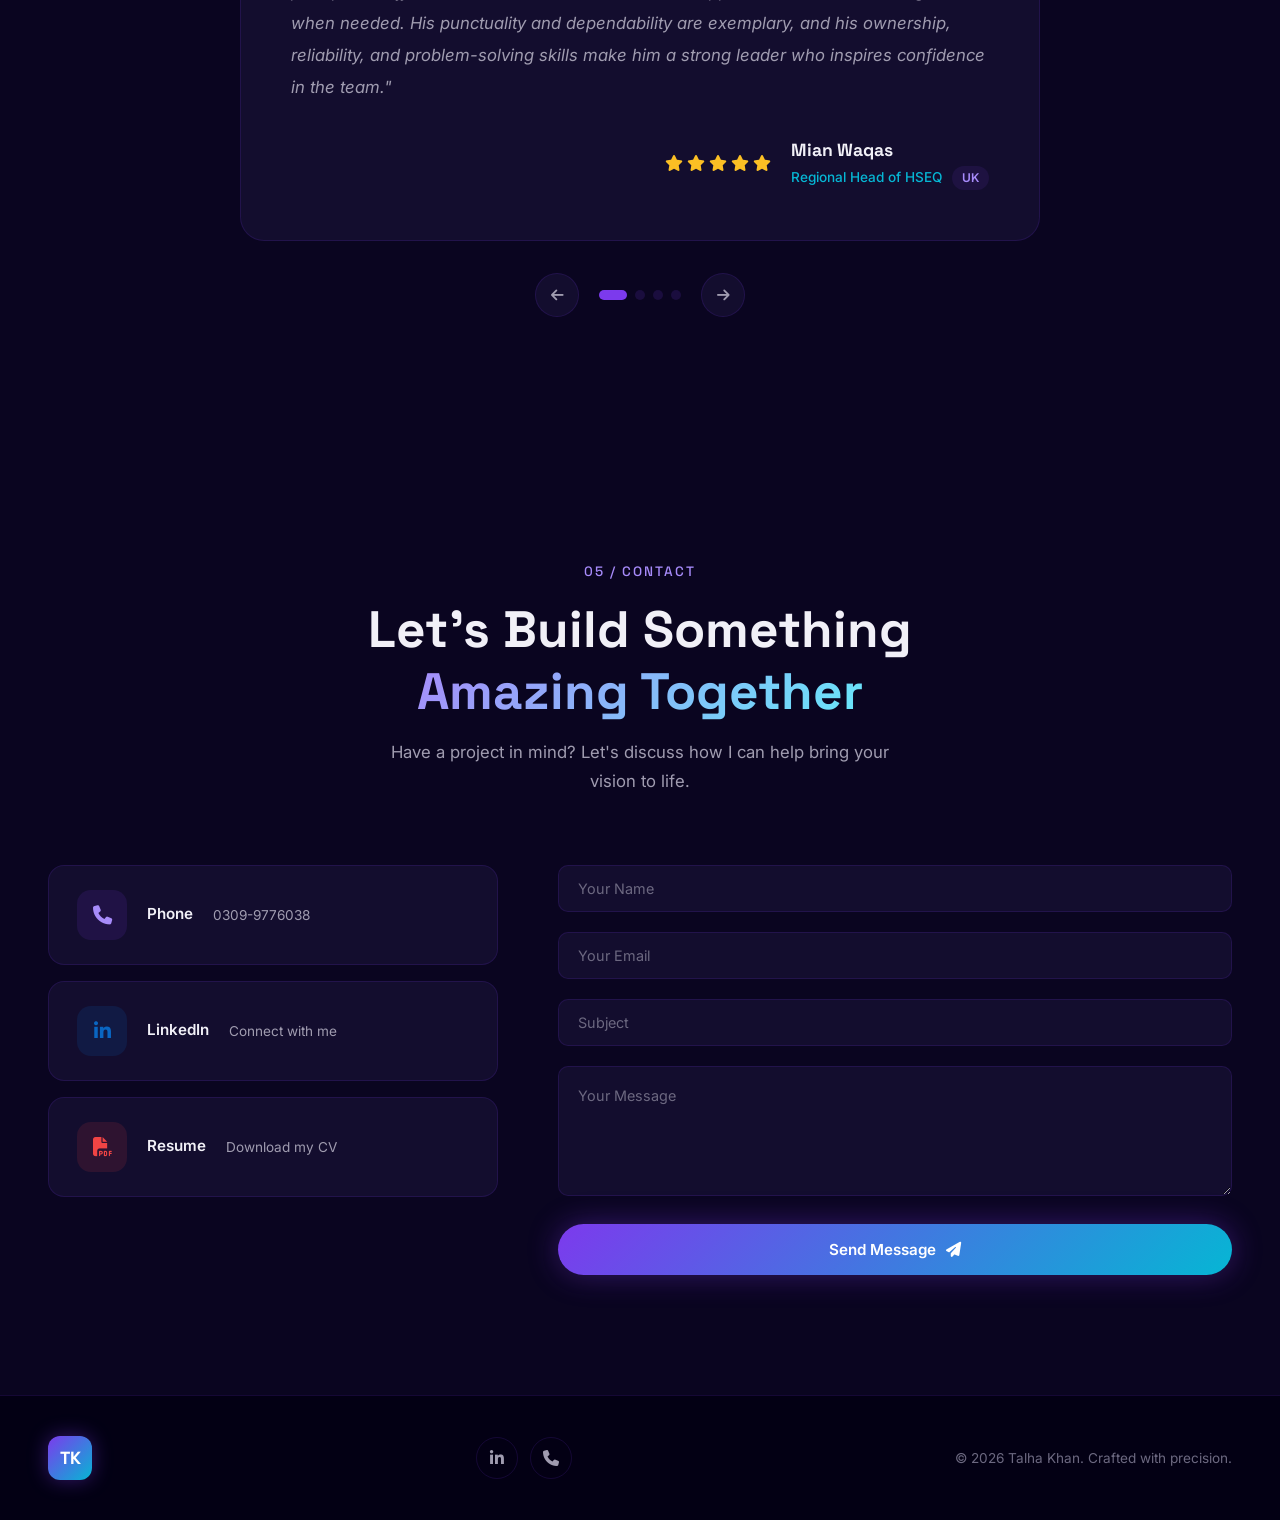
==== commit 5a1722ac: "Connect contact form to FormSubmit email service" ====
--- a/index.html
+++ b/index.html
@@ -563,21 +563,27 @@
                         <p>Download my CV</p>
                     </a>
                 </div>
-                <form class="contact-form" id="contactForm">
+                <form class="contact-form" id="contactForm" action="https://formsubmit.co/tk99035@gmail.com" method="POST">
+                    <!-- FormSubmit config -->
+                    <input type="hidden" name="_subject" value="New Portfolio Contact Message">
+                    <input type="hidden" name="_captcha" value="false">
+                    <input type="hidden" name="_next" value="https://imtalhakhannn.github.io/porfolio/thanks.html">
+                    <input type="hidden" name="_template" value="table">
+                    <input type="text" name="_honey" style="display:none">
                     <div class="form-group">
-                        <input type="text" id="name" placeholder=" " required>
+                        <input type="text" name="name" id="name" placeholder=" " required>
                         <label for="name">Your Name</label>
                     </div>
                     <div class="form-group">
-                        <input type="email" id="email" placeholder=" " required>
+                        <input type="email" name="email" id="email" placeholder=" " required>
                         <label for="email">Your Email</label>
                     </div>
                     <div class="form-group">
-                        <input type="text" id="subject" placeholder=" ">
+                        <input type="text" name="subject" id="subject" placeholder=" ">
                         <label for="subject">Subject</label>
                     </div>
                     <div class="form-group">
-                        <textarea id="message" placeholder=" " rows="5" required></textarea>
+                        <textarea name="message" id="message" placeholder=" " rows="5" required></textarea>
                         <label for="message">Your Message</label>
                     </div>
                     <button type="submit" class="btn btn-primary btn-full">
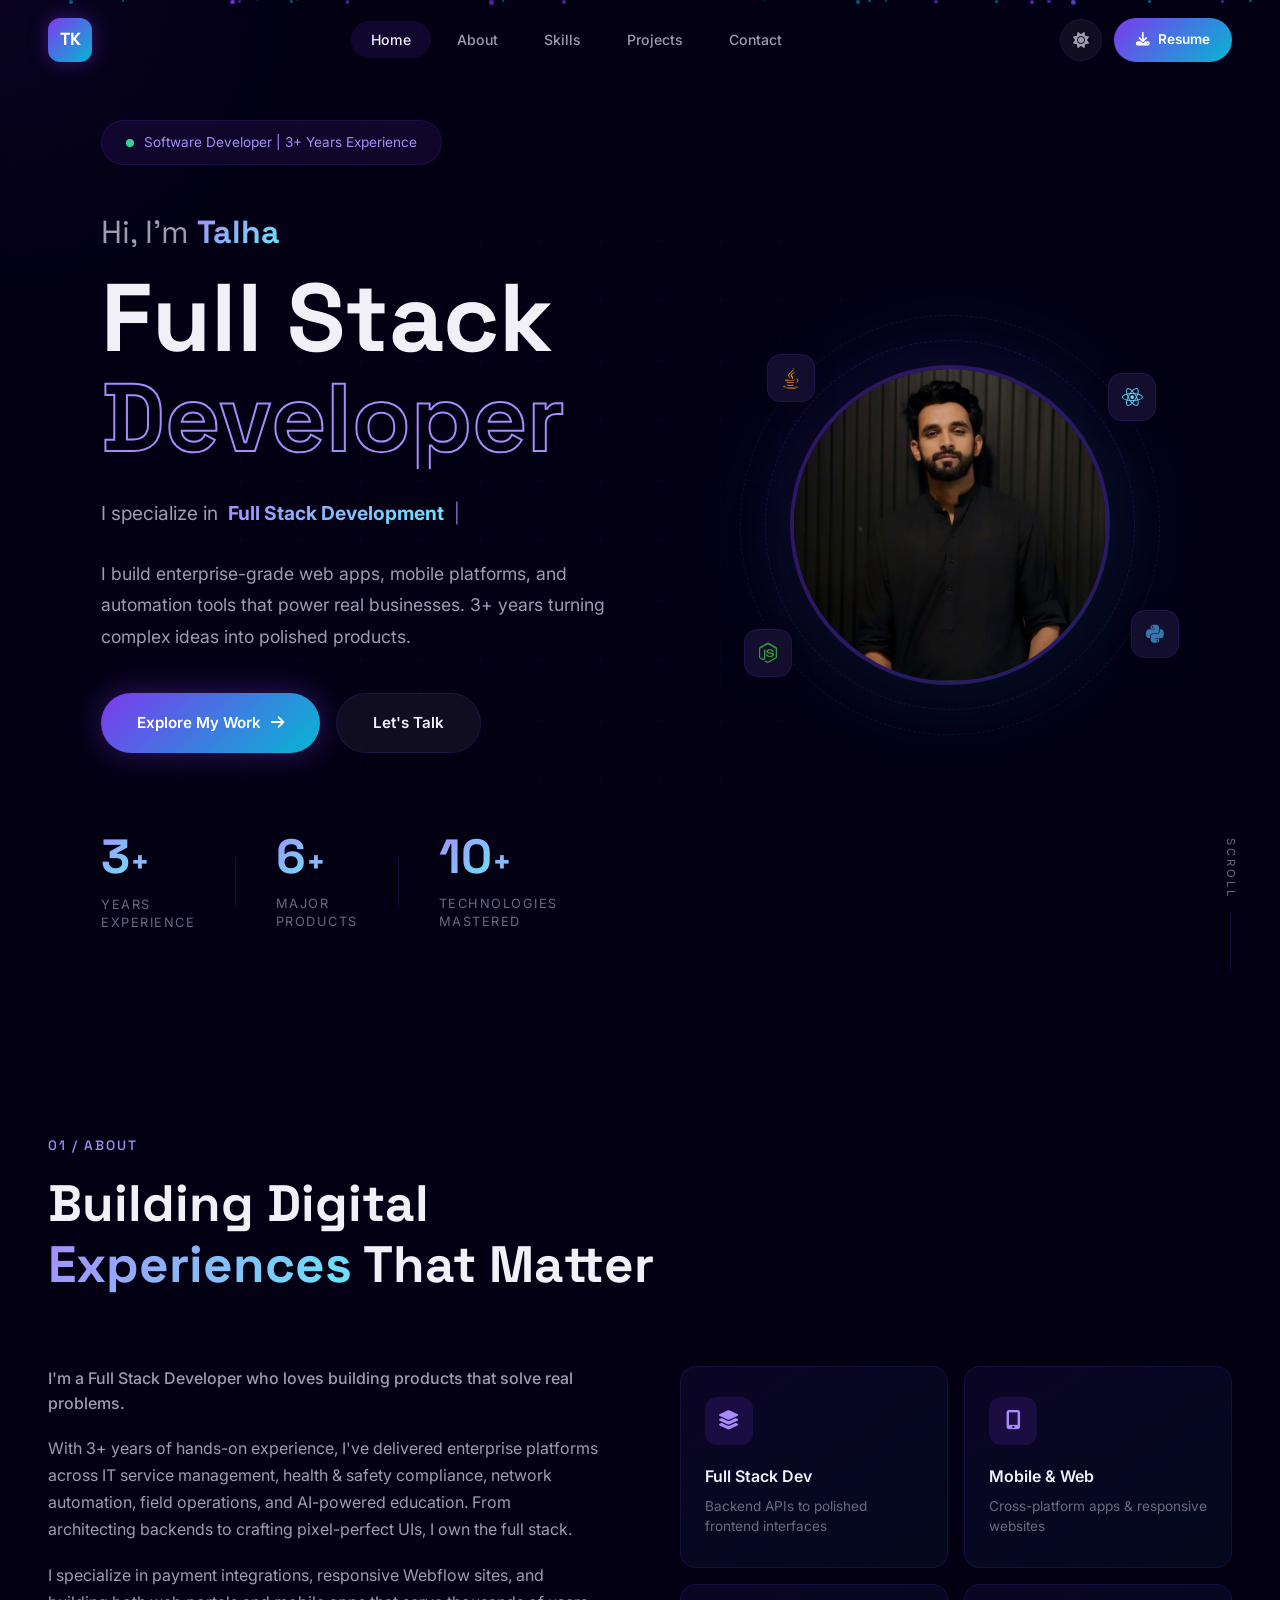
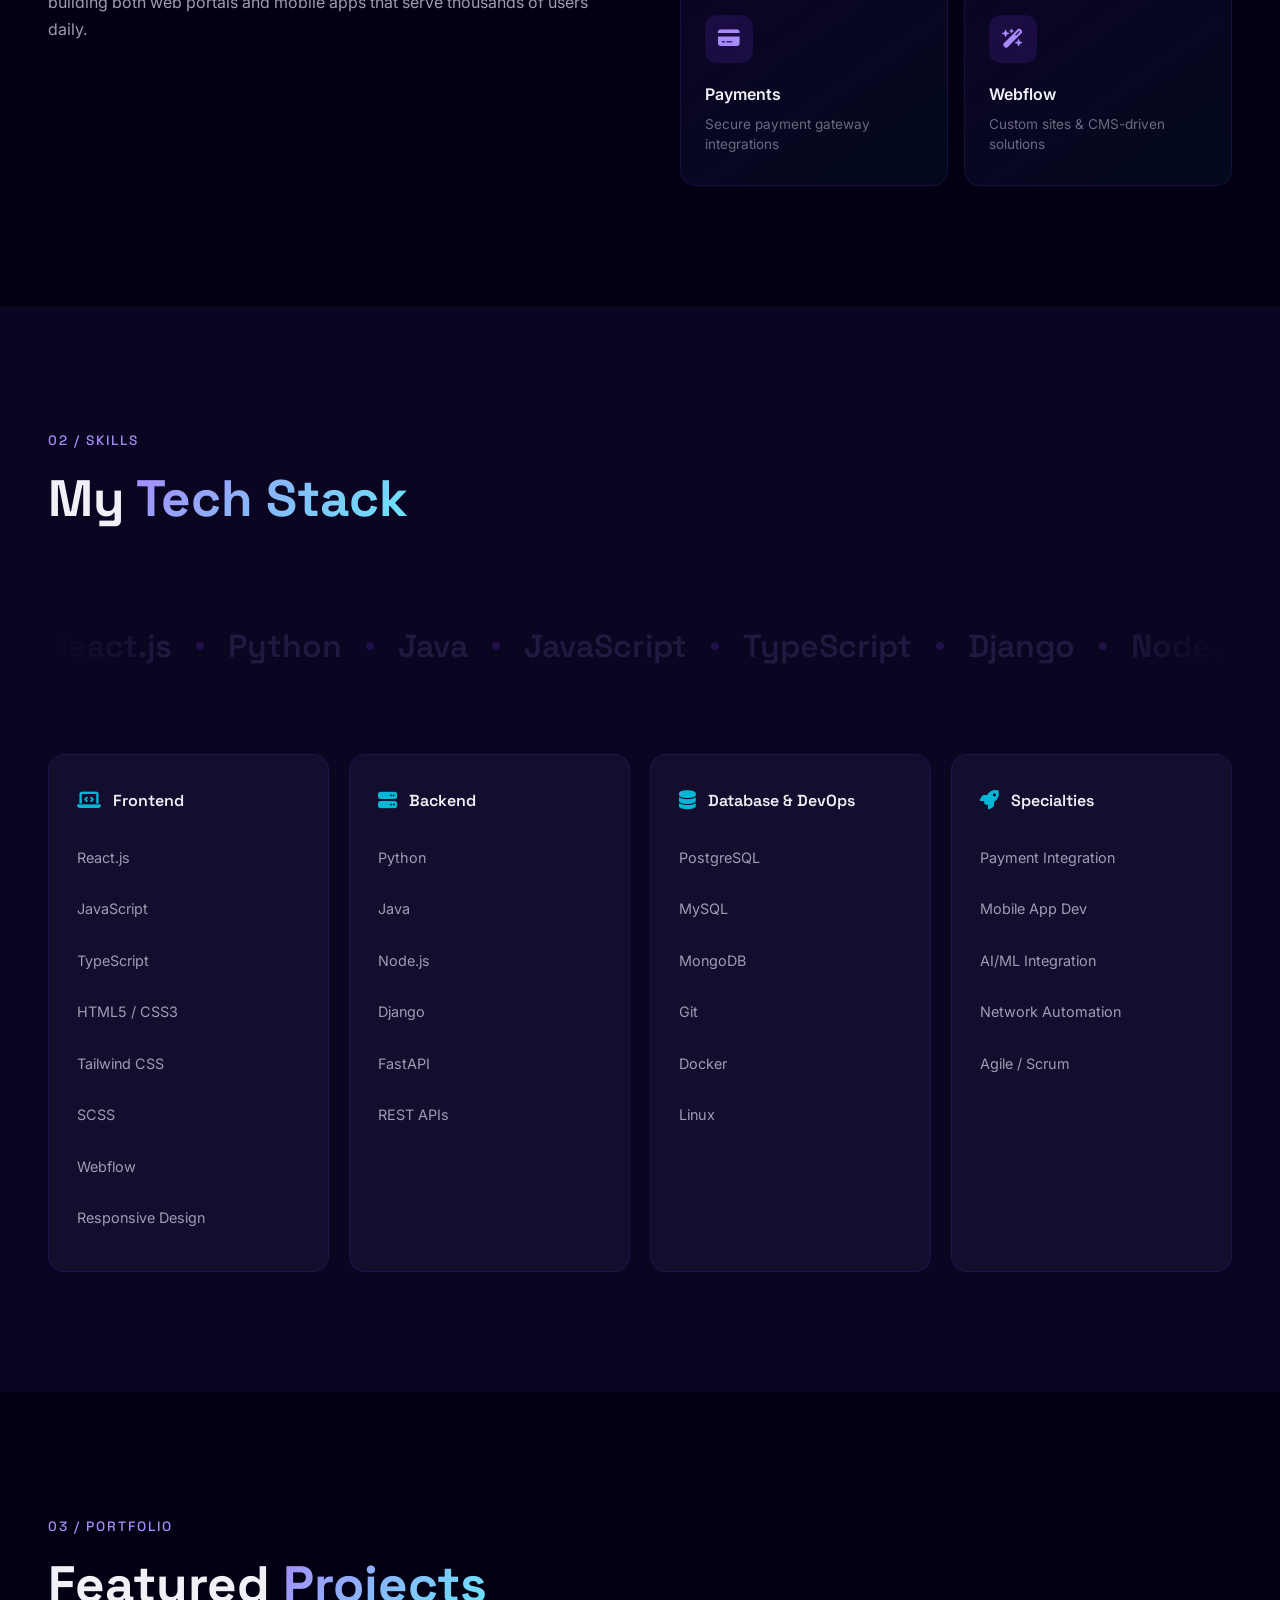
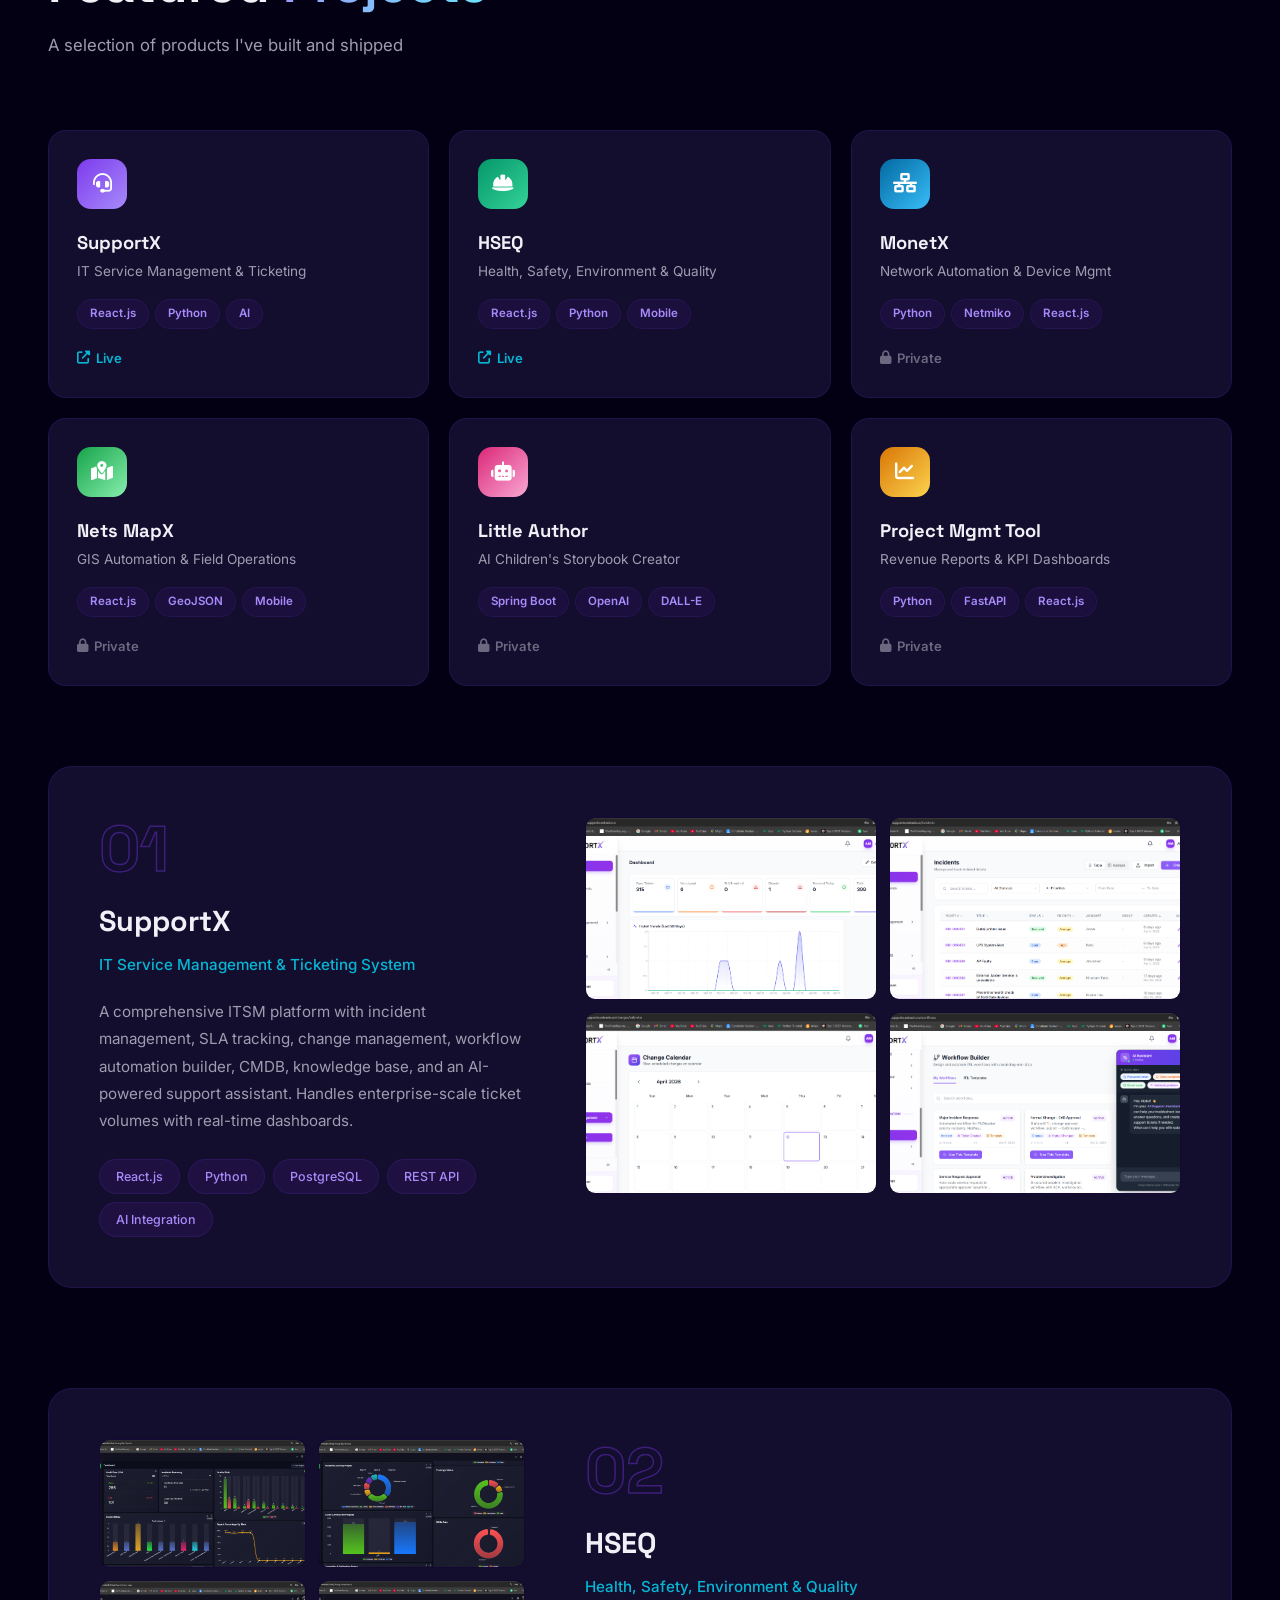
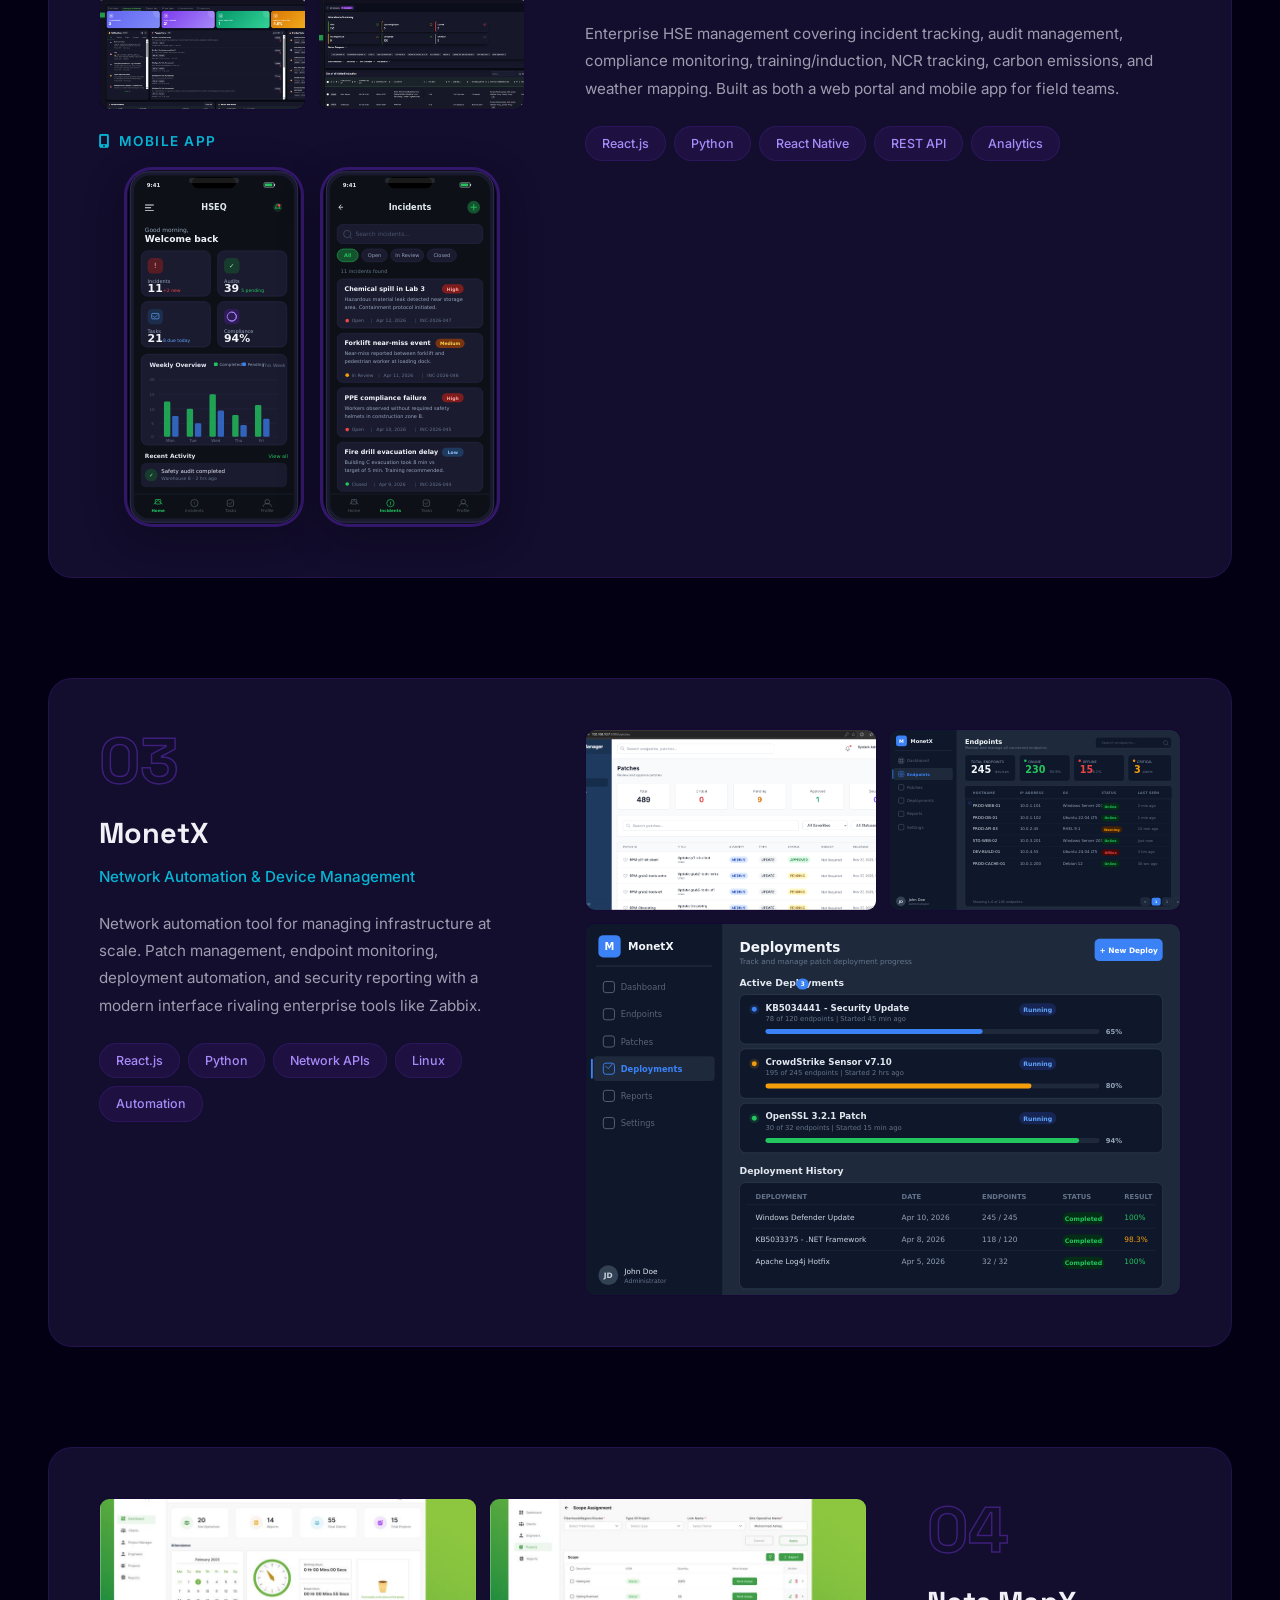
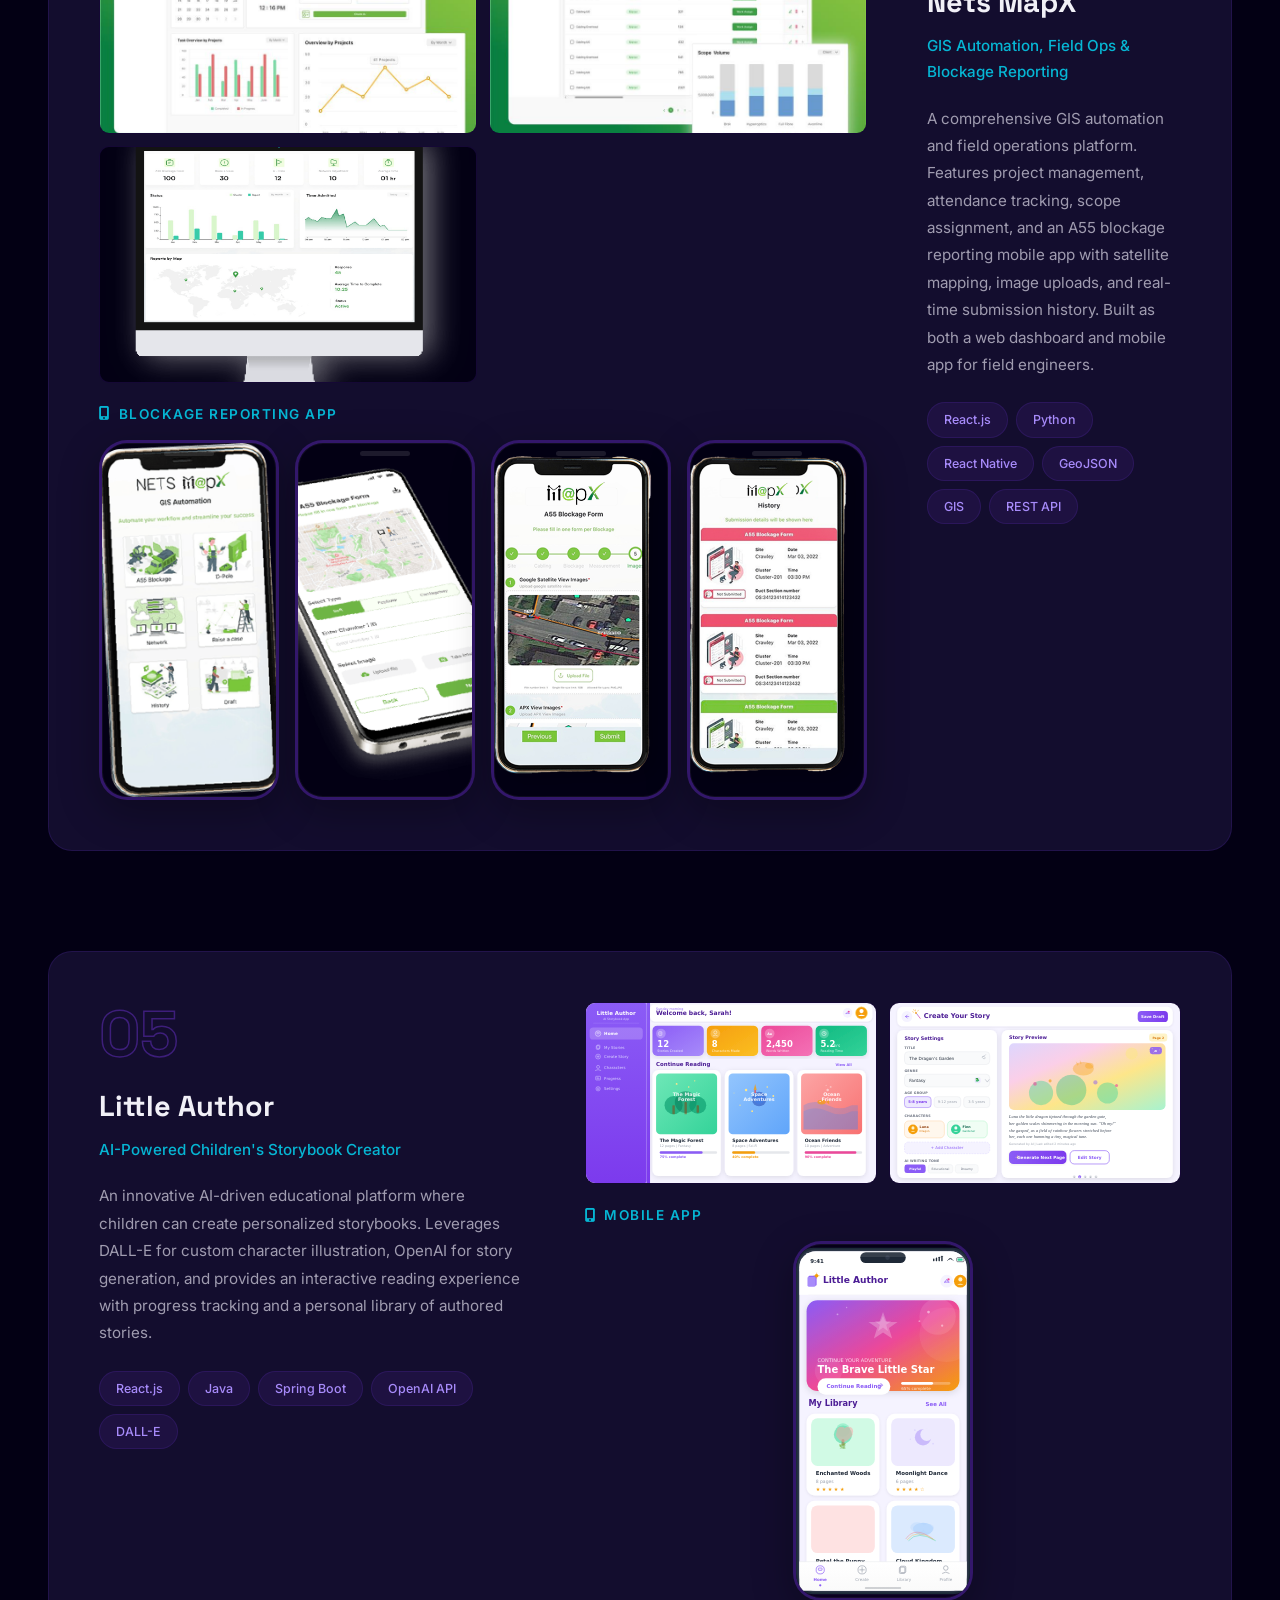
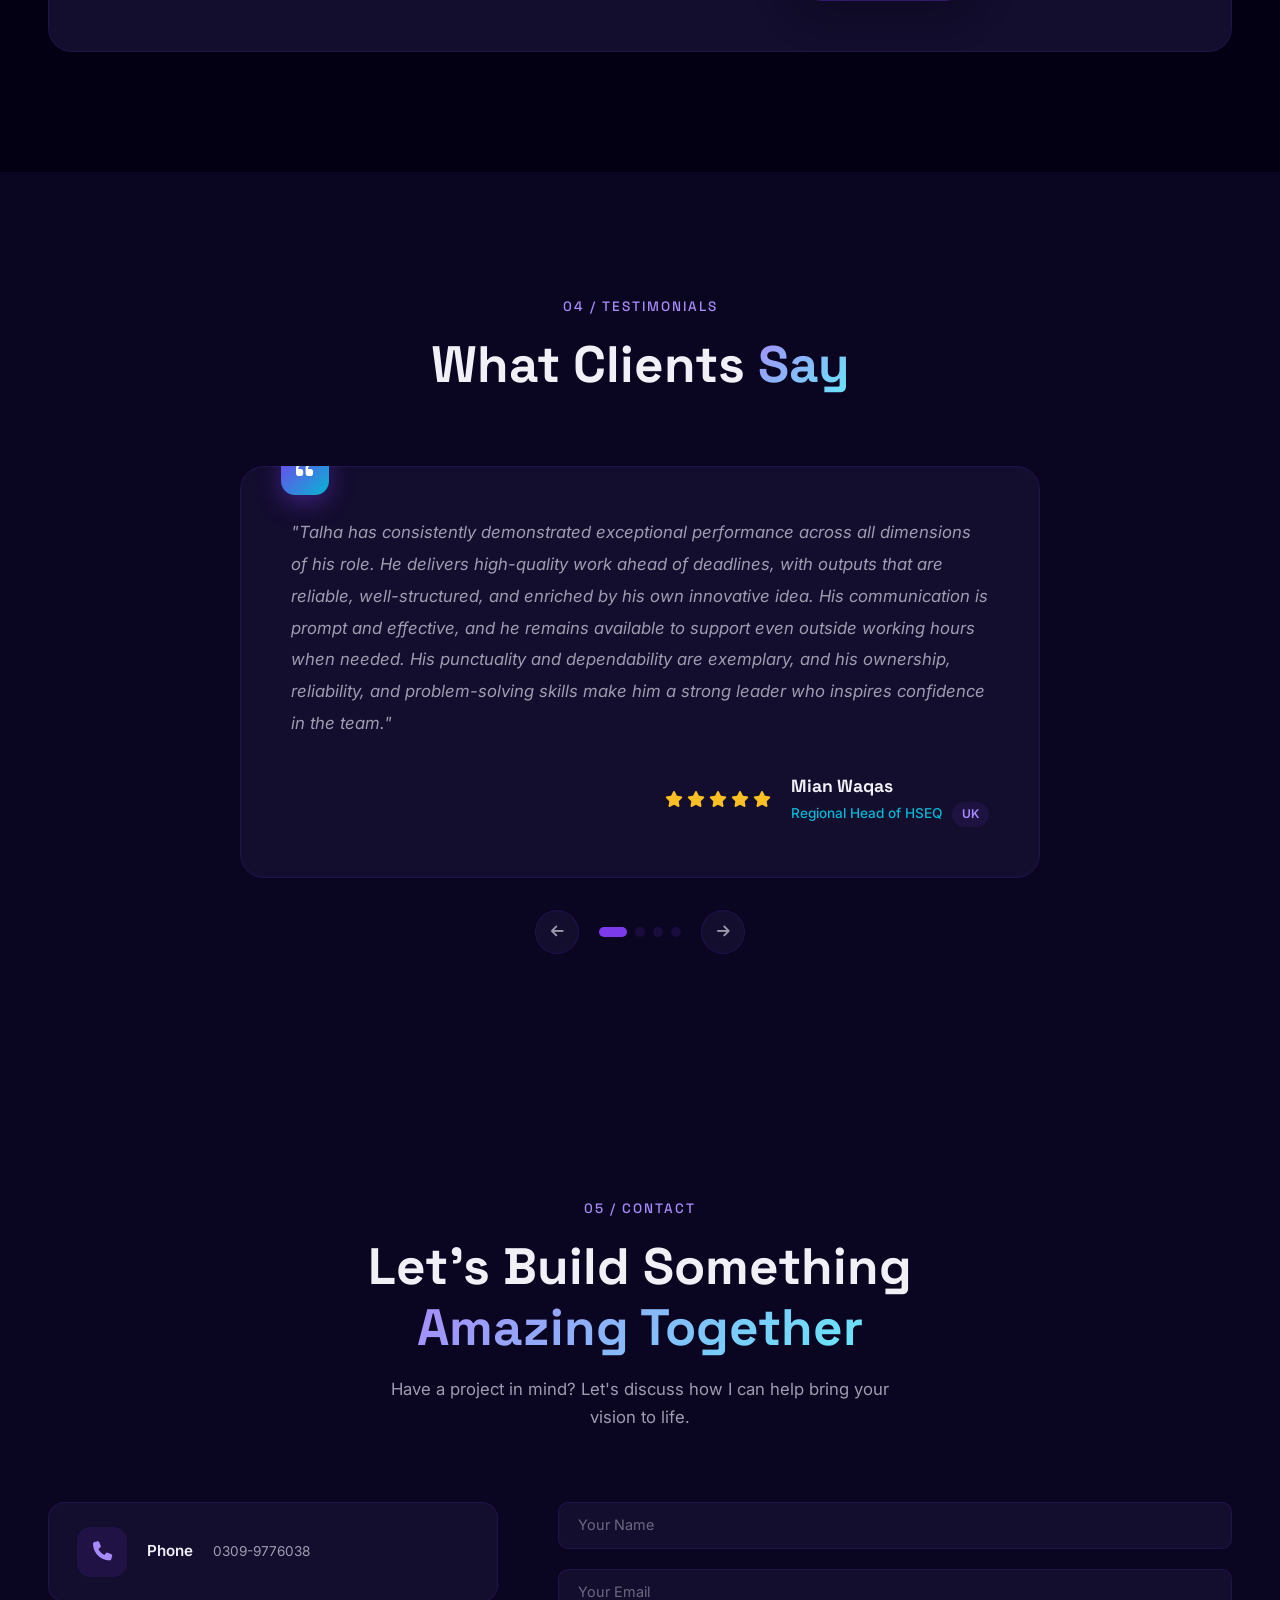
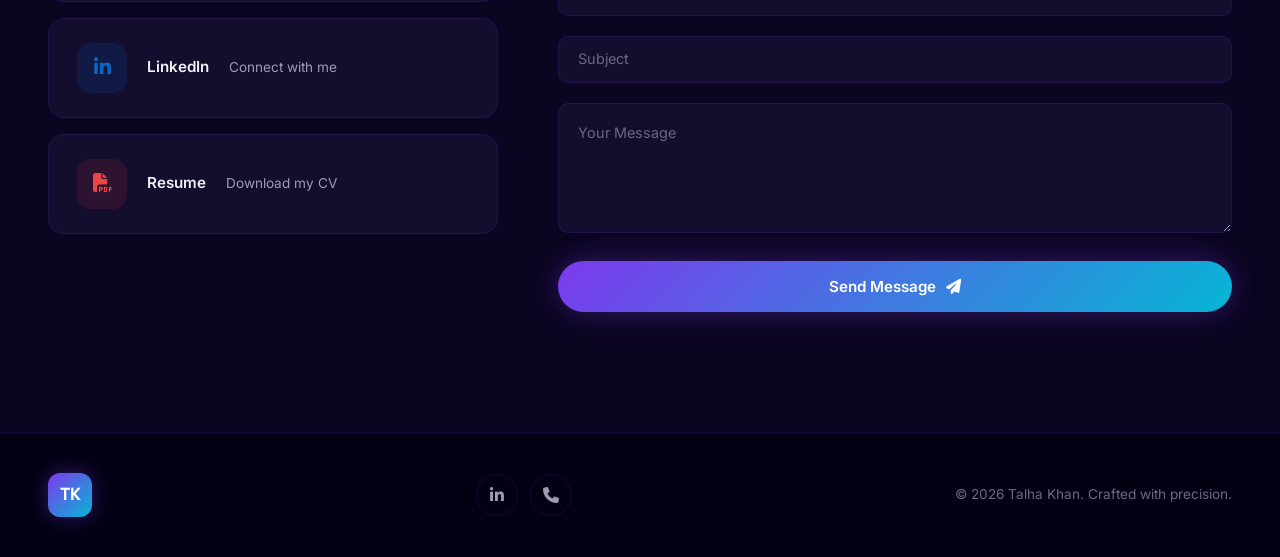
==== commit 10c778d2: "Add projects overview grid with live links" ====
--- a/index.html
+++ b/index.html
@@ -261,6 +261,76 @@
                 <p class="section-subtitle">A selection of products I've built and shipped</p>
             </div>
 
+            <!-- Projects Overview Grid -->
+            <div class="projects-overview">
+                <a href="https://supportx.extravis.com" target="_blank" class="project-overview-card">
+                    <div class="poc-icon" style="background: linear-gradient(135deg, #7C3AED, #A78BFA);"><i class="fas fa-headset"></i></div>
+                    <div class="poc-content">
+                        <h3>SupportX</h3>
+                        <p>IT Service Management & Ticketing</p>
+                    </div>
+                    <div class="poc-tags">
+                        <span>React.js</span><span>Python</span><span>AI</span>
+                    </div>
+                    <div class="poc-link"><i class="fas fa-external-link-alt"></i> Live</div>
+                </a>
+                <a href="https://netsafe24.uk/" target="_blank" class="project-overview-card">
+                    <div class="poc-icon" style="background: linear-gradient(135deg, #059669, #34D399);"><i class="fas fa-hard-hat"></i></div>
+                    <div class="poc-content">
+                        <h3>HSEQ</h3>
+                        <p>Health, Safety, Environment & Quality</p>
+                    </div>
+                    <div class="poc-tags">
+                        <span>React.js</span><span>Python</span><span>Mobile</span>
+                    </div>
+                    <div class="poc-link"><i class="fas fa-external-link-alt"></i> Live</div>
+                </a>
+                <div class="project-overview-card">
+                    <div class="poc-icon" style="background: linear-gradient(135deg, #0369A1, #38BDF8);"><i class="fas fa-network-wired"></i></div>
+                    <div class="poc-content">
+                        <h3>MonetX</h3>
+                        <p>Network Automation & Device Mgmt</p>
+                    </div>
+                    <div class="poc-tags">
+                        <span>Python</span><span>Netmiko</span><span>React.js</span>
+                    </div>
+                    <div class="poc-link poc-private"><i class="fas fa-lock"></i> Private</div>
+                </div>
+                <div class="project-overview-card">
+                    <div class="poc-icon" style="background: linear-gradient(135deg, #16A34A, #86EFAC);"><i class="fas fa-map-marked-alt"></i></div>
+                    <div class="poc-content">
+                        <h3>Nets MapX</h3>
+                        <p>GIS Automation & Field Operations</p>
+                    </div>
+                    <div class="poc-tags">
+                        <span>React.js</span><span>GeoJSON</span><span>Mobile</span>
+                    </div>
+                    <div class="poc-link poc-private"><i class="fas fa-lock"></i> Private</div>
+                </div>
+                <div class="project-overview-card">
+                    <div class="poc-icon" style="background: linear-gradient(135deg, #DB2777, #F9A8D4);"><i class="fas fa-robot"></i></div>
+                    <div class="poc-content">
+                        <h3>Little Author</h3>
+                        <p>AI Children's Storybook Creator</p>
+                    </div>
+                    <div class="poc-tags">
+                        <span>Spring Boot</span><span>OpenAI</span><span>DALL-E</span>
+                    </div>
+                    <div class="poc-link poc-private"><i class="fas fa-lock"></i> Private</div>
+                </div>
+                <div class="project-overview-card">
+                    <div class="poc-icon" style="background: linear-gradient(135deg, #D97706, #FCD34D);"><i class="fas fa-chart-line"></i></div>
+                    <div class="poc-content">
+                        <h3>Project Mgmt Tool</h3>
+                        <p>Revenue Reports & KPI Dashboards</p>
+                    </div>
+                    <div class="poc-tags">
+                        <span>Python</span><span>FastAPI</span><span>React.js</span>
+                    </div>
+                    <div class="poc-link poc-private"><i class="fas fa-lock"></i> Private</div>
+                </div>
+            </div>
+
             <!-- SupportX -->
             <div class="project-showcase">
                 <div class="project-info">
--- a/style.css
+++ b/style.css
@@ -815,6 +815,129 @@
 .skill-list span:last-child { border-bottom: none; }
 .skill-list span:hover { color: var(--primary-light); padding-left: 8px; }
 
+/* ===== Projects Overview Grid ===== */
+.projects-overview {
+    display: grid;
+    grid-template-columns: repeat(3, 1fr);
+    gap: 20px;
+    margin-bottom: 80px;
+}
+
+.project-overview-card {
+    background: var(--surface);
+    border: 1px solid var(--border);
+    border-radius: 18px;
+    padding: 28px;
+    display: flex;
+    flex-direction: column;
+    gap: 18px;
+    transition: all var(--transition);
+    position: relative;
+    overflow: hidden;
+    cursor: default;
+    text-decoration: none;
+    color: inherit;
+}
+
+a.project-overview-card { cursor: pointer; }
+
+.project-overview-card::before {
+    content: '';
+    position: absolute;
+    top: 0;
+    left: 0;
+    right: 0;
+    height: 3px;
+    background: var(--gradient);
+    opacity: 0;
+    transition: opacity var(--transition);
+}
+
+.project-overview-card:hover {
+    border-color: var(--border-hover);
+    transform: translateY(-6px);
+    box-shadow: 0 16px 50px rgba(124, 58, 237, 0.08);
+}
+
+.project-overview-card:hover::before { opacity: 1; }
+
+.poc-icon {
+    width: 50px;
+    height: 50px;
+    border-radius: 14px;
+    display: flex;
+    align-items: center;
+    justify-content: center;
+    color: #fff;
+    font-size: 1.2rem;
+    flex-shrink: 0;
+}
+
+.poc-content h3 {
+    font-family: 'Space Grotesk', sans-serif;
+    font-size: 1.15rem;
+    font-weight: 700;
+    margin-bottom: 4px;
+}
+
+.poc-content p {
+    color: var(--text-muted);
+    font-size: 0.85rem;
+    line-height: 1.4;
+}
+
+.poc-tags {
+    display: flex;
+    flex-wrap: wrap;
+    gap: 6px;
+}
+
+.poc-tags span {
+    background: rgba(124, 58, 237, 0.08);
+    color: var(--primary-light);
+    padding: 4px 12px;
+    border-radius: 50px;
+    font-size: 0.72rem;
+    font-weight: 600;
+    border: 1px solid rgba(124, 58, 237, 0.1);
+}
+
+.poc-link {
+    display: flex;
+    align-items: center;
+    gap: 6px;
+    font-size: 0.82rem;
+    font-weight: 600;
+    color: var(--accent);
+    margin-top: auto;
+    transition: gap var(--transition);
+}
+
+.poc-link.poc-private {
+    color: var(--text-dim);
+}
+
+a.project-overview-card:hover .poc-link {
+    gap: 10px;
+}
+
+/* Light mode overrides */
+[data-theme="light"] .project-overview-card {
+    background: #fff;
+    border-color: rgba(0, 0, 0, 0.06);
+    box-shadow: 0 1px 3px rgba(0, 0, 0, 0.04);
+}
+
+[data-theme="light"] .project-overview-card:hover {
+    box-shadow: 0 12px 40px rgba(79, 70, 229, 0.06), 0 4px 12px rgba(0, 0, 0, 0.04);
+}
+
+[data-theme="light"] .poc-tags span {
+    background: rgba(79, 70, 229, 0.06);
+    border-color: rgba(79, 70, 229, 0.08);
+    color: var(--primary);
+}
+
 /* ===== Projects ===== */
 .project-showcase {
     display: grid;
@@ -1985,6 +2108,7 @@
     .float-badge { width: 40px; height: 40px; font-size: 1.1rem; border-radius: 12px; }
 
     .skills-grid { grid-template-columns: repeat(2, 1fr); }
+    .projects-overview { grid-template-columns: repeat(2, 1fr); }
     .project-showcase,
     .project-showcase.reverse {
         grid-template-columns: 1fr;
@@ -2046,6 +2170,7 @@
     .hero-buttons { flex-direction: column; }
     .btn { justify-content: center; }
     .skills-grid { grid-template-columns: 1fr; }
+    .projects-overview { grid-template-columns: 1fr; }
     .about-cards { grid-template-columns: 1fr; }
     .project-showcase { padding: 24px; }
     .contact-cards { flex-direction: column; }
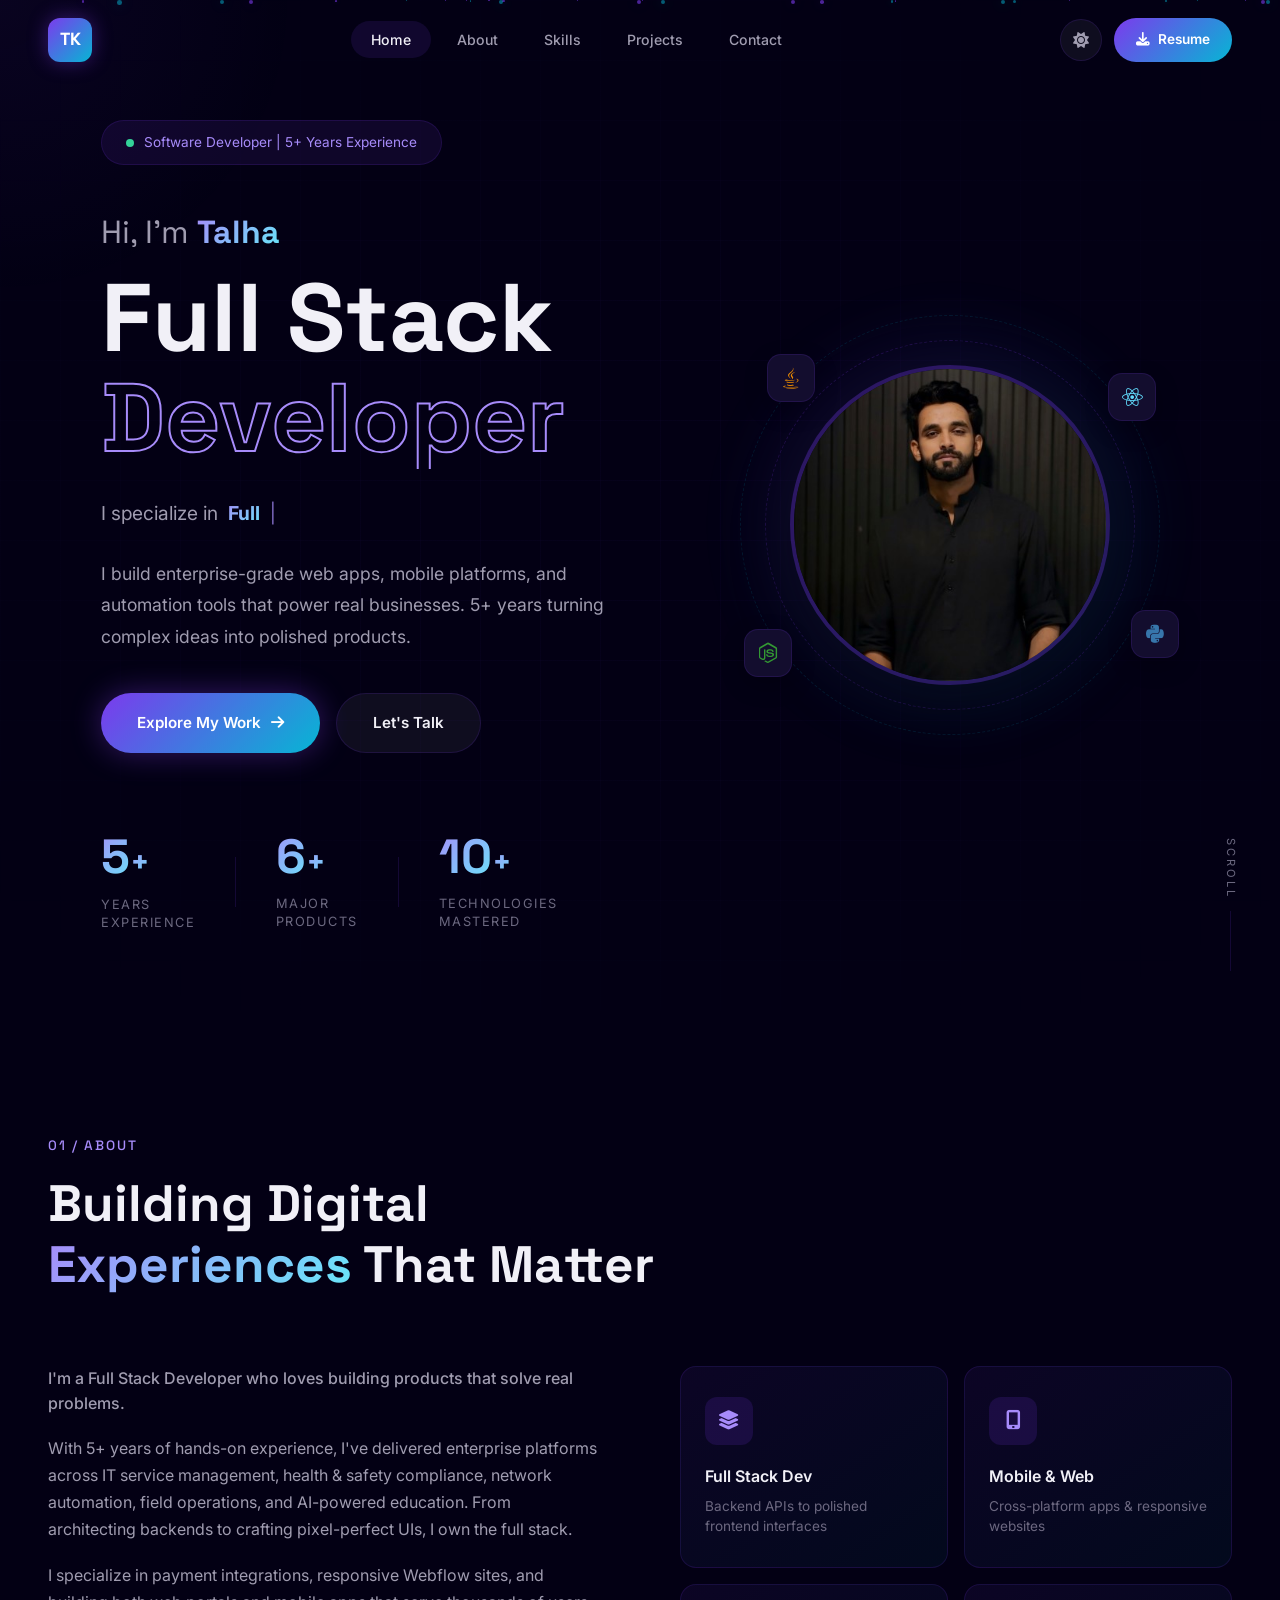
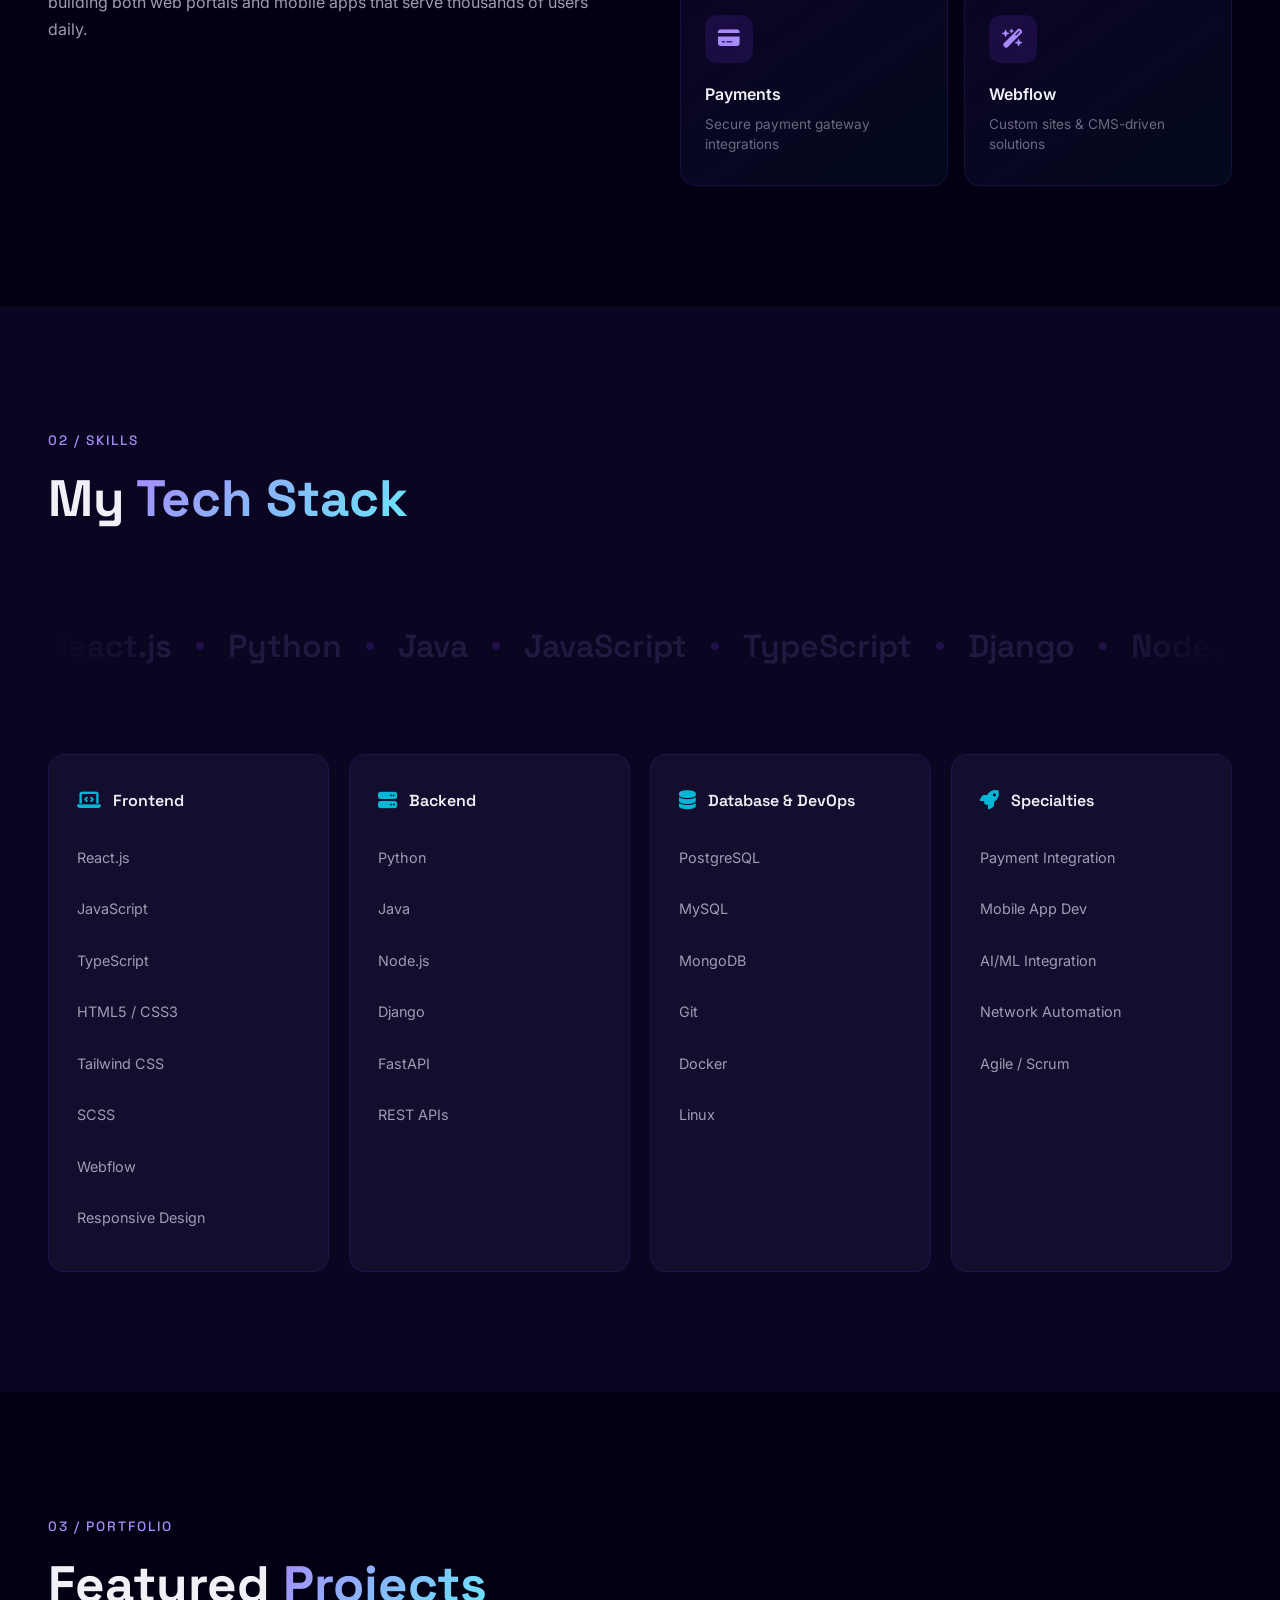
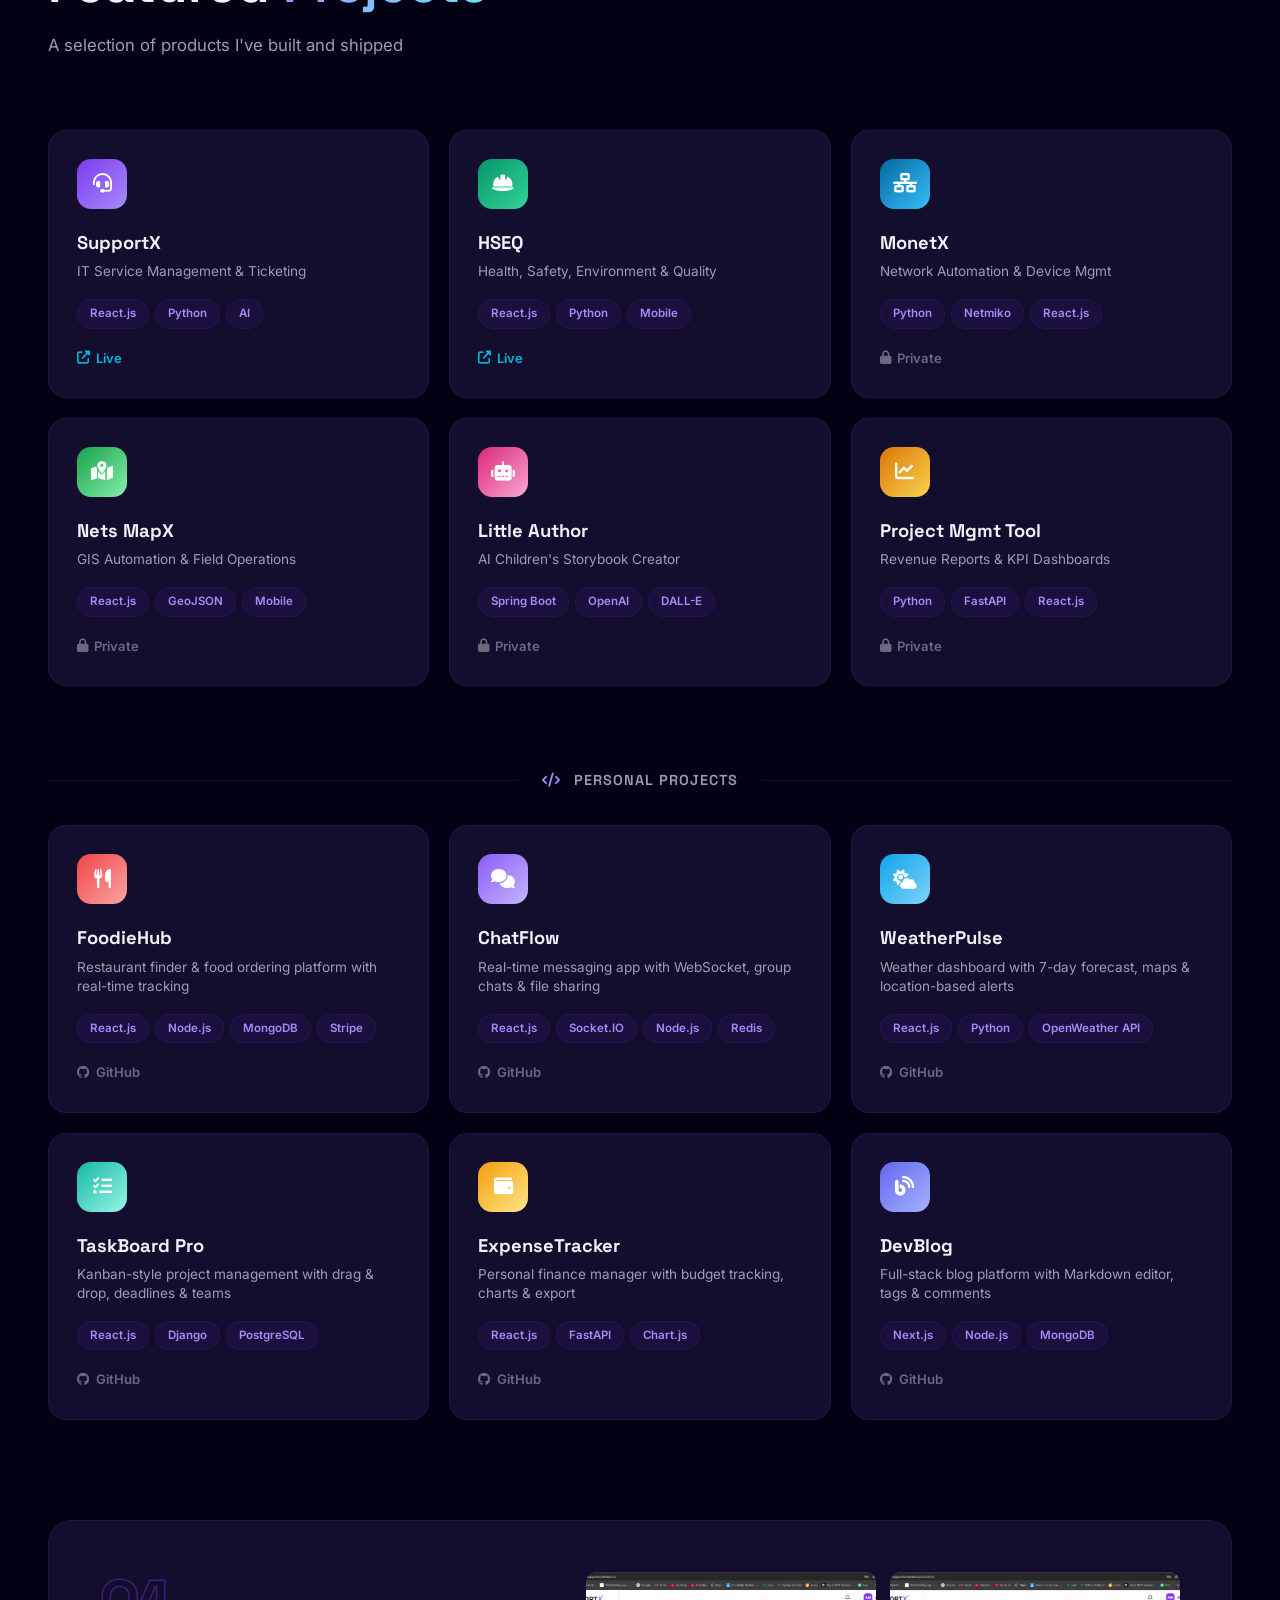
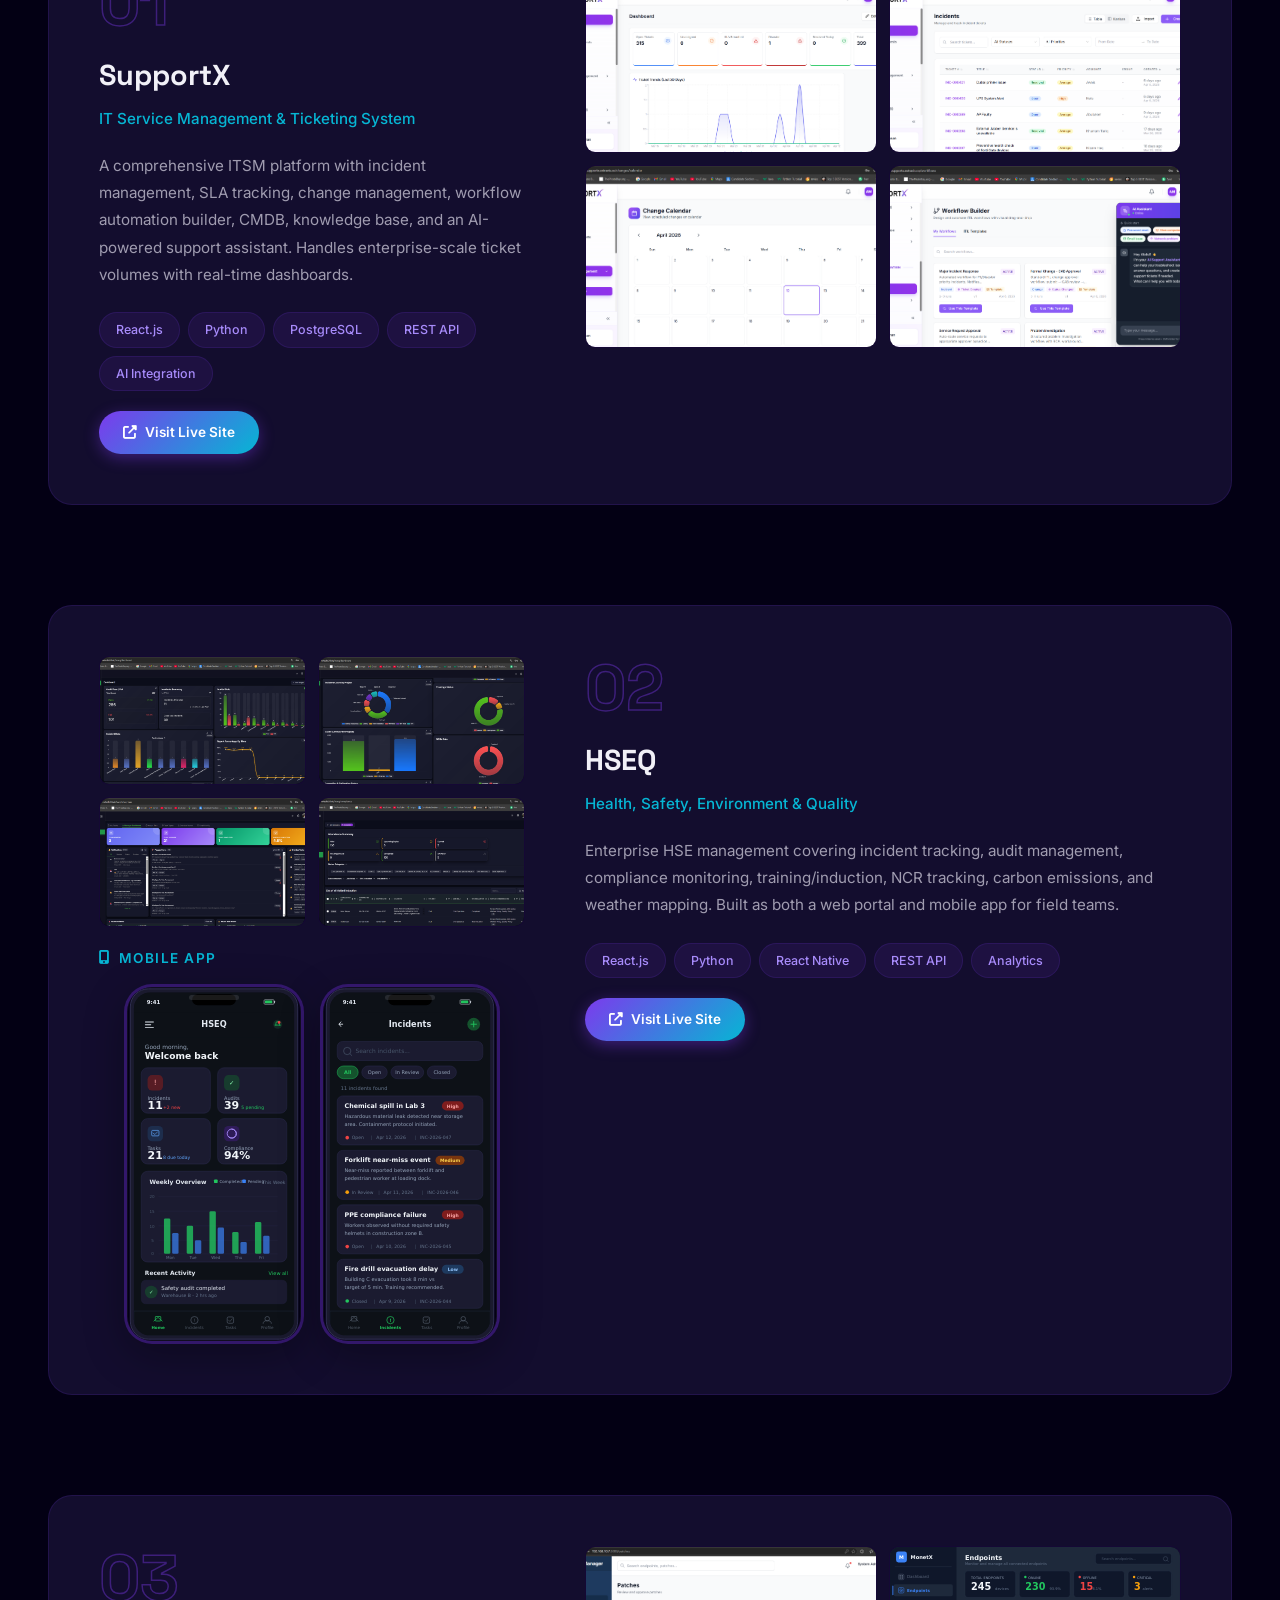
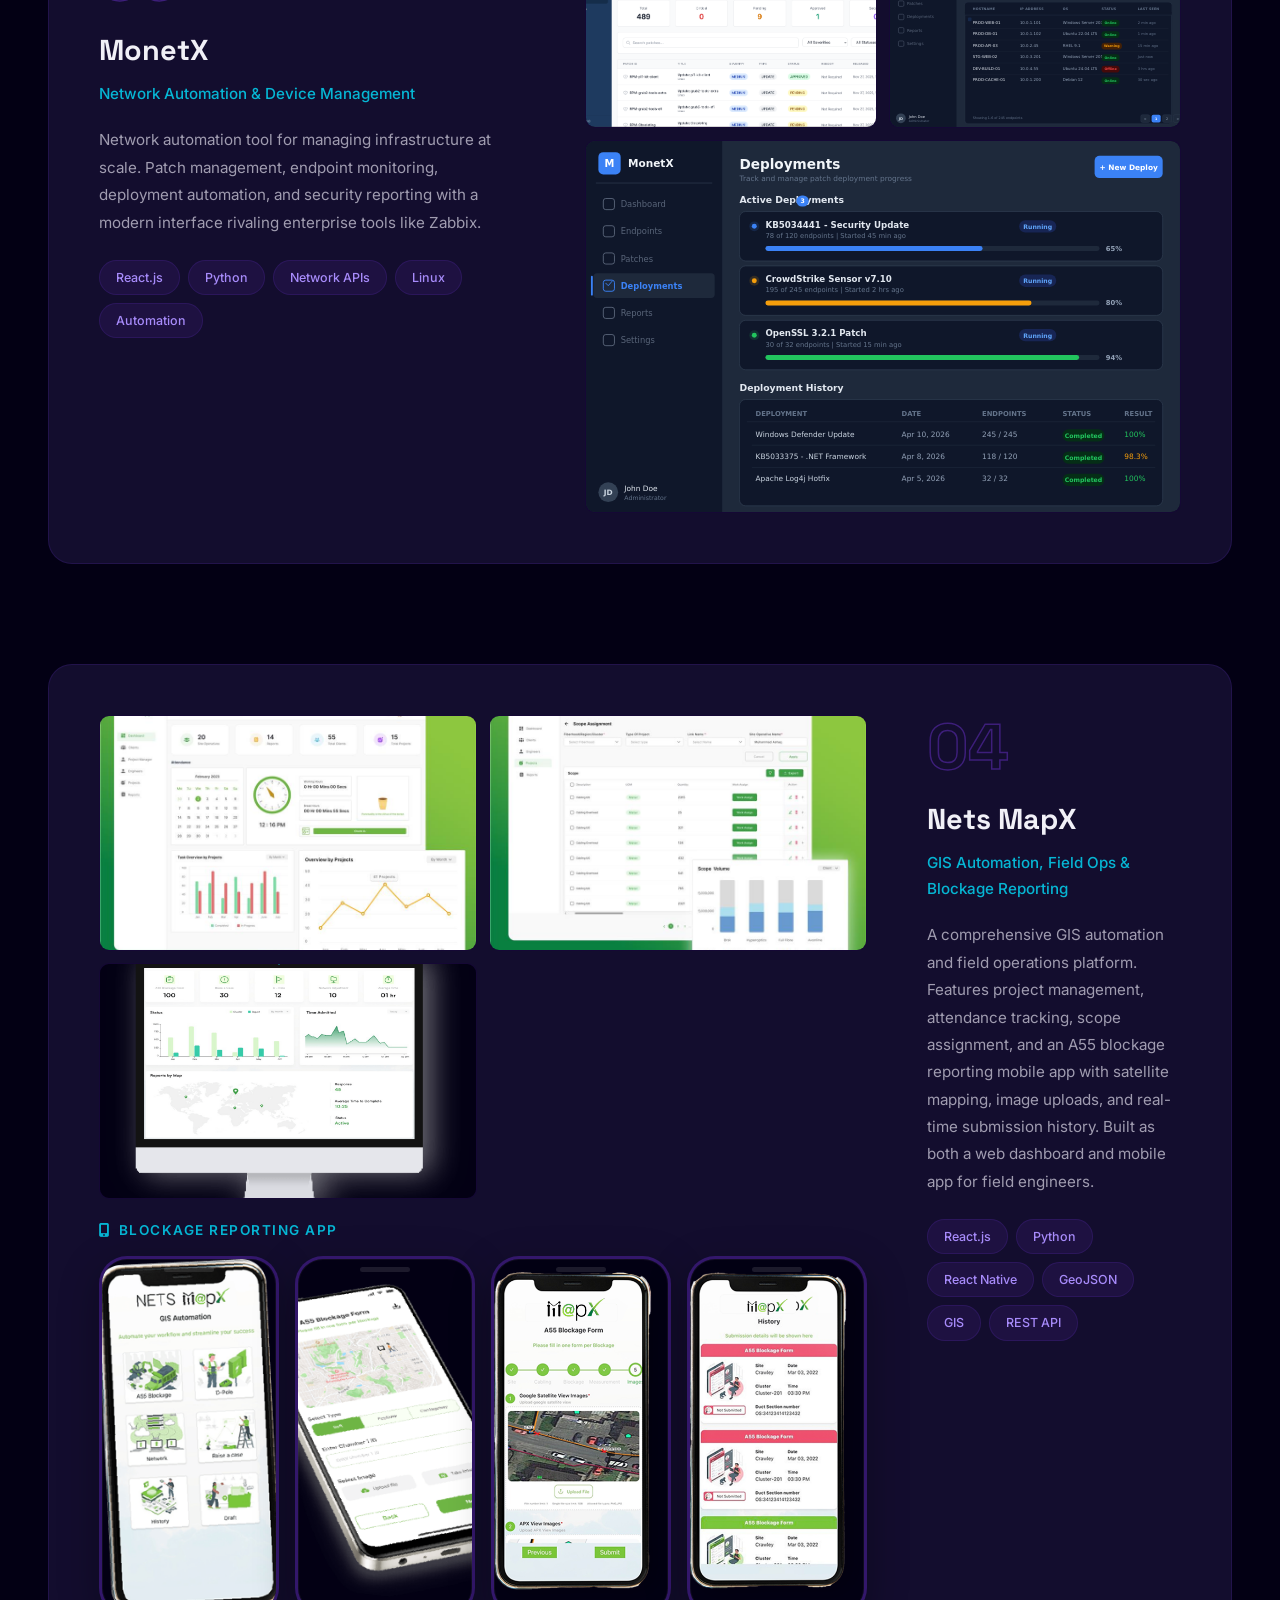
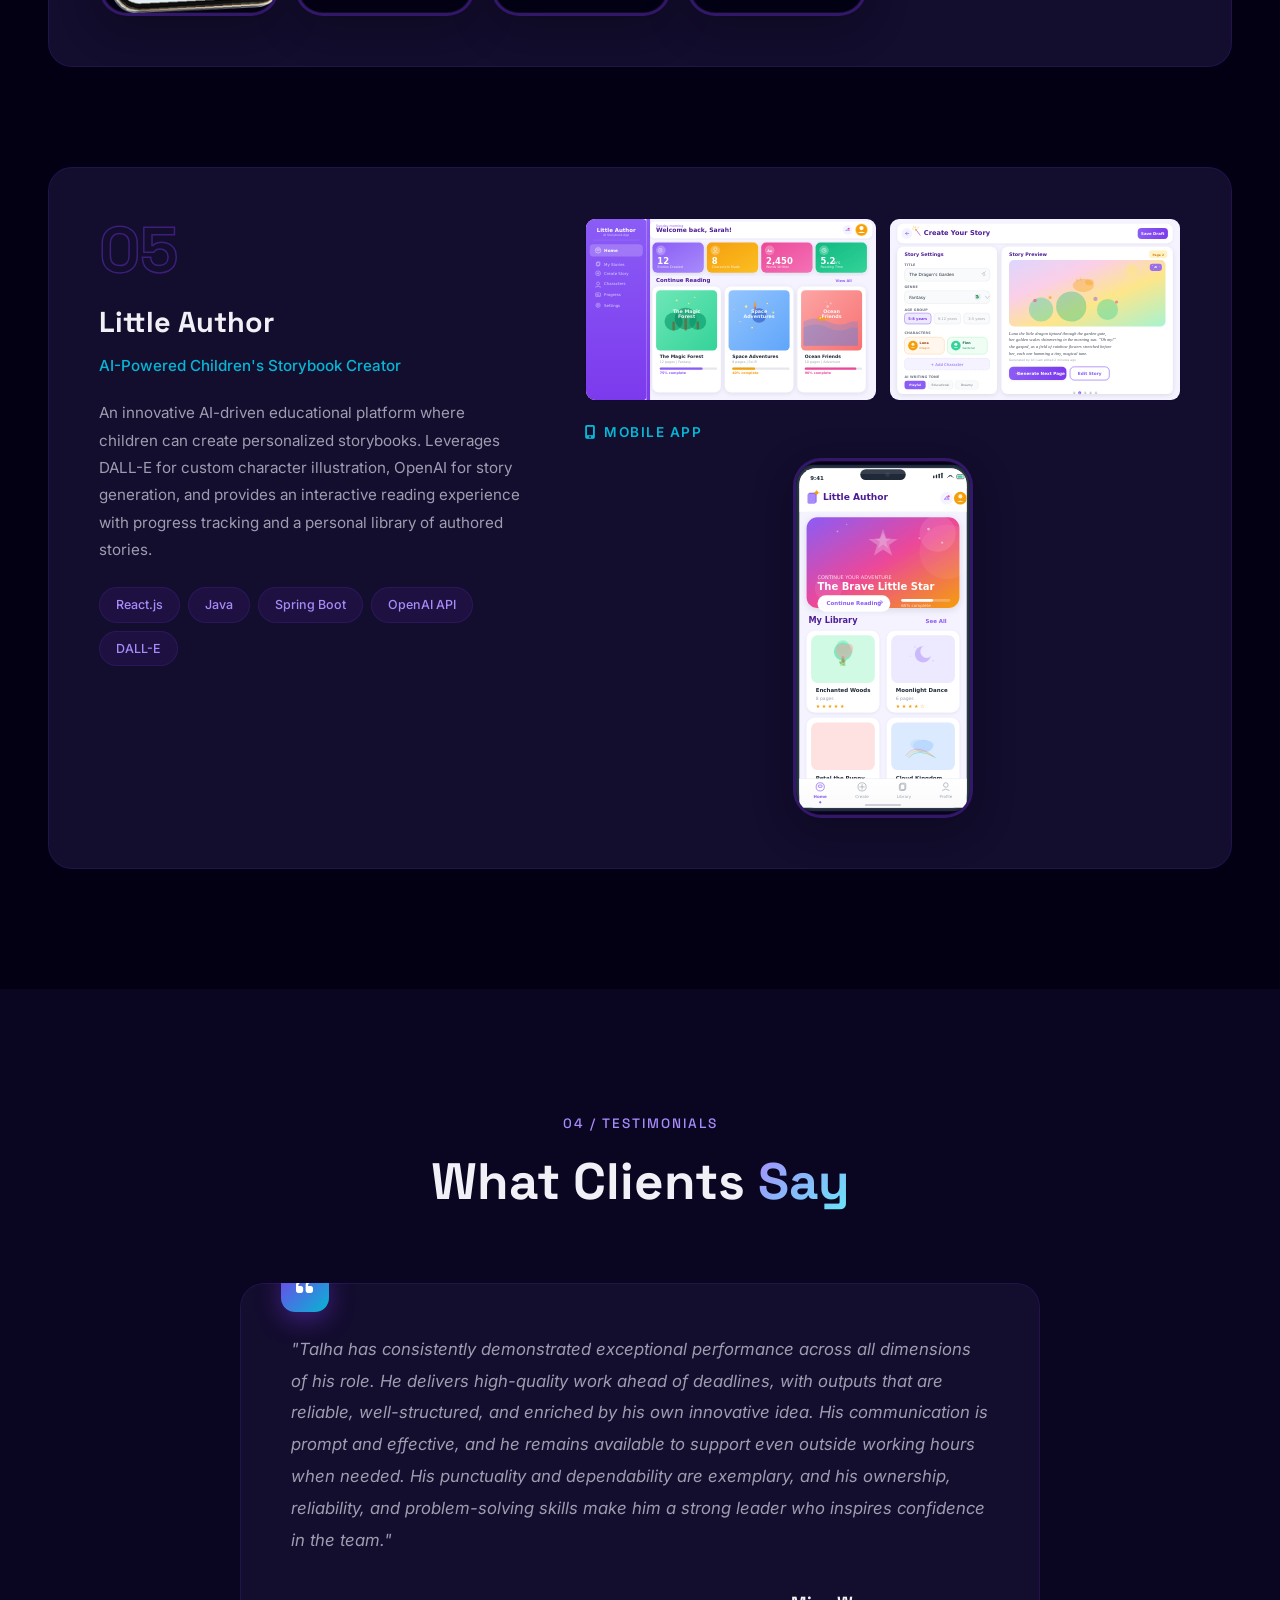
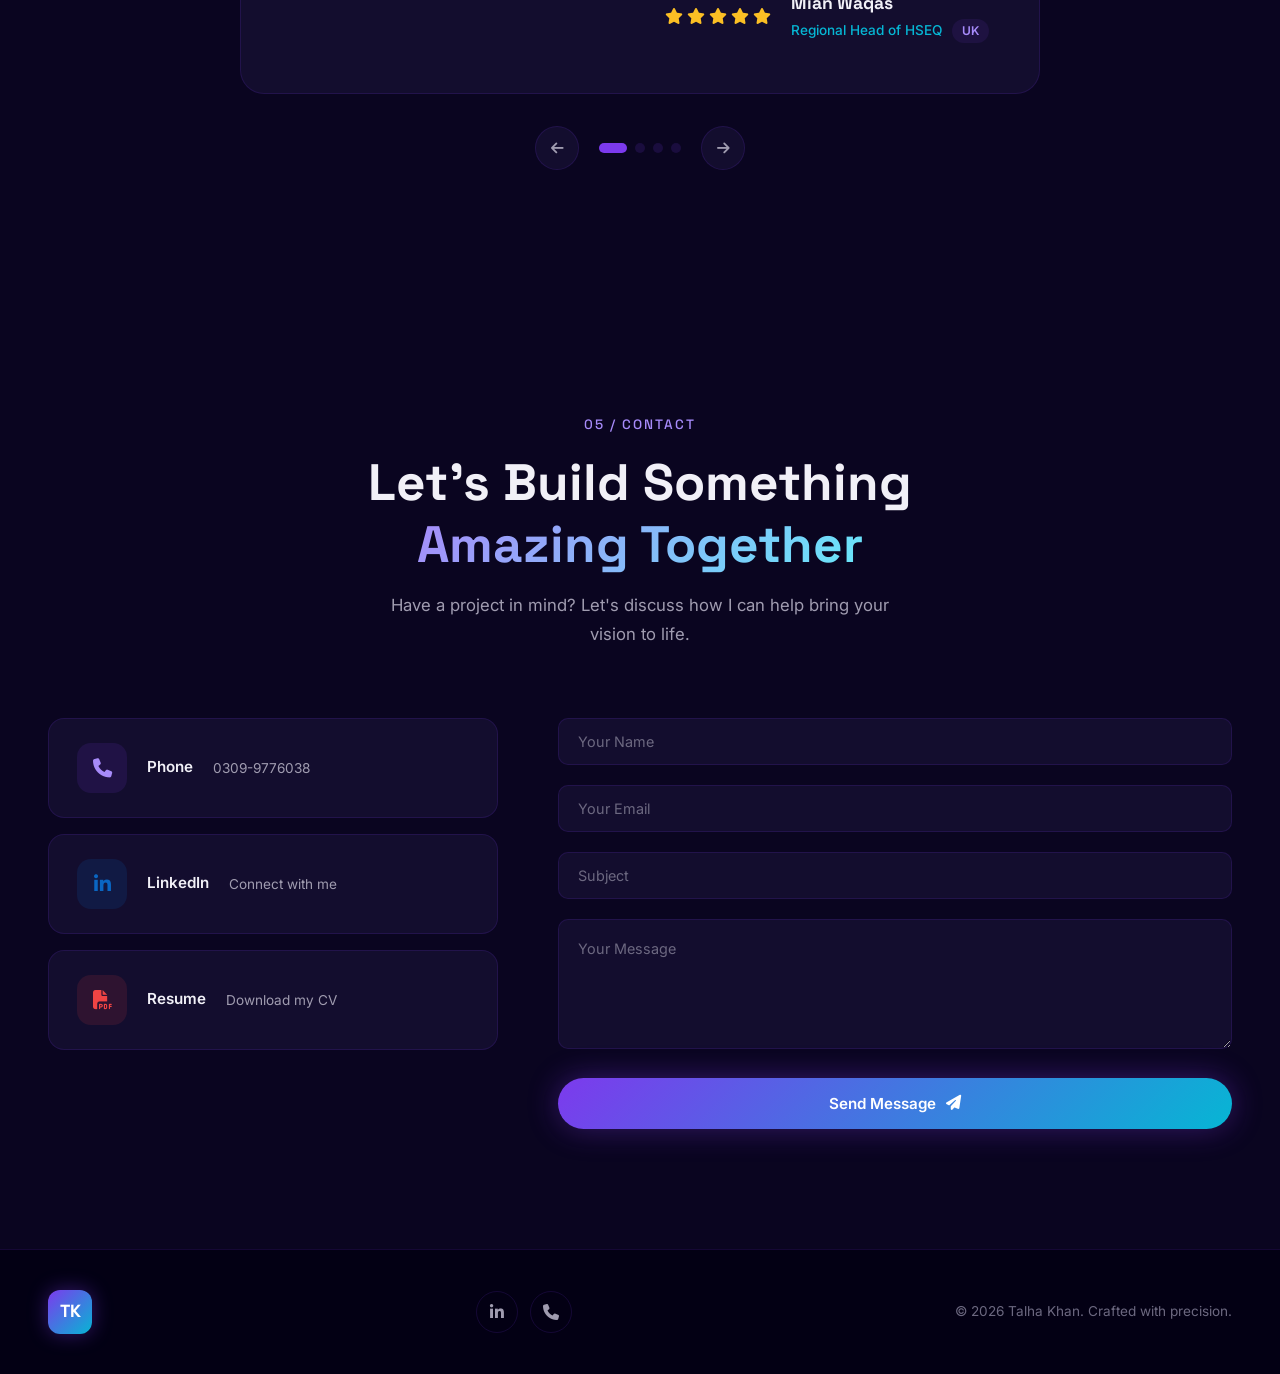
==== commit e0bfbcc8: "Update to 5+ years exp, add personal projects, add live links to showcases" ====
--- a/index.html
+++ b/index.html
@@ -47,7 +47,7 @@
         <div class="container hero-split">
             <div class="hero-content">
                 <div class="hero-badge">
-                    <span class="badge-dot"></span> Software Developer | 3+ Years Experience
+                    <span class="badge-dot"></span> Software Developer | 5+ Years Experience
                 </div>
                 <h1 class="hero-name">
                     <span class="line line-1">Hi, I'm <span class="highlight">Talha</span></span>
@@ -59,7 +59,7 @@
                     <span class="role-text" id="roleText"></span>
                     <span class="typing-cursor">|</span>
                 </div>
-                <p class="hero-desc">I build enterprise-grade web apps, mobile platforms, and automation tools that power real businesses. 3+ years turning complex ideas into polished products.</p>
+                <p class="hero-desc">I build enterprise-grade web apps, mobile platforms, and automation tools that power real businesses. 5+ years turning complex ideas into polished products.</p>
                 <div class="hero-buttons">
                     <a href="#projects" class="btn btn-primary">
                         <span>Explore My Work</span>
@@ -71,7 +71,7 @@
                 </div>
                 <div class="hero-stats">
                     <div class="stat">
-                        <span class="stat-number" data-count="3">0</span><span class="stat-plus">+</span>
+                        <span class="stat-number" data-count="5">0</span><span class="stat-plus">+</span>
                         <span class="stat-label">Years<br>Experience</span>
                     </div>
                     <div class="stat-divider"></div>
@@ -116,7 +116,7 @@
             <div class="about-grid">
                 <div class="about-text">
                     <p class="about-lead">I'm a Full Stack Developer who loves building products that solve real problems.</p>
-                    <p>With 3+ years of hands-on experience, I've delivered enterprise platforms across IT service management, health & safety compliance, network automation, field operations, and AI-powered education. From architecting backends to crafting pixel-perfect UIs, I own the full stack.</p>
+                    <p>With 5+ years of hands-on experience, I've delivered enterprise platforms across IT service management, health & safety compliance, network automation, field operations, and AI-powered education. From architecting backends to crafting pixel-perfect UIs, I own the full stack.</p>
                     <p>I specialize in payment integrations, responsive Webflow sites, and building both web portals and mobile apps that serve thousands of users daily.</p>
                 </div>
                 <div class="about-cards">
@@ -331,6 +331,79 @@
                 </div>
             </div>
 
+            <!-- Personal Projects Label -->
+            <div class="personal-projects-divider">
+                <span><i class="fas fa-code"></i> Personal Projects</span>
+            </div>
+            <div class="projects-overview personal">
+                <div class="project-overview-card">
+                    <div class="poc-icon" style="background: linear-gradient(135deg, #EF4444, #FCA5A5);"><i class="fas fa-utensils"></i></div>
+                    <div class="poc-content">
+                        <h3>FoodieHub</h3>
+                        <p>Restaurant finder & food ordering platform with real-time tracking</p>
+                    </div>
+                    <div class="poc-tags">
+                        <span>React.js</span><span>Node.js</span><span>MongoDB</span><span>Stripe</span>
+                    </div>
+                    <div class="poc-link poc-private"><i class="fab fa-github"></i> GitHub</div>
+                </div>
+                <div class="project-overview-card">
+                    <div class="poc-icon" style="background: linear-gradient(135deg, #8B5CF6, #C4B5FD);"><i class="fas fa-comments"></i></div>
+                    <div class="poc-content">
+                        <h3>ChatFlow</h3>
+                        <p>Real-time messaging app with WebSocket, group chats & file sharing</p>
+                    </div>
+                    <div class="poc-tags">
+                        <span>React.js</span><span>Socket.IO</span><span>Node.js</span><span>Redis</span>
+                    </div>
+                    <div class="poc-link poc-private"><i class="fab fa-github"></i> GitHub</div>
+                </div>
+                <div class="project-overview-card">
+                    <div class="poc-icon" style="background: linear-gradient(135deg, #0EA5E9, #7DD3FC);"><i class="fas fa-cloud-sun"></i></div>
+                    <div class="poc-content">
+                        <h3>WeatherPulse</h3>
+                        <p>Weather dashboard with 7-day forecast, maps & location-based alerts</p>
+                    </div>
+                    <div class="poc-tags">
+                        <span>React.js</span><span>Python</span><span>OpenWeather API</span>
+                    </div>
+                    <div class="poc-link poc-private"><i class="fab fa-github"></i> GitHub</div>
+                </div>
+                <div class="project-overview-card">
+                    <div class="poc-icon" style="background: linear-gradient(135deg, #14B8A6, #99F6E4);"><i class="fas fa-tasks"></i></div>
+                    <div class="poc-content">
+                        <h3>TaskBoard Pro</h3>
+                        <p>Kanban-style project management with drag & drop, deadlines & teams</p>
+                    </div>
+                    <div class="poc-tags">
+                        <span>React.js</span><span>Django</span><span>PostgreSQL</span>
+                    </div>
+                    <div class="poc-link poc-private"><i class="fab fa-github"></i> GitHub</div>
+                </div>
+                <div class="project-overview-card">
+                    <div class="poc-icon" style="background: linear-gradient(135deg, #F59E0B, #FDE68A);"><i class="fas fa-wallet"></i></div>
+                    <div class="poc-content">
+                        <h3>ExpenseTracker</h3>
+                        <p>Personal finance manager with budget tracking, charts & export</p>
+                    </div>
+                    <div class="poc-tags">
+                        <span>React.js</span><span>FastAPI</span><span>Chart.js</span>
+                    </div>
+                    <div class="poc-link poc-private"><i class="fab fa-github"></i> GitHub</div>
+                </div>
+                <div class="project-overview-card">
+                    <div class="poc-icon" style="background: linear-gradient(135deg, #6366F1, #A5B4FC);"><i class="fas fa-blog"></i></div>
+                    <div class="poc-content">
+                        <h3>DevBlog</h3>
+                        <p>Full-stack blog platform with Markdown editor, tags & comments</p>
+                    </div>
+                    <div class="poc-tags">
+                        <span>Next.js</span><span>Node.js</span><span>MongoDB</span>
+                    </div>
+                    <div class="poc-link poc-private"><i class="fab fa-github"></i> GitHub</div>
+                </div>
+            </div>
+
             <!-- SupportX -->
             <div class="project-showcase">
                 <div class="project-info">
@@ -341,6 +414,7 @@
                     <div class="project-tech">
                         <span>React.js</span><span>Python</span><span>PostgreSQL</span><span>REST API</span><span>AI Integration</span>
                     </div>
+                    <a href="https://supportx.extravis.com" target="_blank" class="project-live-link"><i class="fas fa-external-link-alt"></i> Visit Live Site</a>
                 </div>
                 <div class="project-images">
                     <div class="project-gallery">
@@ -374,6 +448,7 @@
                     <div class="project-tech">
                         <span>React.js</span><span>Python</span><span>React Native</span><span>REST API</span><span>Analytics</span>
                     </div>
+                    <a href="https://netsafe24.uk/" target="_blank" class="project-live-link"><i class="fas fa-external-link-alt"></i> Visit Live Site</a>
                 </div>
                 <div class="project-images">
                     <div class="project-gallery">
--- a/style.css
+++ b/style.css
@@ -938,6 +938,71 @@
     color: var(--primary);
 }
 
+/* Personal projects divider */
+.personal-projects-divider {
+    text-align: center;
+    margin-bottom: 32px;
+    position: relative;
+}
+
+.personal-projects-divider::before {
+    content: '';
+    position: absolute;
+    top: 50%;
+    left: 0;
+    right: 0;
+    height: 1px;
+    background: var(--border);
+}
+
+.personal-projects-divider span {
+    position: relative;
+    background: var(--bg);
+    padding: 0 24px;
+    font-family: 'Space Grotesk', sans-serif;
+    font-size: 0.9rem;
+    font-weight: 600;
+    color: var(--text-muted);
+    letter-spacing: 1px;
+    text-transform: uppercase;
+}
+
+.personal-projects-divider span i {
+    color: var(--primary-light);
+    margin-right: 8px;
+}
+
+[data-theme="light"] .personal-projects-divider span {
+    background: var(--bg);
+}
+
+.projects-overview.personal {
+    margin-bottom: 100px;
+}
+
+/* Project live link button */
+.project-live-link {
+    display: inline-flex;
+    align-items: center;
+    gap: 8px;
+    margin-top: 20px;
+    padding: 10px 24px;
+    background: var(--gradient);
+    color: #fff;
+    border-radius: 50px;
+    font-size: 0.85rem;
+    font-weight: 600;
+    transition: all var(--transition);
+    box-shadow: 0 4px 15px var(--primary-glow);
+}
+
+.project-live-link:hover {
+    transform: translateY(-2px);
+    box-shadow: 0 6px 25px var(--primary-glow);
+    color: #fff;
+    gap: 12px;
+}
+
 /* ===== Projects ===== */
 .project-showcase {
     display: grid;
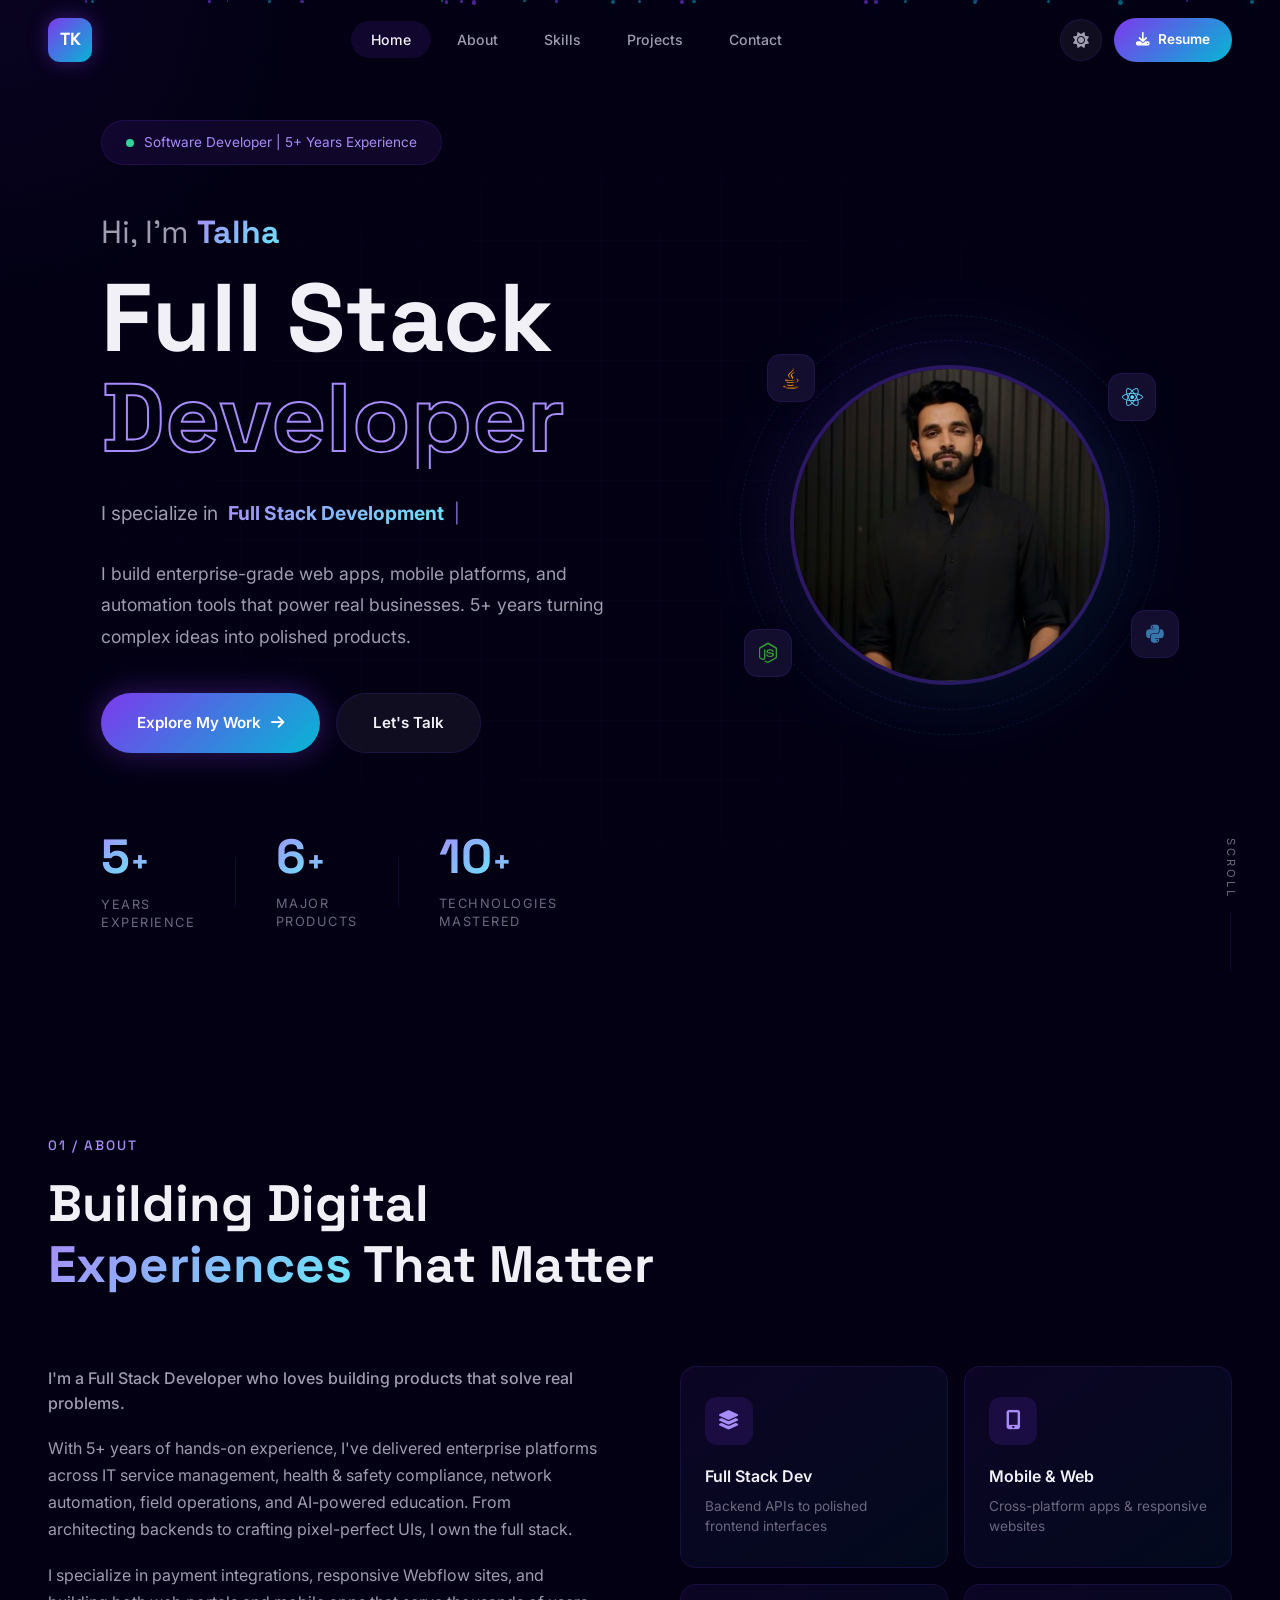
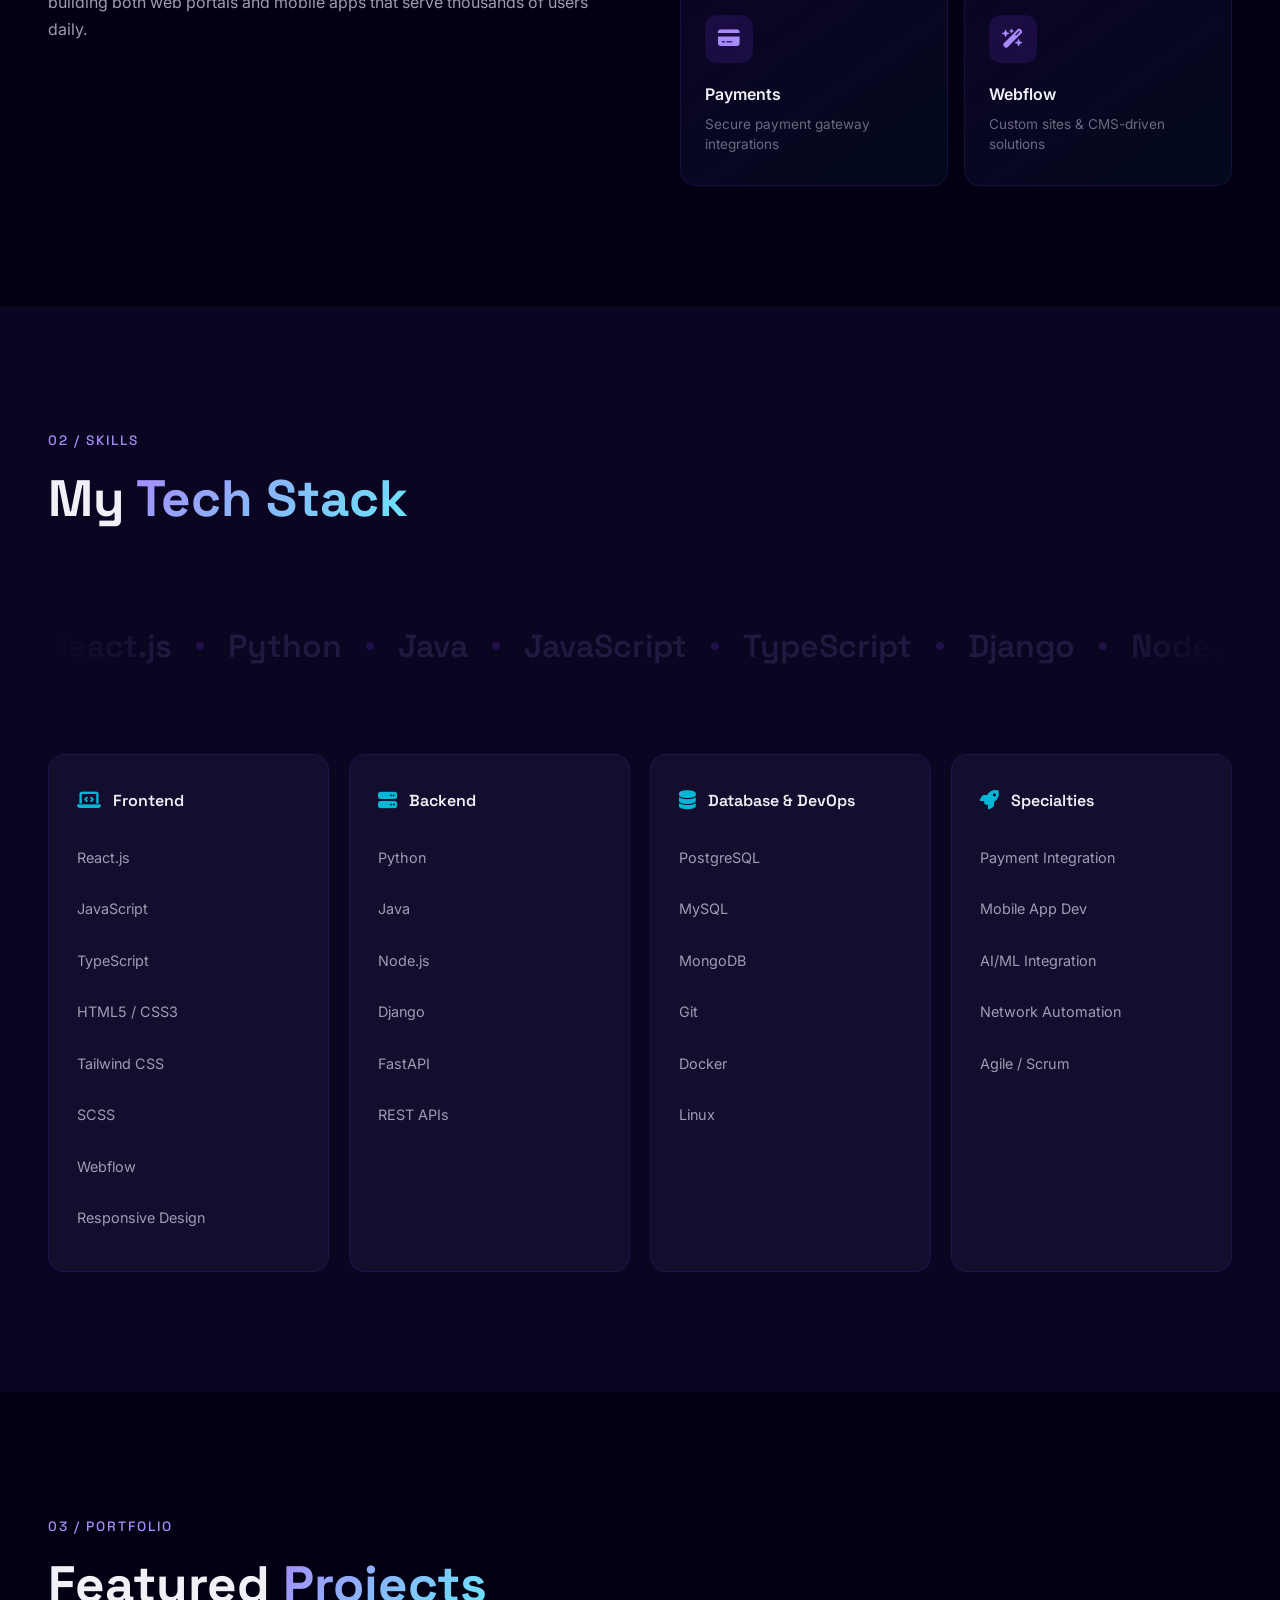
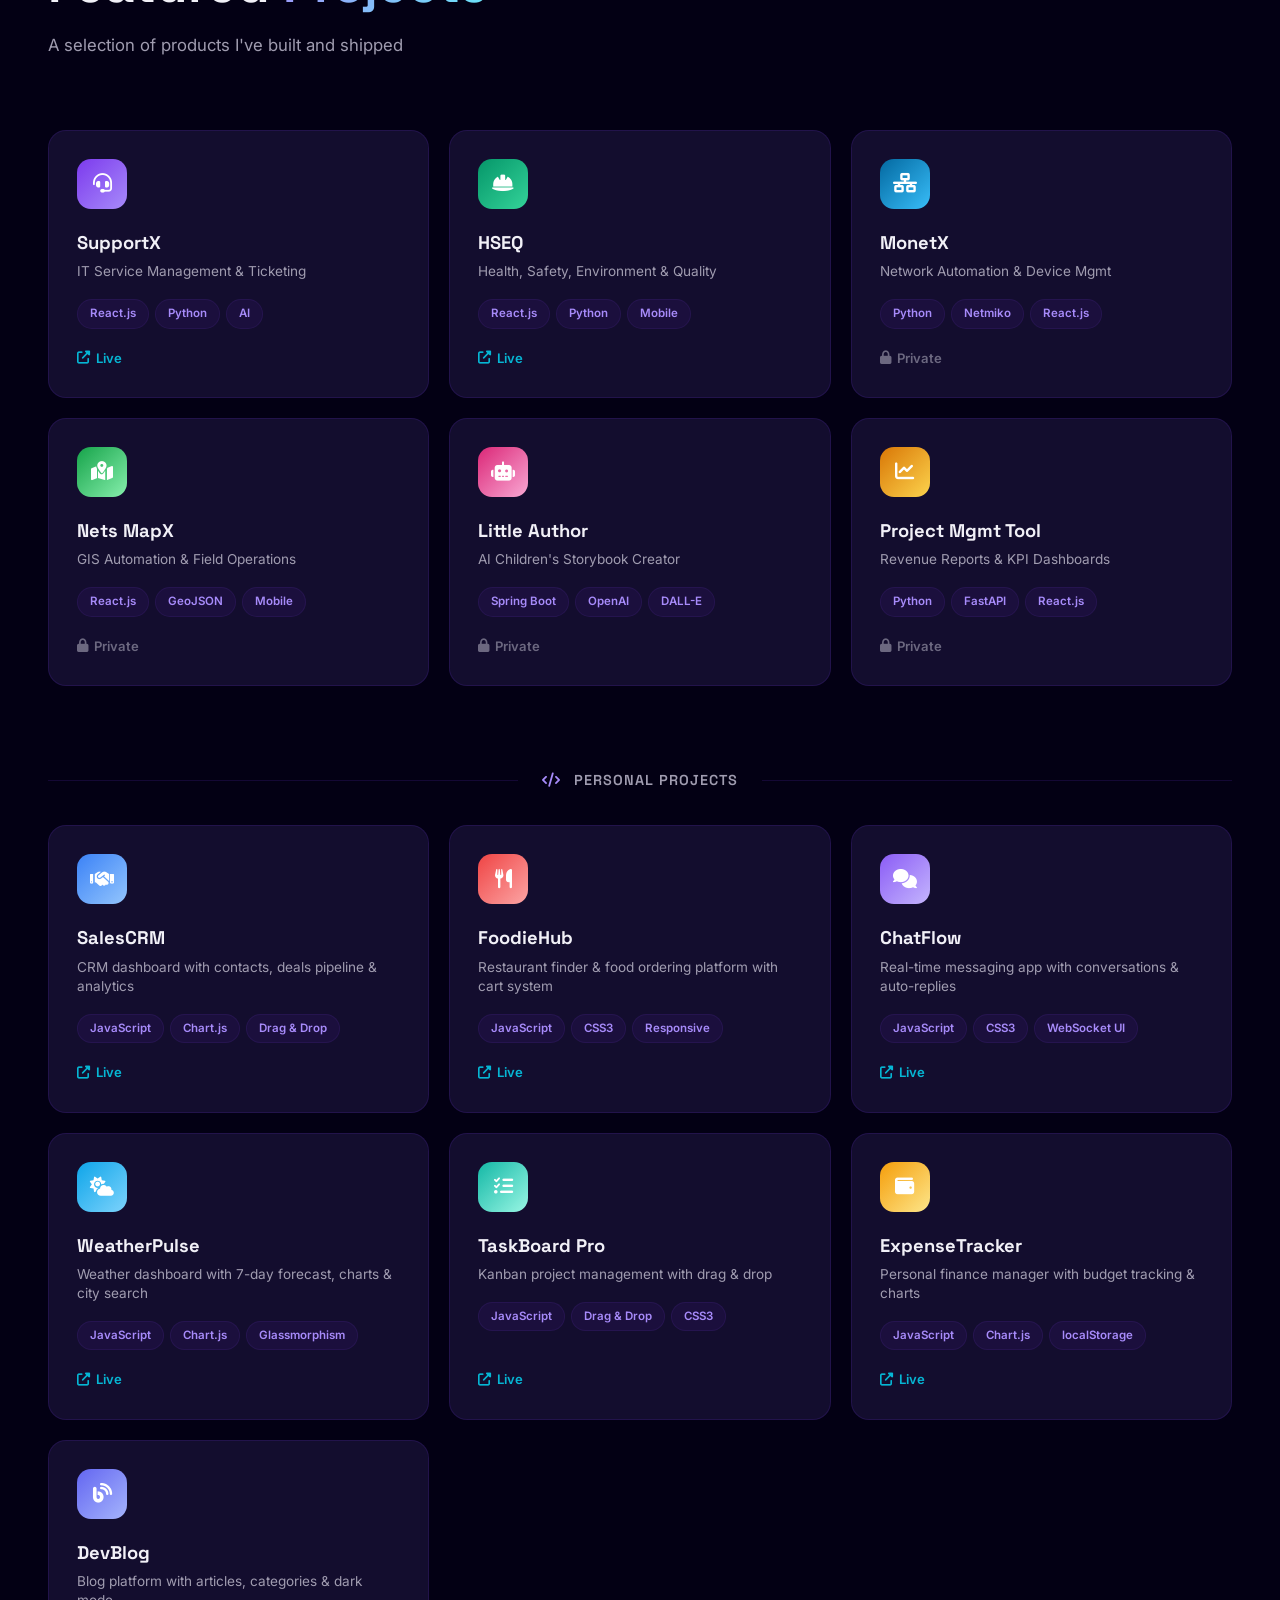
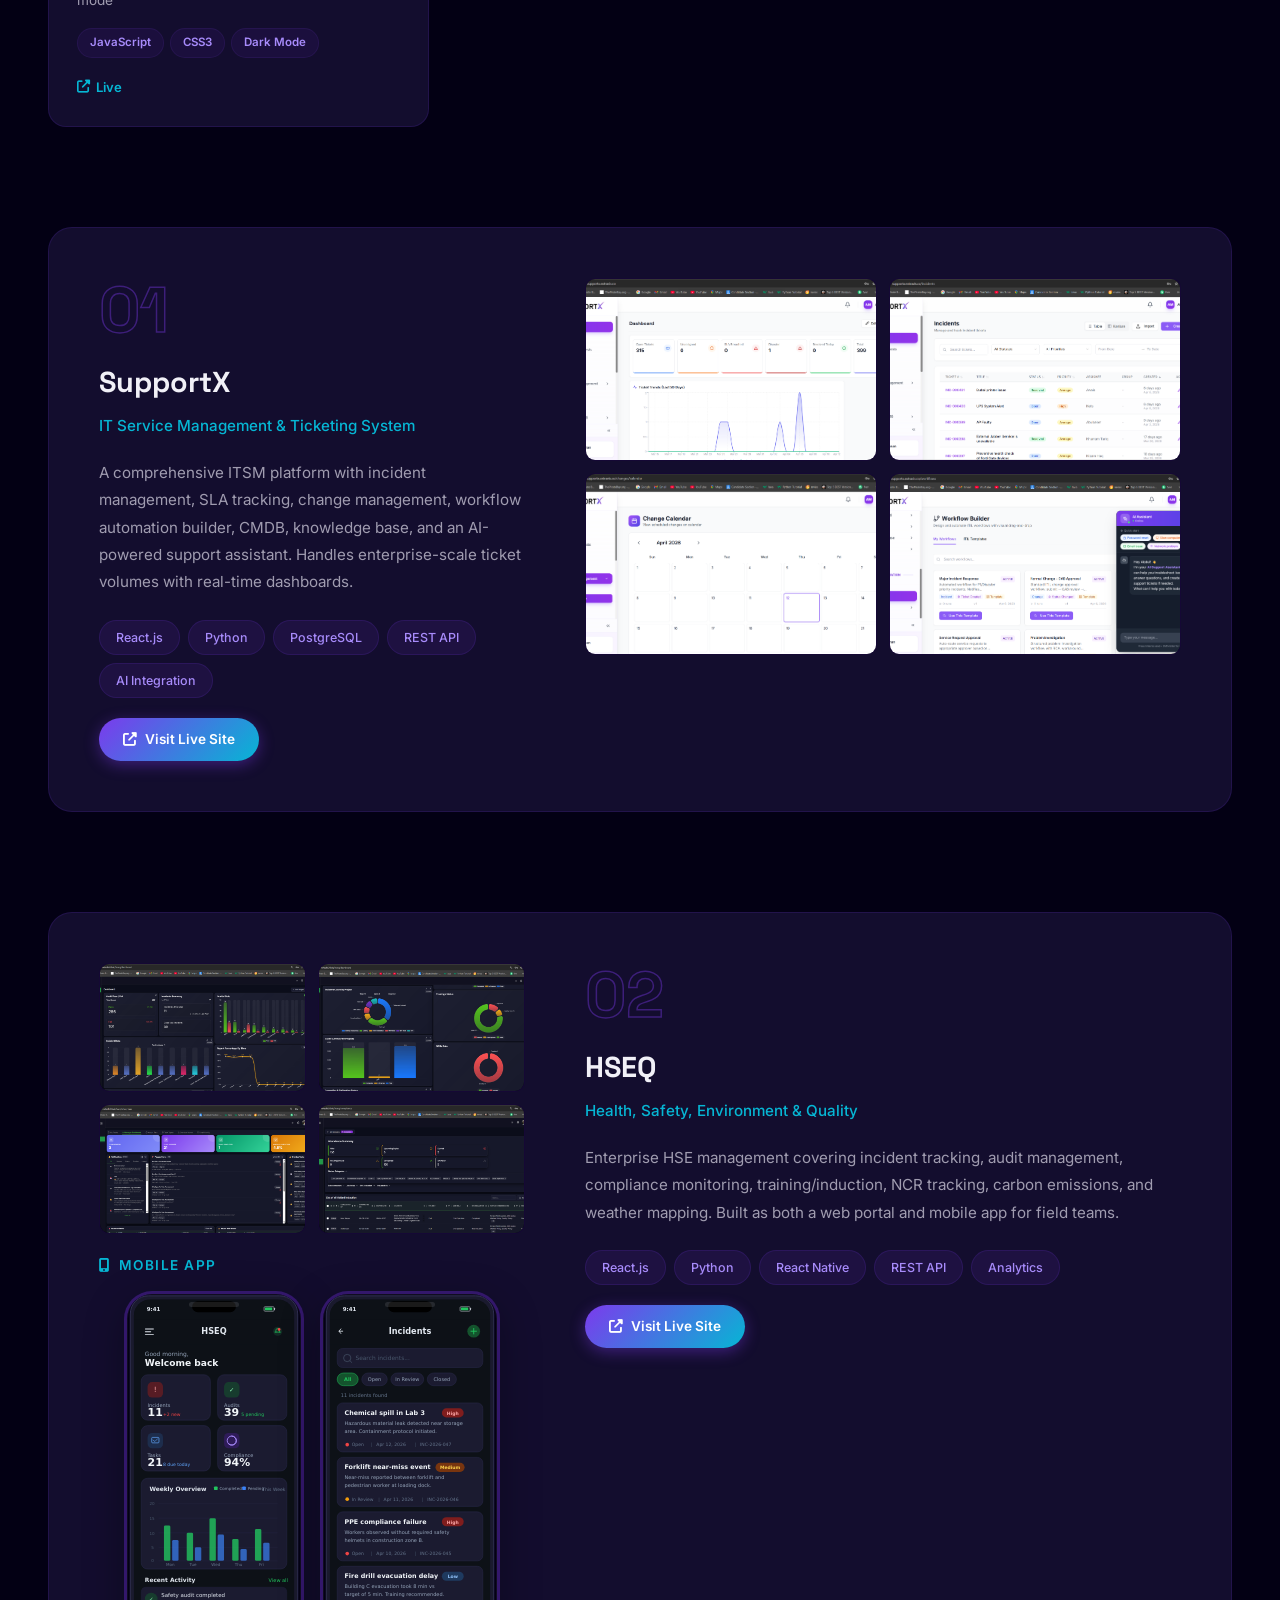
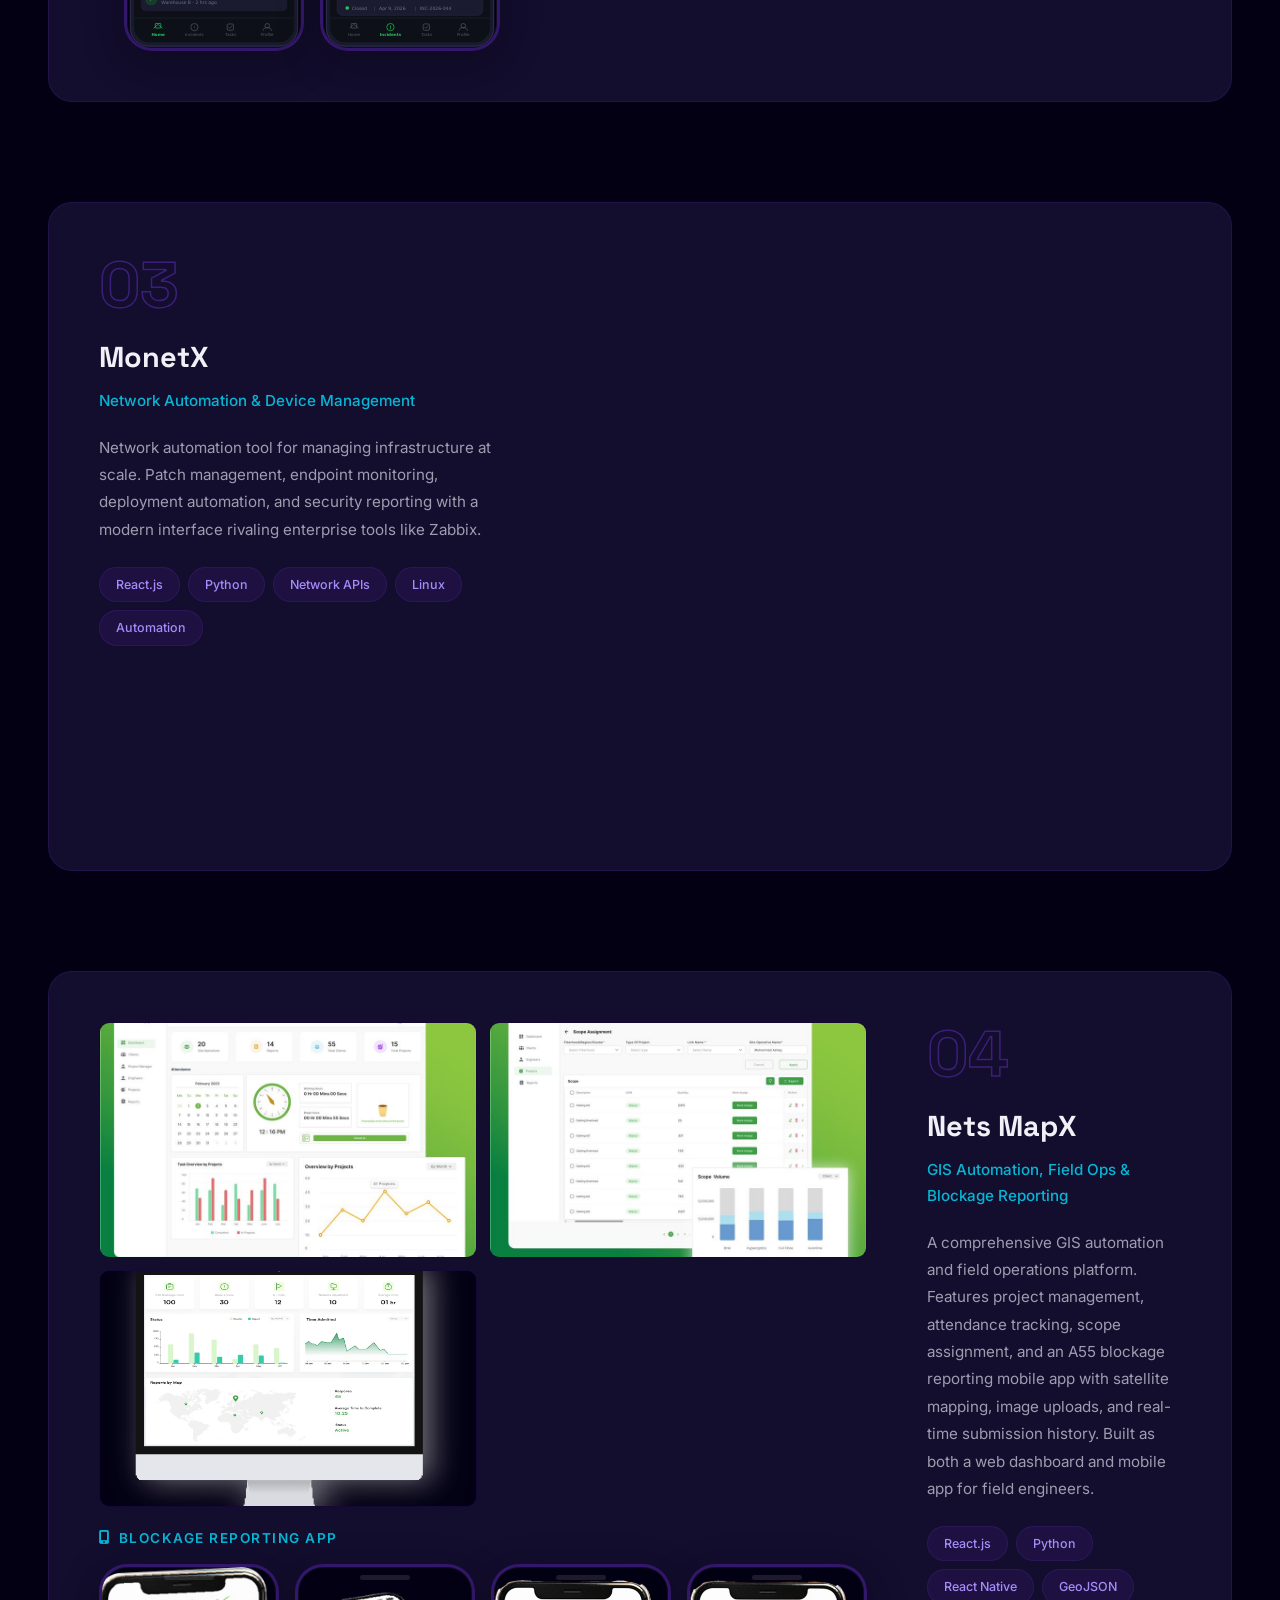
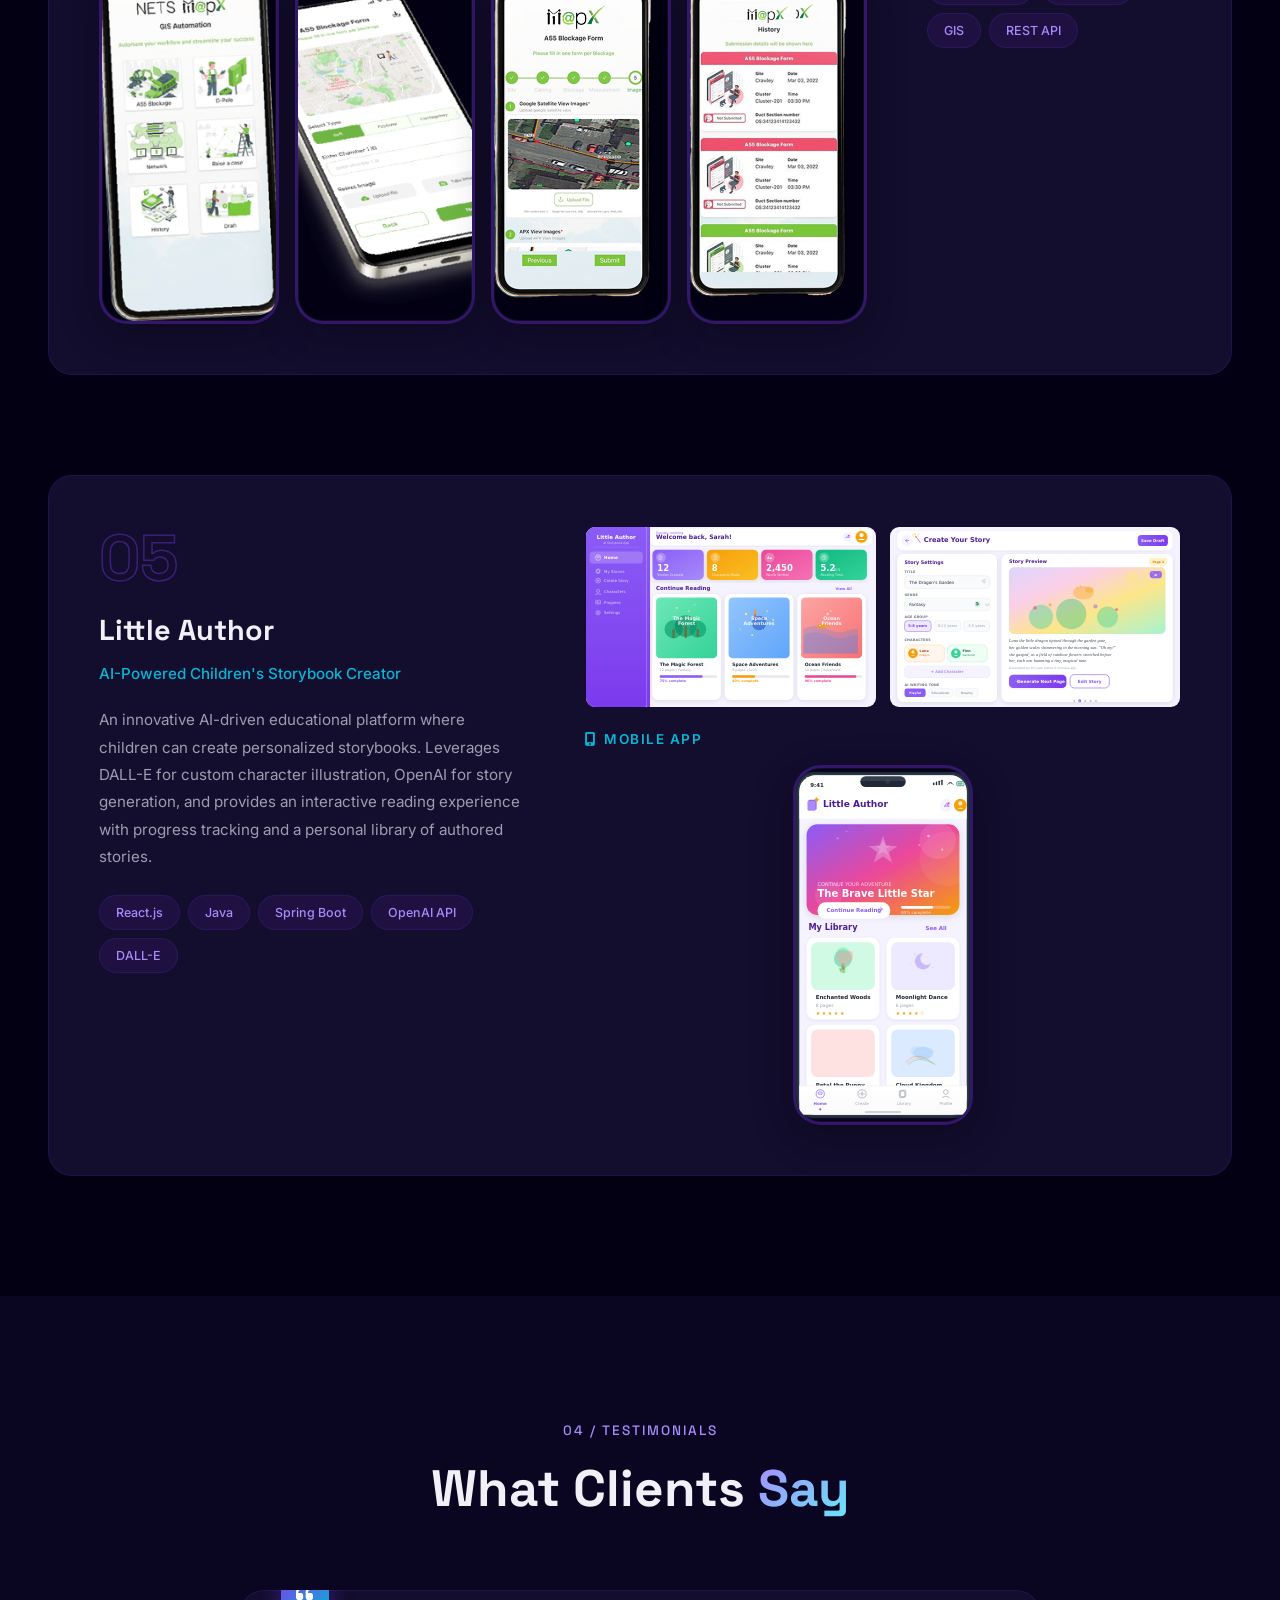
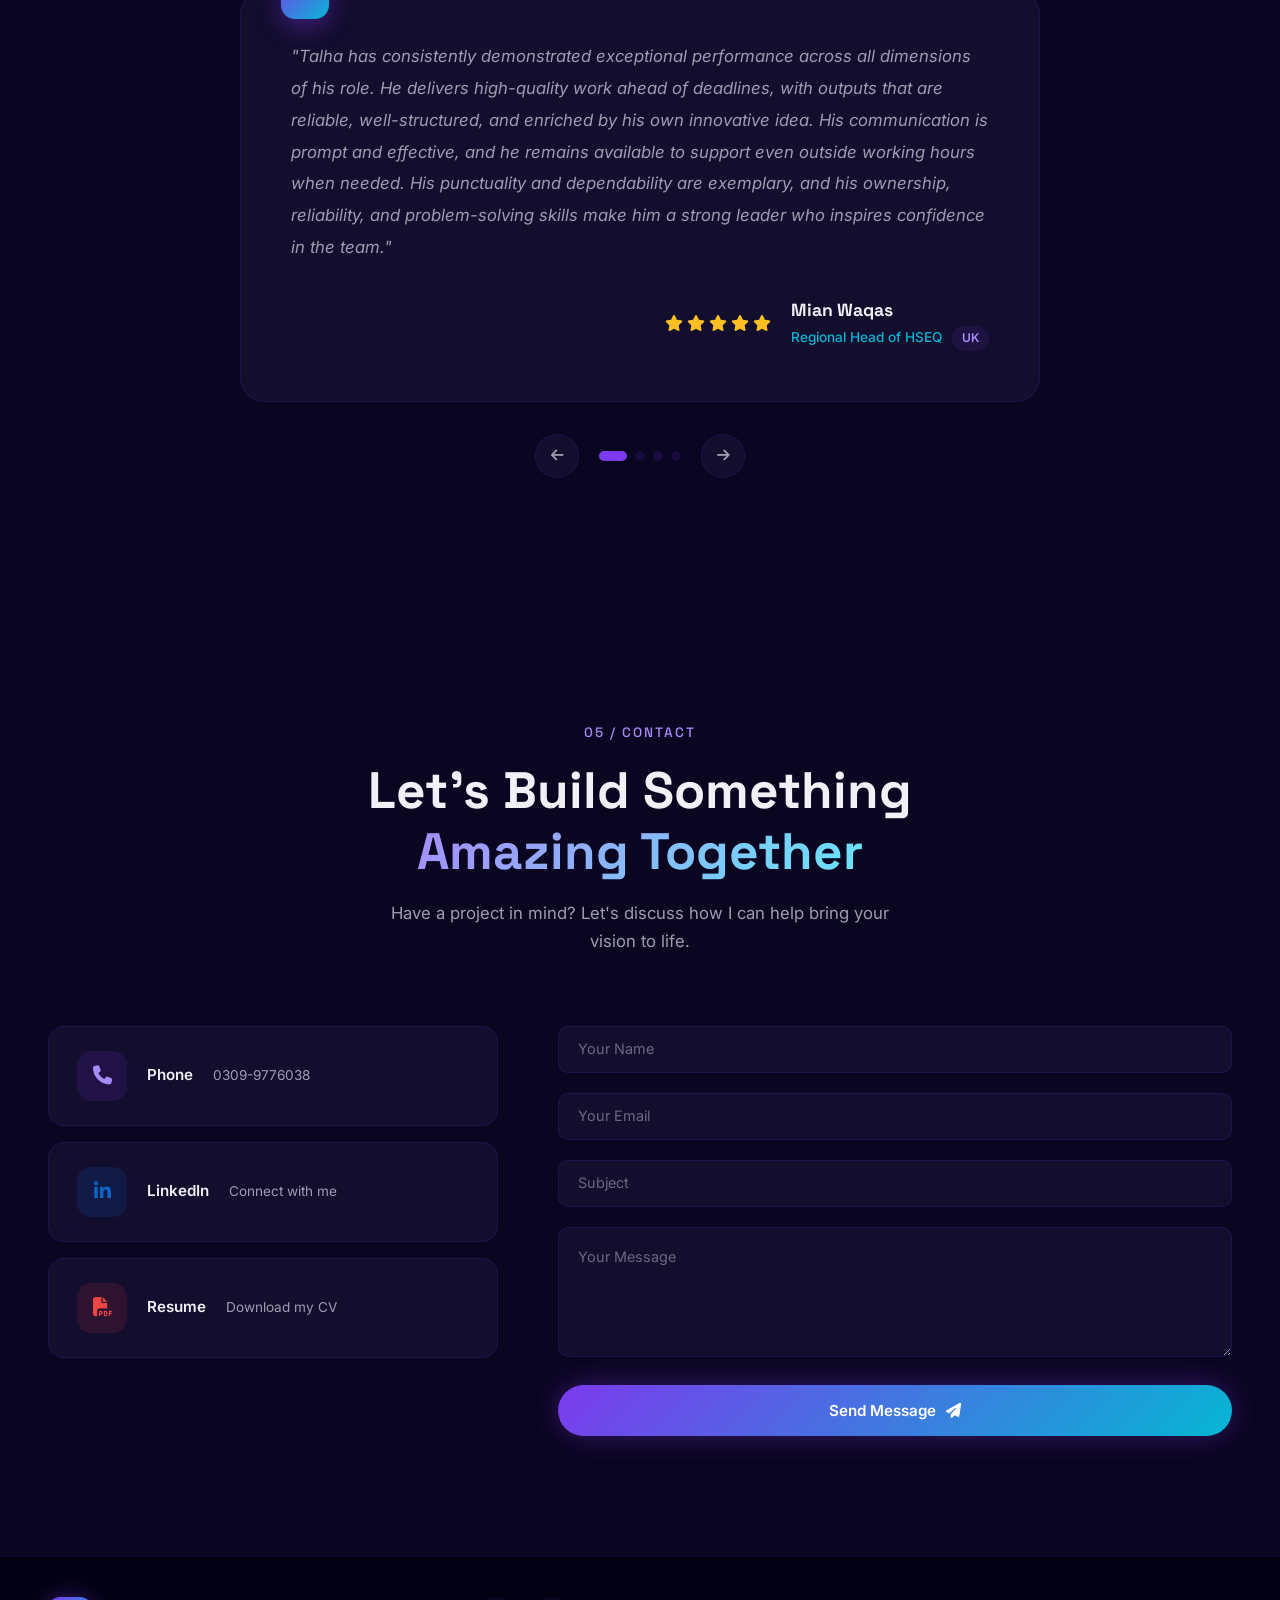
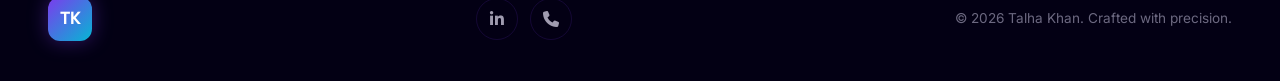
==== commit fb842807: "Add CRM project, link all personal projects to live sites" ====
--- a/index.html
+++ b/index.html
@@ -336,72 +336,83 @@
                 <span><i class="fas fa-code"></i> Personal Projects</span>
             </div>
             <div class="projects-overview personal">
-                <div class="project-overview-card">
+                <a href="https://imtalhakhannn.github.io/CRM-Dashboard/" target="_blank" class="project-overview-card">
+                    <div class="poc-icon" style="background: linear-gradient(135deg, #3B82F6, #93C5FD);"><i class="fas fa-handshake"></i></div>
+                    <div class="poc-content">
+                        <h3>SalesCRM</h3>
+                        <p>CRM dashboard with contacts, deals pipeline & analytics</p>
+                    </div>
+                    <div class="poc-tags">
+                        <span>JavaScript</span><span>Chart.js</span><span>Drag & Drop</span>
+                    </div>
+                    <div class="poc-link"><i class="fas fa-external-link-alt"></i> Live</div>
+                </a>
+                <a href="https://imtalhakhannn.github.io/FoodieHub/" target="_blank" class="project-overview-card">
                     <div class="poc-icon" style="background: linear-gradient(135deg, #EF4444, #FCA5A5);"><i class="fas fa-utensils"></i></div>
                     <div class="poc-content">
                         <h3>FoodieHub</h3>
-                        <p>Restaurant finder & food ordering platform with real-time tracking</p>
-                    </div>
-                    <div class="poc-tags">
-                        <span>React.js</span><span>Node.js</span><span>MongoDB</span><span>Stripe</span>
-                    </div>
-                    <div class="poc-link poc-private"><i class="fab fa-github"></i> GitHub</div>
-                </div>
-                <div class="project-overview-card">
+                        <p>Restaurant finder & food ordering platform with cart system</p>
+                    </div>
+                    <div class="poc-tags">
+                        <span>JavaScript</span><span>CSS3</span><span>Responsive</span>
+                    </div>
+                    <div class="poc-link"><i class="fas fa-external-link-alt"></i> Live</div>
+                </a>
+                <a href="https://imtalhakhannn.github.io/ChatFlow/" target="_blank" class="project-overview-card">
                     <div class="poc-icon" style="background: linear-gradient(135deg, #8B5CF6, #C4B5FD);"><i class="fas fa-comments"></i></div>
                     <div class="poc-content">
                         <h3>ChatFlow</h3>
-                        <p>Real-time messaging app with WebSocket, group chats & file sharing</p>
-                    </div>
-                    <div class="poc-tags">
-                        <span>React.js</span><span>Socket.IO</span><span>Node.js</span><span>Redis</span>
-                    </div>
-                    <div class="poc-link poc-private"><i class="fab fa-github"></i> GitHub</div>
-                </div>
-                <div class="project-overview-card">
+                        <p>Real-time messaging app with conversations & auto-replies</p>
+                    </div>
+                    <div class="poc-tags">
+                        <span>JavaScript</span><span>CSS3</span><span>WebSocket UI</span>
+                    </div>
+                    <div class="poc-link"><i class="fas fa-external-link-alt"></i> Live</div>
+                </a>
+                <a href="https://imtalhakhannn.github.io/WeatherPulse/" target="_blank" class="project-overview-card">
                     <div class="poc-icon" style="background: linear-gradient(135deg, #0EA5E9, #7DD3FC);"><i class="fas fa-cloud-sun"></i></div>
                     <div class="poc-content">
                         <h3>WeatherPulse</h3>
-                        <p>Weather dashboard with 7-day forecast, maps & location-based alerts</p>
-                    </div>
-                    <div class="poc-tags">
-                        <span>React.js</span><span>Python</span><span>OpenWeather API</span>
-                    </div>
-                    <div class="poc-link poc-private"><i class="fab fa-github"></i> GitHub</div>
-                </div>
-                <div class="project-overview-card">
+                        <p>Weather dashboard with 7-day forecast, charts & city search</p>
+                    </div>
+                    <div class="poc-tags">
+                        <span>JavaScript</span><span>Chart.js</span><span>Glassmorphism</span>
+                    </div>
+                    <div class="poc-link"><i class="fas fa-external-link-alt"></i> Live</div>
+                </a>
+                <a href="https://imtalhakhannn.github.io/TaskBoardPro/" target="_blank" class="project-overview-card">
                     <div class="poc-icon" style="background: linear-gradient(135deg, #14B8A6, #99F6E4);"><i class="fas fa-tasks"></i></div>
                     <div class="poc-content">
                         <h3>TaskBoard Pro</h3>
-                        <p>Kanban-style project management with drag & drop, deadlines & teams</p>
-                    </div>
-                    <div class="poc-tags">
-                        <span>React.js</span><span>Django</span><span>PostgreSQL</span>
-                    </div>
-                    <div class="poc-link poc-private"><i class="fab fa-github"></i> GitHub</div>
-                </div>
-                <div class="project-overview-card">
+                        <p>Kanban project management with drag & drop</p>
+                    </div>
+                    <div class="poc-tags">
+                        <span>JavaScript</span><span>Drag & Drop</span><span>CSS3</span>
+                    </div>
+                    <div class="poc-link"><i class="fas fa-external-link-alt"></i> Live</div>
+                </a>
+                <a href="https://imtalhakhannn.github.io/ExpenseTracker/" target="_blank" class="project-overview-card">
                     <div class="poc-icon" style="background: linear-gradient(135deg, #F59E0B, #FDE68A);"><i class="fas fa-wallet"></i></div>
                     <div class="poc-content">
                         <h3>ExpenseTracker</h3>
-                        <p>Personal finance manager with budget tracking, charts & export</p>
-                    </div>
-                    <div class="poc-tags">
-                        <span>React.js</span><span>FastAPI</span><span>Chart.js</span>
-                    </div>
-                    <div class="poc-link poc-private"><i class="fab fa-github"></i> GitHub</div>
-                </div>
-                <div class="project-overview-card">
+                        <p>Personal finance manager with budget tracking & charts</p>
+                    </div>
+                    <div class="poc-tags">
+                        <span>JavaScript</span><span>Chart.js</span><span>localStorage</span>
+                    </div>
+                    <div class="poc-link"><i class="fas fa-external-link-alt"></i> Live</div>
+                </a>
+                <a href="https://imtalhakhannn.github.io/DevBlog/" target="_blank" class="project-overview-card">
                     <div class="poc-icon" style="background: linear-gradient(135deg, #6366F1, #A5B4FC);"><i class="fas fa-blog"></i></div>
                     <div class="poc-content">
                         <h3>DevBlog</h3>
-                        <p>Full-stack blog platform with Markdown editor, tags & comments</p>
-                    </div>
-                    <div class="poc-tags">
-                        <span>Next.js</span><span>Node.js</span><span>MongoDB</span>
-                    </div>
-                    <div class="poc-link poc-private"><i class="fab fa-github"></i> GitHub</div>
-                </div>
+                        <p>Blog platform with articles, categories & dark mode</p>
+                    </div>
+                    <div class="poc-tags">
+                        <span>JavaScript</span><span>CSS3</span><span>Dark Mode</span>
+                    </div>
+                    <div class="poc-link"><i class="fas fa-external-link-alt"></i> Live</div>
+                </a>
             </div>
 
             <!-- SupportX -->
